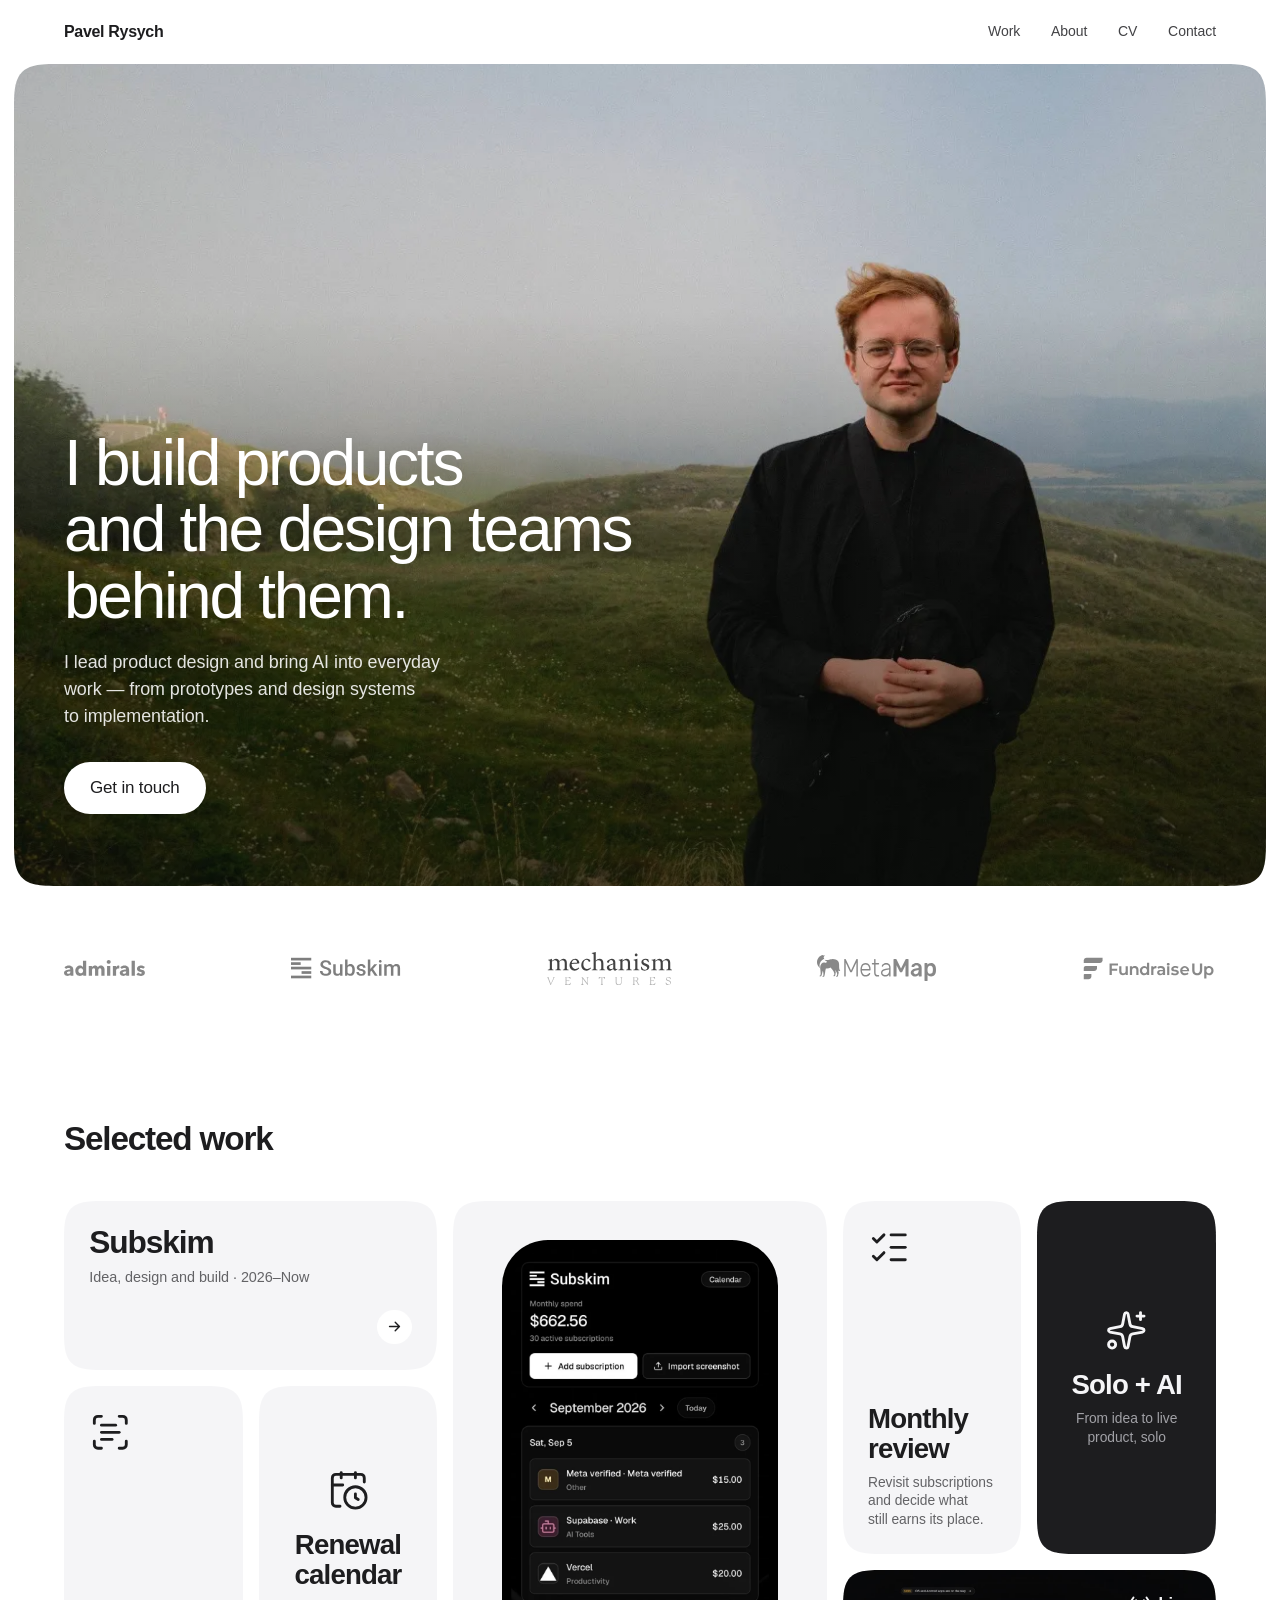
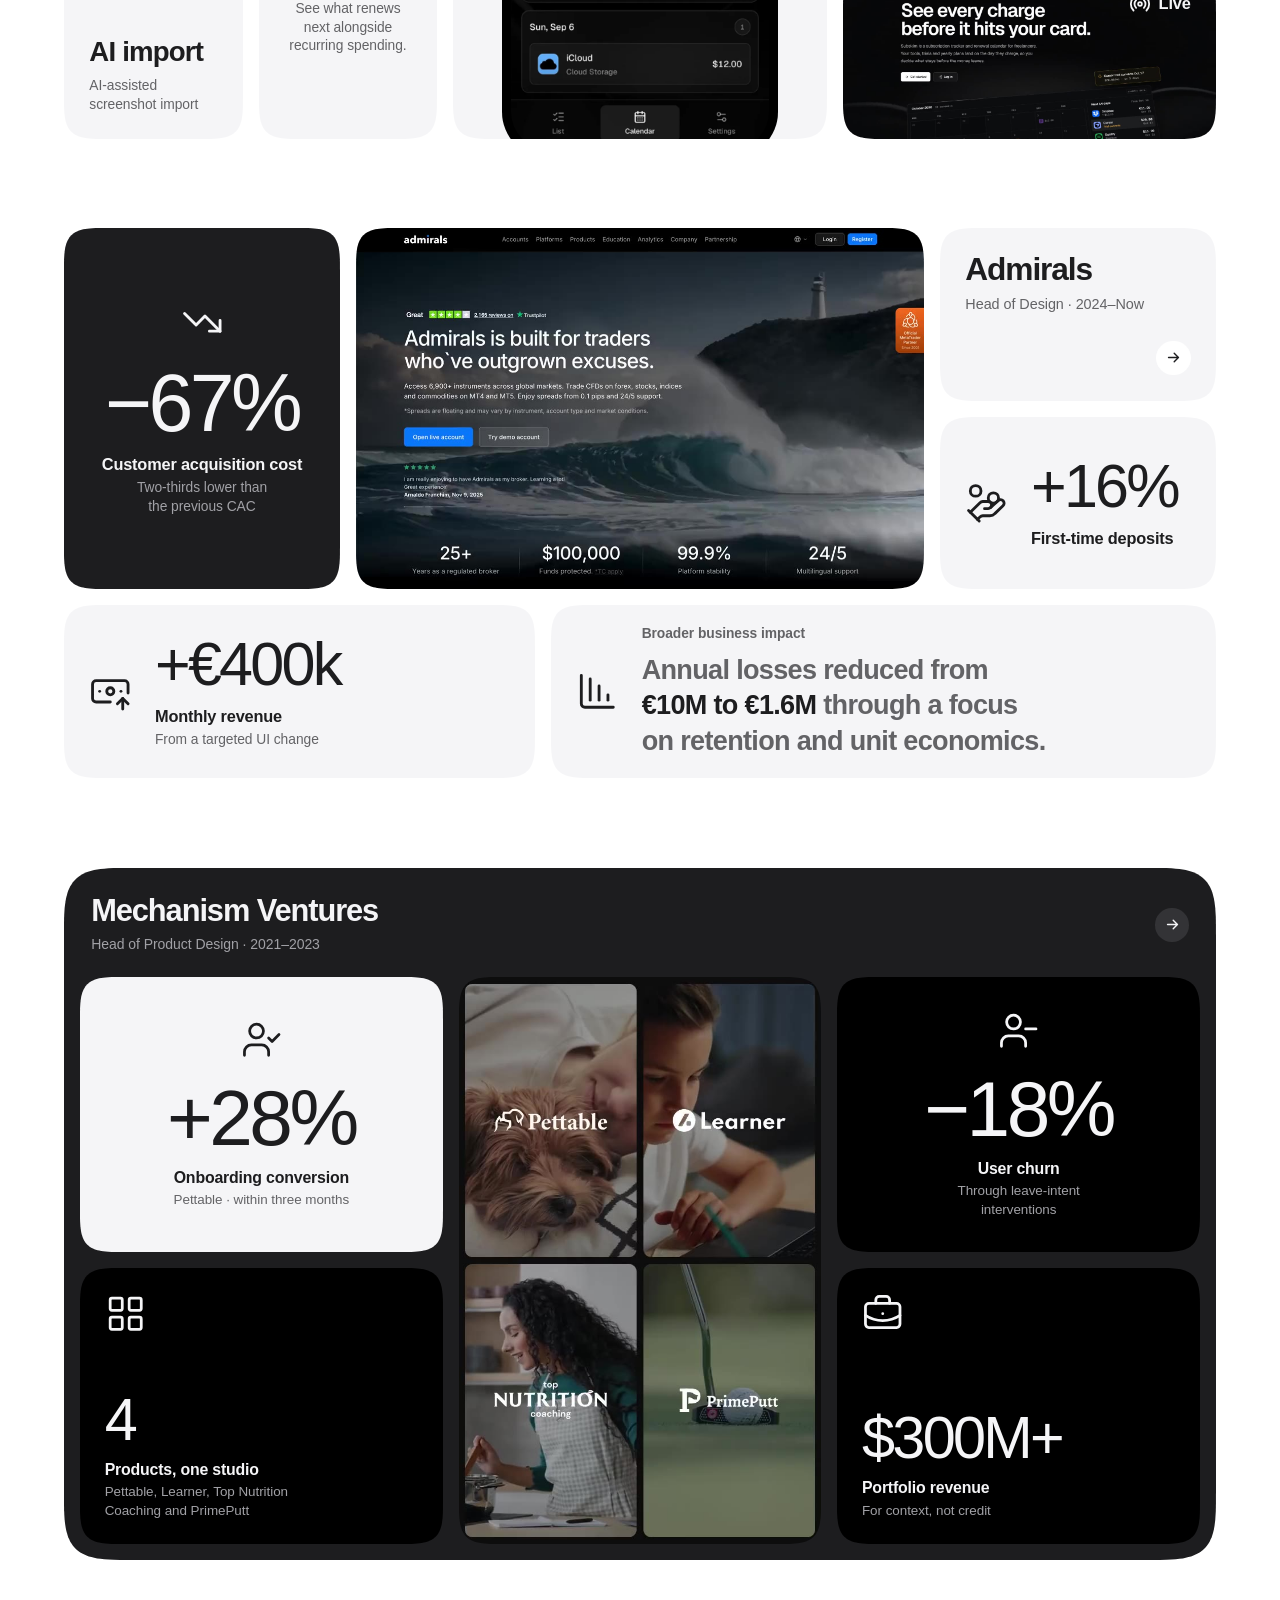
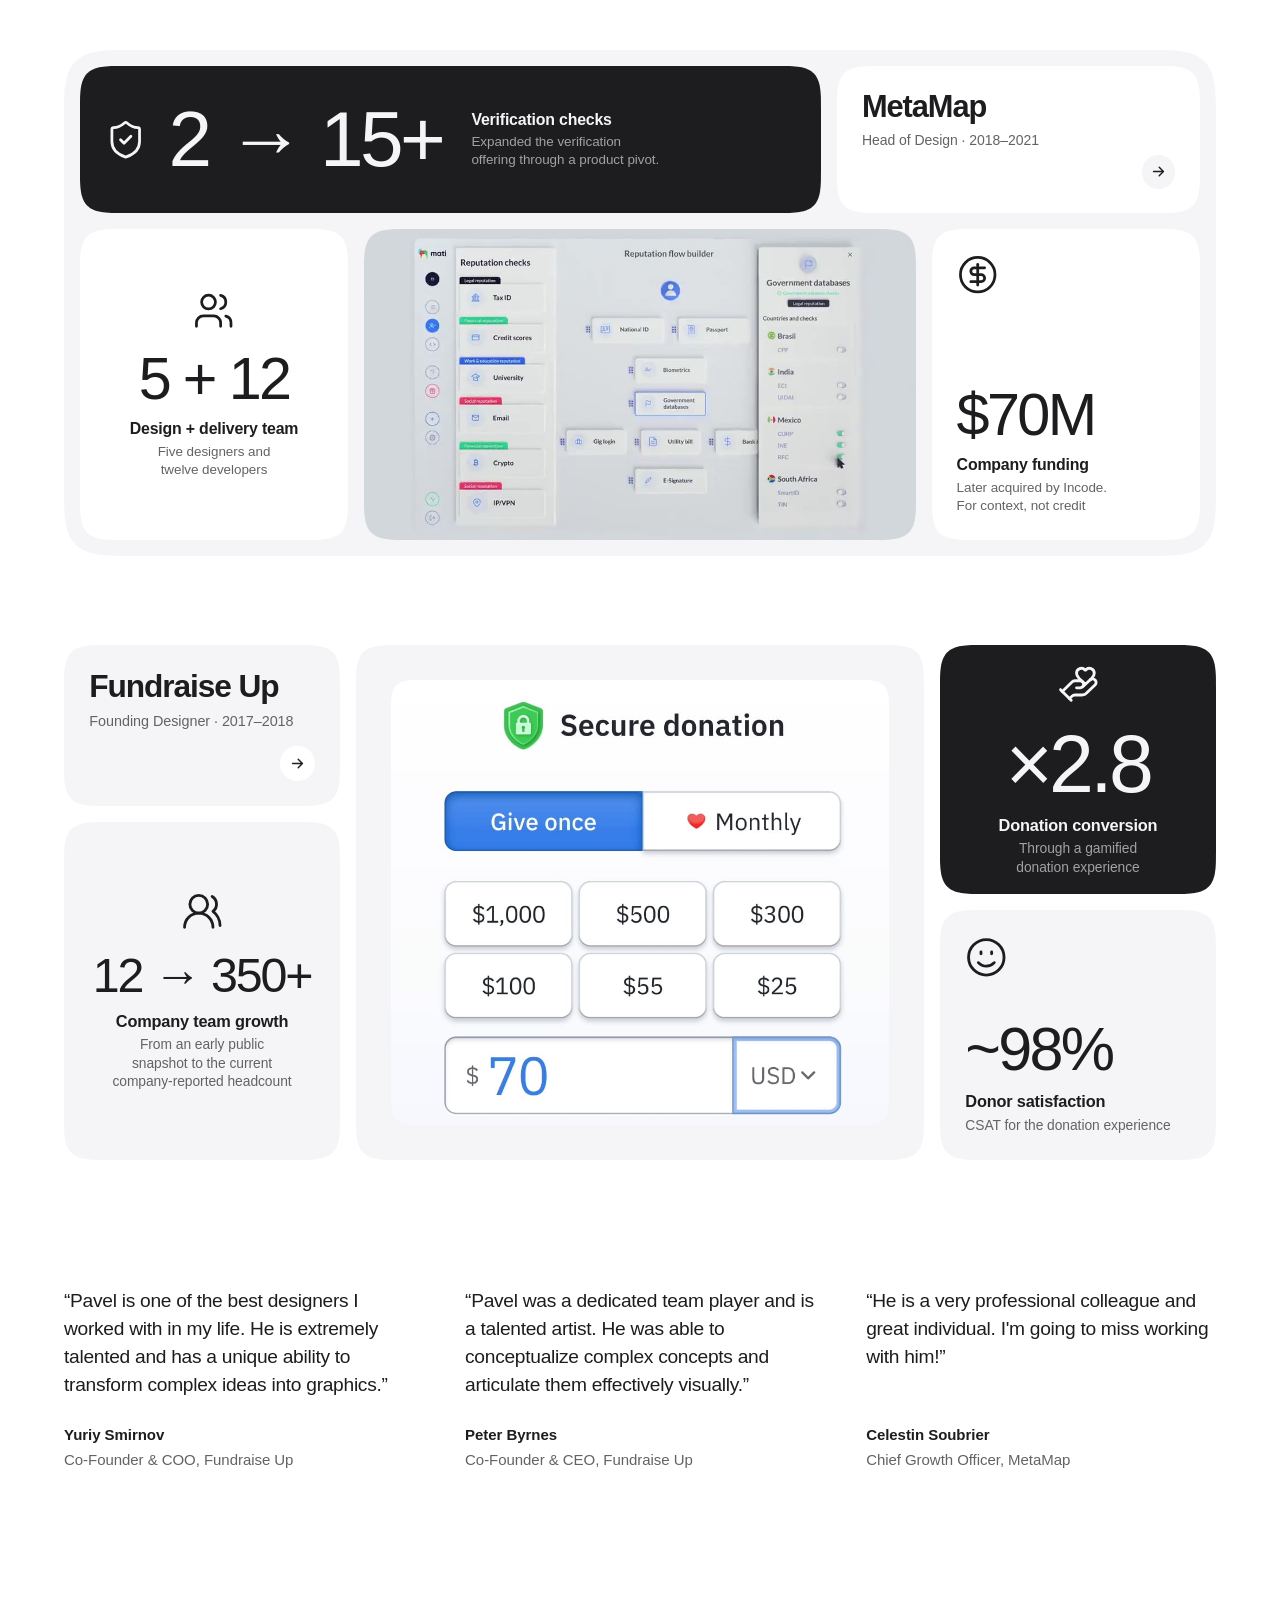
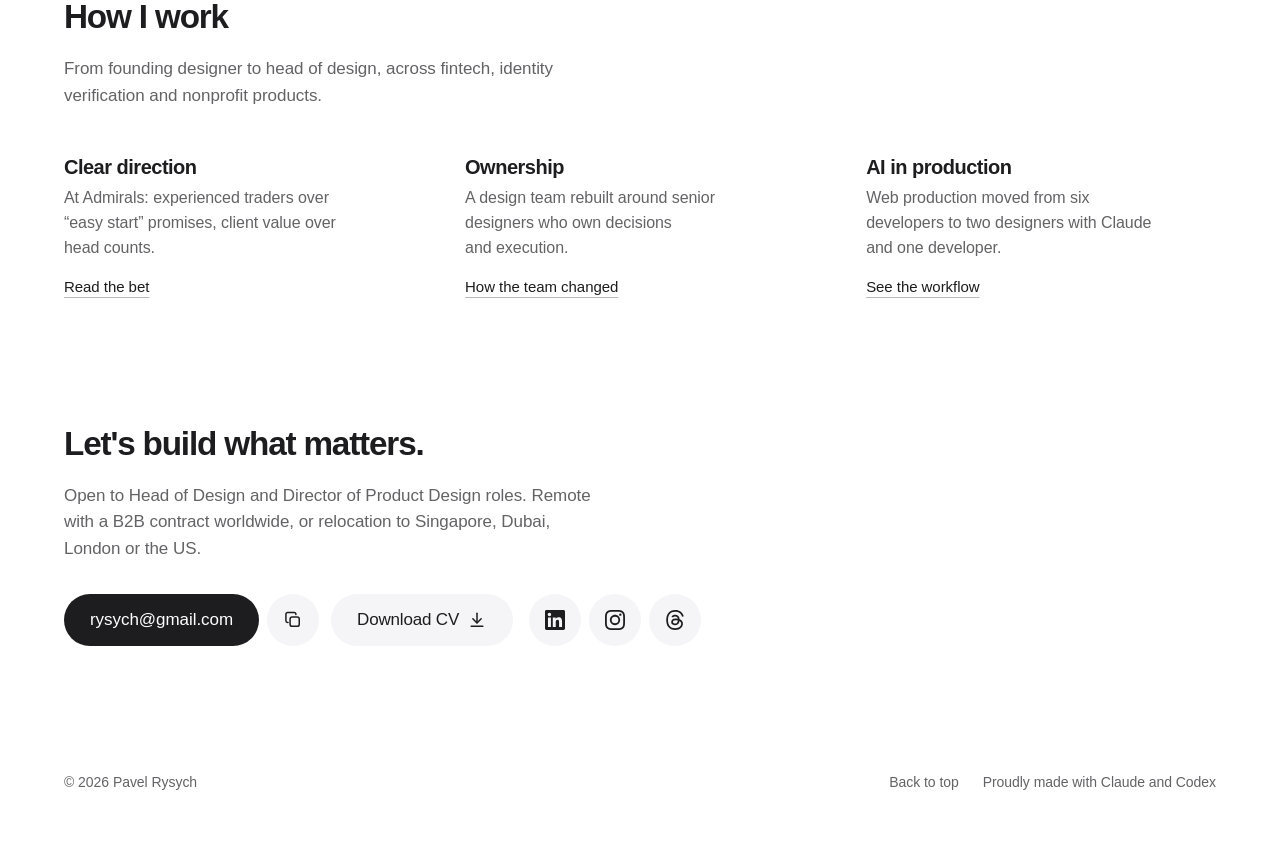
==== index.html @ 6e9d286a "Selected work becomes five Apple-style highlight slides Each project's visual sits in the centre at " ====
<!doctype html>
<html lang="en">
  <head>
    <meta charset="utf-8">
    <meta name="viewport" content="width=device-width, initial-scale=1">
    <meta name="theme-color" content="#ffffff">
    <meta name="author" content="Pavel Rysych">
    <meta name="description" content="Pavel Rysych, Product Design Leader and Head of Design, builds products and the design teams behind them. Admirals: −67% CAC. Fundraise Up: 2.8× conversion.">
    <meta name="robots" content="index, follow, max-image-preview:large">
    <title>Pavel Rysych — Product Design Leader &amp; Head of Design</title>
    <link rel="canonical" href="https://www.rysych.com/">
    <link rel="icon" type="image/png" sizes="32x32" href="/assets/favicon-32.png?v=2">
    <link rel="icon" type="image/png" sizes="192x192" href="/assets/favicon-192.png?v=2">
    <link rel="icon" type="image/svg+xml" sizes="any" href="/assets/favicon.svg?v=2">
    <link rel="apple-touch-icon" sizes="180x180" href="/assets/apple-touch-icon.png?v=2">
    <link rel="manifest" href="/site.webmanifest?v=2">
    <link rel="preload" href="/assets/fonts/geist-variable.woff2?v=1" as="font" type="font/woff2" crossorigin>
    <link rel="preload" as="image" type="image/webp" imagesrcset="/assets/hero-hills-800.webp 800w, /assets/hero-hills-1280.webp 1280w, /assets/hero-hills-2000.webp 2000w" imagesizes="100vw" fetchpriority="high">
    <link rel="stylesheet" href="/home.css?v=75">
    <script src="/site.js?v=19" defer></script>
    <script src="/home.js?v=20" defer></script>
    <meta property="og:type" content="website">
    <meta property="og:locale" content="en_US">
    <meta property="og:site_name" content="Pavel Rysych">
    <meta property="og:title" content="Pavel Rysych — Product Design Leader &amp; Head of Design">
    <meta property="og:description" content="Pavel Rysych, Product Design Leader and Head of Design, builds products and the design teams behind them. Admirals: −67% CAC. Fundraise Up: 2.8× conversion.">
    <meta property="og:url" content="https://www.rysych.com/">
    <meta property="og:image" content="https://www.rysych.com/assets/og/home.jpg?v=2">
    <meta property="og:image:secure_url" content="https://www.rysych.com/assets/og/home.jpg?v=2">
    <meta property="og:image:type" content="image/jpeg">
    <meta property="og:image:width" content="1200">
    <meta property="og:image:height" content="630">
    <meta property="og:image:alt" content="Pavel Rysych, Product Design Leader and Head of Design: I build products and the design teams behind them.">
    <meta name="twitter:card" content="summary_large_image">
    <meta name="twitter:title" content="Pavel Rysych — Product Design Leader &amp; Head of Design">
    <meta name="twitter:description" content="Pavel Rysych, Product Design Leader and Head of Design, builds products and the design teams behind them. Admirals: −67% CAC. Fundraise Up: 2.8× conversion.">
    <meta name="twitter:image" content="https://www.rysych.com/assets/og/home.jpg?v=2">
    <meta name="twitter:image:alt" content="Pavel Rysych, Product Design Leader and Head of Design: I build products and the design teams behind them.">
    <script type="application/ld+json">{"@context":"https://schema.org","@graph":[{"@type":"WebSite","@id":"https://www.rysych.com/#website","url":"https://www.rysych.com/","name":"Pavel Rysych","alternateName":["Rysych","rysych.com"],"description":"Portfolio of Pavel Rysych, Product Design Leader and Head of Design.","inLanguage":"en","publisher":{"@id":"https://www.rysych.com/#person"}},{"@type":"ProfilePage","@id":"https://www.rysych.com/","url":"https://www.rysych.com/","name":"Pavel Rysych — Product Design Leader & Head of Design","description":"Pavel Rysych, Product Design Leader and Head of Design, builds products and the design teams behind them. Admirals: −67% CAC. Fundraise Up: 2.8× conversion.","inLanguage":"en","isPartOf":{"@id":"https://www.rysych.com/#website"},"mainEntity":{"@id":"https://www.rysych.com/#person"},"primaryImageOfPage":{"@id":"https://www.rysych.com/#portrait"},"dateCreated":"2026-05-05T17:44:40+04:00","dateModified":"2026-10-04T23:30:00+04:00"},{"@type":"Person","@id":"https://www.rysych.com/#person","name":"Pavel Rysych","url":"https://www.rysych.com/","jobTitle":"Head of Design","sameAs":["https://www.linkedin.com/in/rysych/","https://www.instagram.com/pavel_rysych/","https://www.threads.com/@pavel_rysych"],"image":{"@id":"https://www.rysych.com/#portrait"},"worksFor":{"@id":"https://www.rysych.com/#org-admirals"},"description":"Product Design Leader and Head of Design. Leads product design, builds design teams and brings AI into everyday product work.","email":"mailto:rysych@gmail.com","knowsAbout":["Product design","Design leadership","Design systems","Prototyping","AI-assisted design and implementation","Product and growth","Customer journeys","Onboarding","Identity verification","Donation experience"]},{"@type":"ImageObject","@id":"https://www.rysych.com/#portrait","url":"https://www.rysych.com/assets/hero-hills-2000.jpg","contentUrl":"https://www.rysych.com/assets/hero-hills-2000.jpg","width":2000,"height":1333,"caption":"Pavel Rysych"},{"@type":"Organization","@id":"https://www.rysych.com/#org-admirals","name":"Admirals","url":"https://admiralmarkets.com/","logo":{"@type":"ImageObject","url":"https://www.rysych.com/assets/admirals-logo-dark.svg"}}]}</script>
  </head>
  <body class="home">
    <a class="skip-link" href="#main">Skip to content</a>

    <header class="site-header site-header--home">
      <a class="wordmark" href="#main" aria-label="Pavel Rysych, Product Design Leader, home">Pavel Rysych</a>
      <nav class="pill-nav" aria-label="Main navigation">
        <a href="#work">Work</a>
        <a href="#about">About</a>
        <a href="/Pavel_Rysych_CV.pdf" target="_blank" rel="noopener">CV</a>
        <a href="#contact">Contact</a>
      </nav>
      <details class="mobile-nav">
        <summary>Menu</summary>
        <nav aria-label="Mobile navigation">
          <a href="#work">Work</a>
          <a href="#about">About</a>
          <a href="/Pavel_Rysych_CV.pdf" target="_blank" rel="noopener">CV</a>
          <a href="#contact">Contact</a>
        </nav>
      </details>
    </header>

    <main id="main">
      <section class="hero" aria-labelledby="hero-title">
        <div class="hero__stage">
          <picture class="hero__media">
            <source type="image/webp" srcset="/assets/hero-hills-800.webp 800w, /assets/hero-hills-1280.webp 1280w, /assets/hero-hills-2000.webp 2000w" sizes="100vw">
            <img src="/assets/hero-hills-2000.jpg" width="2000" height="1333" alt="Pavel Rysych in a black jacket and round glasses, standing on a green hillside in mountain fog" fetchpriority="high" decoding="async">
          </picture>
          <div class="hero__copy">
            <h1 id="hero-title">I build products <span class="hero__line">and the design teams</span> behind them.</h1>
            <p class="hero__intro">I lead product design and bring AI into everyday work — from prototypes and design systems to implementation.</p>
            <div class="hero__actions">
              <a class="pill pill--glow pill--large" href="#contact">Get in touch</a>
            </div>
          </div>
        </div>

        <nav class="page-width companies" aria-label="Companies and products I have designed for">
          <div class="companies__track">
            <ul>
              <li><a href="/work/admirals/"><img src="/assets/admirals-logo-dark.svg" alt="Admirals" width="116" height="23" style="--s:.62"></a></li>
              <li><a href="/work/subskim/"><img src="/assets/subskim-logo-black.svg" alt="Subskim" width="126" height="28" style="--s:.95"></a></li>
              <li><a href="/work/mechanism/" style="--o:.8"><img src="/assets/mechanism-logo-dark.svg" alt="Mechanism Ventures" width="125" height="34" style="--s:1.3"></a></li>
              <li><a href="/work/metamap/"><img src="/assets/metamap-logo-dark.svg" alt="MetaMap" width="1352" height="295" style="--s:1"></a></li>
              <li><a href="/work/fundraise-up/"><img src="/assets/fundraise-up-logo-dark.svg" alt="Fundraise Up" width="152" height="28" style="--s:.95"></a></li>
            </ul>
            <ul class="companies__echo" aria-hidden="true">
              <li><a tabindex="-1" href="/work/admirals/"><img src="/assets/admirals-logo-dark.svg" alt="" width="116" height="23" style="--s:.62"></a></li>
              <li><a tabindex="-1" href="/work/subskim/"><img src="/assets/subskim-logo-black.svg" alt="" width="126" height="28" style="--s:.95"></a></li>
              <li><a tabindex="-1" href="/work/mechanism/" style="--o:.8"><img src="/assets/mechanism-logo-dark.svg" alt="" width="125" height="34" style="--s:1.3"></a></li>
              <li><a tabindex="-1" href="/work/metamap/"><img src="/assets/metamap-logo-dark.svg" alt="" width="1352" height="295" style="--s:1"></a></li>
              <li><a tabindex="-1" href="/work/fundraise-up/"><img src="/assets/fundraise-up-logo-dark.svg" alt="" width="152" height="28" style="--s:.95"></a></li>
            </ul>
          </div>
        </nav>
      </section>

      <section class="work" id="work" aria-labelledby="work-title">
        <div class="page-width">
          <h2 class="section-title" id="work-title">Selected work</h2>
          <div class="hl-projects">

            <!-- 1 · Subskim -->
            <article class="hl hl--subskim" aria-labelledby="hl-subskim">
              <div class="hl-grid">
                <a class="tile hl-tile hl-id hl-a-id" href="/work/subskim/">
                  <span><h3 class="hl-id__name" id="hl-subskim">Subskim</h3><span class="hl-id__role">Idea, design and build&nbsp;· <span class="nowrap">2026–Now</span></span></span>
                  <span class="hl-go" aria-hidden="true"><svg viewBox="0 0 24 24" fill="none" stroke="currentColor" stroke-width="2" stroke-linecap="round" stroke-linejoin="round" focusable="false"><path d="M5 12h14M13 6l6 6-6 6"/></svg></span>
                </a>
                <a class="tile hl-tile hl-hero hl-hero--phone hl-a-hero" href="/work/subskim/" tabindex="-1" aria-hidden="true">
                  <span class="hl-phone"><picture><source type="image/webp" srcset="/assets/subskim-mobile-720.webp"><img src="/assets/subskim-mobile.jpg" width="1033" height="2000" alt="" loading="lazy" decoding="async"></picture></span>
                </a>
                <a class="tile hl-tile hl-corner hl-a-imp" href="/work/subskim/#import">
                  <svg class="hl-ico" viewBox="0 0 24 24" fill="none" stroke="currentColor" stroke-width="1.75" stroke-linecap="round" stroke-linejoin="round" aria-hidden="true" focusable="false"><path d="M3 7V5a2 2 0 0 1 2-2h2"/><path d="M17 3h2a2 2 0 0 1 2 2v2"/><path d="M21 17v2a2 2 0 0 1-2 2h-2"/><path d="M7 21H5a2 2 0 0 1-2-2v-2"/><path d="M7 8h8"/><path d="M7 12h10"/><path d="M7 16h6"/></svg>
                  <span class="hl-txt"><span class="hl-word">AI import</span><span class="hl-note">AI-assisted screenshot import</span></span>
                  <span class="visually-hidden"> · Subskim</span>
                </a>
                <a class="tile hl-tile hl-stat hl-a-cal" href="/work/subskim/">
                  <svg class="hl-ico" viewBox="0 0 24 24" fill="none" stroke="currentColor" stroke-width="1.75" stroke-linecap="round" stroke-linejoin="round" aria-hidden="true" focusable="false"><path d="M16 14v2.2l1.6 1"/><path d="M16 2v3"/><path d="M21 7.338V5a2 2 0 00-2-2H5a2 2 0 00-2 2v14a2 2 0 002 2h2.338"/><path d="M3 9h5.859"/><path d="M8 2v3"/><circle cx="16" cy="16" r="6"/></svg>
                  <span class="hl-txt"><span class="hl-word">Renewal calendar</span><span class="hl-note">See what renews next alongside recurring spending.</span></span>
                  <span class="visually-hidden"> · Subskim</span>
                </a>
                <a class="tile hl-tile hl-corner hl-a-rvw" href="/work/subskim/">
                  <svg class="hl-ico" viewBox="0 0 24 24" fill="none" stroke="currentColor" stroke-width="1.75" stroke-linecap="round" stroke-linejoin="round" aria-hidden="true" focusable="false"><path d="M13 5h8"/><path d="M13 12h8"/><path d="M13 19h8"/><path d="m3 17 2 2 4-4"/><path d="m3 7 2 2 4-4"/></svg>
                  <span class="hl-txt"><span class="hl-word">Monthly review</span><span class="hl-note">Revisit subscriptions and decide what still earns its place.</span></span>
                  <span class="visually-hidden"> · Subskim</span>
                </a>
                <a class="tile hl-tile hl-stat hl-dark hl-a-solo" href="/work/subskim/">
                  <svg class="hl-ico" viewBox="0 0 24 24" fill="none" stroke="currentColor" stroke-width="1.75" stroke-linecap="round" stroke-linejoin="round" aria-hidden="true" focusable="false"><path d="M11.017 2.814a1 1 0 0 1 1.966 0l1.051 5.558a2 2 0 0 0 1.594 1.594l5.558 1.051a1 1 0 0 1 0 1.966l-5.558 1.051a2 2 0 0 0-1.594 1.594l-1.051 5.558a1 1 0 0 1-1.966 0l-1.051-5.558a2 2 0 0 0-1.594-1.594l-5.558-1.051a1 1 0 0 1 0-1.966l5.558-1.051a2 2 0 0 0 1.594-1.594z"/><path d="M20 2v4"/><path d="M22 4h-4"/><circle cx="4" cy="20" r="2"/></svg>
                  <span class="hl-txt"><span class="hl-word">Solo + AI</span><span class="hl-note">From idea to live product, solo</span></span>
                  <span class="visually-hidden"> · Subskim</span>
                </a>
                <a class="tile hl-tile hl-live hl-a-live" href="/work/subskim/">
                  <span class="hl-live__tag"><svg class="hl-ico" viewBox="0 0 24 24" fill="none" stroke="currentColor" stroke-width="1.75" stroke-linecap="round" stroke-linejoin="round" aria-hidden="true" focusable="false"><path d="M16.247 7.761a6 6 0 0 1 0 8.478"/><path d="M19.075 4.933a10 10 0 0 1 0 14.134"/><path d="M4.925 19.067a10 10 0 0 1 0-14.134"/><path d="M7.753 16.239a6 6 0 0 1 0-8.478"/><circle cx="12" cy="12" r="2"/></svg>Live</span>
                  <span class="hl-media"><video data-case-autoplay data-case-lazy data-quiet muted loop playsinline disablepictureinpicture disableremoteplayback preload="none" data-poster="/assets/card-subskim-poster.jpg" width="1280" height="640" style="--pos:50% 0" aria-hidden="true"><source data-src="/assets/card-subskim.mp4" type="video/mp4"></video></span>
                  <span class="visually-hidden">Subskim is live</span>
                </a>
              </div>
            </article>

            <!-- 2 · Admirals -->
            <article class="hl hl--admirals" aria-labelledby="hl-admirals">
              <div class="hl-grid">
                <a class="tile hl-tile hl-id hl-a-id" href="/work/admirals/">
                  <span><h3 class="hl-id__name" id="hl-admirals">Admirals</h3><span class="hl-id__role">Head of Design&nbsp;· <span class="nowrap">2024–Now</span></span></span>
                  <span class="hl-go" aria-hidden="true"><svg viewBox="0 0 24 24" fill="none" stroke="currentColor" stroke-width="2" stroke-linecap="round" stroke-linejoin="round" focusable="false"><path d="M5 12h14M13 6l6 6-6 6"/></svg></span>
                </a>
                <a class="tile hl-tile hl-hero hl-a-hero" href="/work/admirals/" tabindex="-1" aria-hidden="true">
                  <span class="hl-media"><video data-case-autoplay data-case-lazy data-quiet muted loop playsinline disablepictureinpicture disableremoteplayback preload="none" data-poster="/assets/card-admirals-poster.jpg" width="1120" height="712" style="--pos:0 30%" aria-hidden="true"><source data-src="/assets/card-admirals.mp4" type="video/mp4"></video></span>
                </a>
                <a class="tile hl-tile hl-stat hl-dark hl-a-cac" href="/work/admirals/">
                  <svg class="hl-ico" viewBox="0 0 24 24" fill="none" stroke="currentColor" stroke-width="1.75" stroke-linecap="round" stroke-linejoin="round" aria-hidden="true" focusable="false"><path d="M16 17h6v-6"/><path d="m22 17-8.5-8.5-5 5L2 7"/></svg>
                  <span class="hl-txt"><span class="hl-num hl-num--xl">−67%</span><span class="hl-lbl">Customer acquisition cost</span><span class="hl-note">Two-thirds lower than the previous CAC</span></span>
                  <span class="visually-hidden"> · Admirals</span>
                </a>
                <a class="tile hl-tile hl-row hl-a-rev" href="/work/admirals/">
                  <svg class="hl-ico" viewBox="0 0 24 24" fill="none" stroke="currentColor" stroke-width="1.75" stroke-linecap="round" stroke-linejoin="round" aria-hidden="true" focusable="false"><path d="M12 18H4a2 2 0 0 1-2-2V8a2 2 0 0 1 2-2h16a2 2 0 0 1 2 2v5"/><path d="M18 12h.01"/><path d="M19 22v-6"/><path d="m22 19-3-3-3 3"/><path d="M6 12h.01"/><circle cx="12" cy="12" r="2"/></svg>
                  <span class="hl-txt"><span class="hl-num">+€400k</span><span class="hl-lbl">Monthly revenue</span><span class="hl-note">From a targeted UI change</span></span>
                  <span class="visually-hidden"> · Admirals</span>
                </a>
                <a class="tile hl-tile hl-row hl-a-ftd" href="/work/admirals/">
                  <svg class="hl-ico" viewBox="0 0 24 24" fill="none" stroke="currentColor" stroke-width="1.75" stroke-linecap="round" stroke-linejoin="round" aria-hidden="true" focusable="false"><path d="M11 15h2a2 2 0 1 0 0-4h-3c-.6 0-1.1.2-1.4.6L3 17"/><path d="m7 21 1.6-1.4c.3-.4.8-.6 1.4-.6h4c1.1 0 2.1-.4 2.8-1.2l4.6-4.4a2 2 0 0 0-2.75-2.91l-4.2 3.9"/><path d="m2 16 6 6"/><circle cx="16" cy="9" r="2.9"/><circle cx="6" cy="5" r="3"/></svg>
                  <span class="hl-txt"><span class="hl-num">+16%</span><span class="hl-lbl">First-time deposits</span></span>
                  <span class="visually-hidden"> · Admirals</span>
                </a>
                <a class="tile hl-tile hl-row hl-wide-m hl-a-loss" href="/work/admirals/">
                  <svg class="hl-ico" viewBox="0 0 24 24" fill="none" stroke="currentColor" stroke-width="1.75" stroke-linecap="round" stroke-linejoin="round" aria-hidden="true" focusable="false"><path d="M13 17V9"/><path d="M18 17v-3"/><path d="M3 3v16a2 2 0 0 0 2 2h16"/><path d="M8 17V5"/></svg>
                  <span class="hl-txt"><span class="hl-eyebrow">Broader business impact</span><span class="hl-say">Annual losses reduced from <b>€10M to €1.6M</b> through a focus on retention and unit economics.</span></span>
                  <span class="visually-hidden"> · Admirals</span>
                </a>
              </div>
            </article>

            <!-- 3 · Mechanism Ventures -->
            <article class="hl hl--mechanism hl-panel hl-panel--dark" aria-labelledby="hl-mechanism">
              <a class="hl-head" href="/work/mechanism/">
                <span><h3 class="hl-id__name" id="hl-mechanism">Mechanism Ventures</h3><span class="hl-id__role">Head of Product Design&nbsp;· <span class="nowrap">2021–2023</span></span></span>
                <span class="hl-go" aria-hidden="true"><svg viewBox="0 0 24 24" fill="none" stroke="currentColor" stroke-width="2" stroke-linecap="round" stroke-linejoin="round" focusable="false"><path d="M5 12h14M13 6l6 6-6 6"/></svg></span>
              </a>
              <div class="hl-grid">
                <a class="tile hl-tile hl-hero hl-a-hero" href="/work/mechanism/" tabindex="-1" aria-hidden="true">
                  <span class="hl-media"><video data-case-autoplay data-case-lazy data-quiet muted loop playsinline disablepictureinpicture disableremoteplayback preload="none" data-poster="/assets/tile-mechanism-poster.jpg" width="640" height="1000" style="--pos:50% 50%" aria-hidden="true"><source data-src="/assets/tile-mechanism.mp4" type="video/mp4"></video></span>
                </a>
                <a class="tile hl-tile hl-stat hl-light hl-a-onb" href="/work/mechanism/">
                  <svg class="hl-ico" viewBox="0 0 24 24" fill="none" stroke="currentColor" stroke-width="1.75" stroke-linecap="round" stroke-linejoin="round" aria-hidden="true" focusable="false"><path d="m16 11 2 2 4-4"/><path d="M16 21v-2a4 4 0 0 0-4-4H6a4 4 0 0 0-4 4v2"/><circle cx="9" cy="7" r="4"/></svg>
                  <span class="hl-txt"><span class="hl-num hl-num--xl">+28%</span><span class="hl-lbl">Onboarding conversion</span><span class="hl-note">Pettable · within three months</span></span>
                  <span class="visually-hidden"> · Mechanism Ventures</span>
                </a>
                <a class="tile hl-tile hl-stat hl-a-churn" href="/work/mechanism/">
                  <svg class="hl-ico" viewBox="0 0 24 24" fill="none" stroke="currentColor" stroke-width="1.75" stroke-linecap="round" stroke-linejoin="round" aria-hidden="true" focusable="false"><path d="M16 21v-2a4 4 0 0 0-4-4H6a4 4 0 0 0-4 4v2"/><circle cx="9" cy="7" r="4"/><line x1="22" x2="16" y1="11" y2="11"/></svg>
                  <span class="hl-txt"><span class="hl-num hl-num--xl">−18%</span><span class="hl-lbl">User churn</span><span class="hl-note">Through <span class="nowrap">leave-intent</span> interventions</span></span>
                  <span class="visually-hidden"> · Mechanism Ventures</span>
                </a>
                <a class="tile hl-tile hl-corner hl-a-vent" href="/work/mechanism/">
                  <svg class="hl-ico" viewBox="0 0 24 24" fill="none" stroke="currentColor" stroke-width="1.75" stroke-linecap="round" stroke-linejoin="round" aria-hidden="true" focusable="false"><rect width="7" height="7" x="3" y="3" rx="1"/><rect width="7" height="7" x="14" y="3" rx="1"/><rect width="7" height="7" x="14" y="14" rx="1"/><rect width="7" height="7" x="3" y="14" rx="1"/></svg>
                  <span class="hl-txt"><span class="hl-num">4</span><span class="hl-lbl">Products, one studio</span><span class="hl-note">Pettable, Learner, Top Nutrition Coaching and PrimePutt</span></span>
                  <span class="visually-hidden"> · Mechanism Ventures</span>
                </a>
                <a class="tile hl-tile hl-corner hl-a-port" href="/work/mechanism/">
                  <svg class="hl-ico" viewBox="0 0 24 24" fill="none" stroke="currentColor" stroke-width="1.75" stroke-linecap="round" stroke-linejoin="round" aria-hidden="true" focusable="false"><path d="M12 12h.01"/><path d="M16 6V4a2 2 0 0 0-2-2h-4a2 2 0 0 0-2 2v2"/><path d="M22 13a18.15 18.15 0 0 1-20 0"/><rect width="20" height="14" x="2" y="6" rx="2"/></svg>
                  <span class="hl-txt"><span class="hl-num">$300M+</span><span class="hl-lbl">Portfolio revenue</span><span class="hl-note">For context, <span class="nowrap">not credit</span></span></span>
                  <span class="visually-hidden"> · Mechanism Ventures</span>
                </a>
              </div>
            </article>

            <!-- 4 · MetaMap -->
            <article class="hl hl--metamap hl-panel hl-panel--grey" aria-labelledby="hl-metamap">
              <div class="hl-grid">
                <a class="tile hl-tile hl-id hl-a-id" href="/work/metamap/">
                  <span><h3 class="hl-id__name" id="hl-metamap">MetaMap</h3><span class="hl-id__role">Head of Design&nbsp;· <span class="nowrap">2018–2021</span></span></span>
                  <span class="hl-go" aria-hidden="true"><svg viewBox="0 0 24 24" fill="none" stroke="currentColor" stroke-width="2" stroke-linecap="round" stroke-linejoin="round" focusable="false"><path d="M5 12h14M13 6l6 6-6 6"/></svg></span>
                </a>
                <a class="tile hl-tile hl-hero hl-a-hero" href="/work/metamap/" tabindex="-1" aria-hidden="true">
                  <span class="hl-media"><video data-case-autoplay data-case-lazy data-quiet muted loop playsinline disablepictureinpicture disableremoteplayback preload="none" data-poster="/assets/card-metamap-poster.jpg?v=2" width="960" height="540" style="--pos:50% 50%" aria-hidden="true"><source data-src="/assets/card-metamap.mp4?v=2" type="video/mp4"></video></span>
                </a>
                <a class="tile hl-tile hl-row hl-row--banner hl-dark hl-wide-m hl-a-chk" href="/work/metamap/">
                  <svg class="hl-ico" viewBox="0 0 24 24" fill="none" stroke="currentColor" stroke-width="1.75" stroke-linecap="round" stroke-linejoin="round" aria-hidden="true" focusable="false"><path d="M20 13c0 5-3.5 7.5-7.66 8.95a1 1 0 0 1-.67-.01C7.5 20.5 4 18 4 13V6a1 1 0 0 1 1-1c2 0 4.5-1.2 6.24-2.72a1.17 1.17 0 0 1 1.52 0C14.51 3.81 17 5 19 5a1 1 0 0 1 1 1z"/><path d="m9 12 2 2 4-4"/></svg>
                  <span class="hl-txt"><span class="hl-num hl-num--xl" role="img" aria-label="From 2 to 15 or more">2 → 15+</span><span class="hl-cap"><span class="hl-lbl">Verification checks</span><span class="hl-note">Expanded the verification offering through a product pivot.</span></span></span>
                  <span class="visually-hidden"> · MetaMap</span>
                </a>
                <a class="tile hl-tile hl-stat hl-a-team" href="/work/metamap/">
                  <svg class="hl-ico" viewBox="0 0 24 24" fill="none" stroke="currentColor" stroke-width="1.75" stroke-linecap="round" stroke-linejoin="round" aria-hidden="true" focusable="false"><path d="M16 21v-2a4 4 0 0 0-4-4H6a4 4 0 0 0-4 4v2"/><path d="M16 3.128a4 4 0 0 1 0 7.744"/><path d="M22 21v-2a4 4 0 0 0-3-3.87"/><circle cx="9" cy="7" r="4"/></svg>
                  <span class="hl-txt"><span class="hl-num">5 + 12</span><span class="hl-lbl">Design + delivery team</span><span class="hl-note">Five designers and twelve developers</span></span>
                  <span class="visually-hidden"> · MetaMap</span>
                </a>
                <a class="tile hl-tile hl-corner hl-a-fund" href="/work/metamap/">
                  <svg class="hl-ico" viewBox="0 0 24 24" fill="none" stroke="currentColor" stroke-width="1.75" stroke-linecap="round" stroke-linejoin="round" aria-hidden="true" focusable="false"><circle cx="12" cy="12" r="10"/><path d="M16 8h-6a2 2 0 1 0 0 4h4a2 2 0 1 1 0 4H8"/><path d="M12 18V6"/></svg>
                  <span class="hl-txt"><span class="hl-num">$70M</span><span class="hl-lbl">Company funding</span><span class="hl-note">Later acquired by Incode.<br>For context, <span class="nowrap">not credit</span></span></span>
                  <span class="visually-hidden"> · MetaMap</span>
                </a>
              </div>
            </article>

            <!-- 5 · Fundraise Up -->
            <article class="hl hl--fundraise-up" aria-labelledby="hl-fundraise-up">
              <div class="hl-grid">
                <a class="tile hl-tile hl-id hl-a-id" href="/work/fundraise-up/">
                  <span><h3 class="hl-id__name" id="hl-fundraise-up">Fundraise Up</h3><span class="hl-id__role">Founding Designer&nbsp;· <span class="nowrap">2017–2018</span></span></span>
                  <span class="hl-go" aria-hidden="true"><svg viewBox="0 0 24 24" fill="none" stroke="currentColor" stroke-width="2" stroke-linecap="round" stroke-linejoin="round" focusable="false"><path d="M5 12h14M13 6l6 6-6 6"/></svg></span>
                </a>
                <a class="tile hl-tile hl-hero hl-a-hero" href="/work/fundraise-up/" tabindex="-1" aria-hidden="true">
                  <span class="hl-inset"><video data-case-autoplay data-case-lazy data-quiet muted loop playsinline disablepictureinpicture disableremoteplayback preload="none" data-poster="/assets/fundraise-up-gamification-monthly-poster.jpg" width="930" height="830" aria-hidden="true"><source data-src="/assets/fundraise-up-gamification-monthly.mp4" type="video/mp4"></video></span>
                </a>
                <a class="tile hl-tile hl-stat hl-dark hl-a-conv" href="/work/fundraise-up/">
                  <svg class="hl-ico" viewBox="0 0 24 24" fill="none" stroke="currentColor" stroke-width="1.75" stroke-linecap="round" stroke-linejoin="round" aria-hidden="true" focusable="false"><path d="M11 14h2a2 2 0 0 0 0-4h-3c-.6 0-1.1.2-1.4.6L3 16"/><path d="m14.45 13.39 5.05-4.694C20.196 8 21 6.85 21 5.75a2.75 2.75 0 0 0-4.797-1.837.276.276 0 0 1-.406 0A2.75 2.75 0 0 0 11 5.75c0 1.2.802 2.248 1.5 2.946L16 11.95"/><path d="m2 15 6 6"/><path d="m7 20 1.6-1.4c.3-.4.8-.6 1.4-.6h4c1.1 0 2.1-.4 2.8-1.2l4.6-4.4a1 1 0 0 0-2.75-2.91"/></svg>
                  <span class="hl-txt"><span class="hl-num hl-num--xl">×2.8</span><span class="hl-lbl">Donation conversion</span><span class="hl-note">Through a gamified donation experience</span></span>
                  <span class="visually-hidden"> · Fundraise Up</span>
                </a>
                <a class="tile hl-tile hl-corner hl-a-csat" href="/work/fundraise-up/">
                  <svg class="hl-ico" viewBox="0 0 24 24" fill="none" stroke="currentColor" stroke-width="1.75" stroke-linecap="round" stroke-linejoin="round" aria-hidden="true" focusable="false"><path d="M15 10V9"/><path d="M16.472 15a6 6 0 01-8.943 0"/><path d="M9 10V9"/><circle cx="12" cy="12" r="10"/></svg>
                  <span class="hl-txt"><span class="hl-num" role="img" aria-label="Around 98%">~98%</span><span class="hl-lbl">Donor satisfaction</span><span class="hl-note">CSAT for the donation experience</span></span>
                  <span class="visually-hidden"> · Fundraise Up</span>
                </a>
                <a class="tile hl-tile hl-stat hl-a-grow" href="/work/fundraise-up/">
                  <svg class="hl-ico" viewBox="0 0 24 24" fill="none" stroke="currentColor" stroke-width="1.75" stroke-linecap="round" stroke-linejoin="round" aria-hidden="true" focusable="false"><path d="M18 21a8 8 0 0 0-16 0"/><circle cx="10" cy="8" r="5"/><path d="M22 20c0-3.37-2-6.5-4-8a5 5 0 0 0-.45-8.3"/></svg>
                  <span class="hl-txt"><span class="hl-num hl-num--long" role="img" aria-label="From 12 to 350 or more">12 → 350+</span><span class="hl-lbl">Company team growth</span><span class="hl-note">From an early public snapshot to the current <span class="nowrap">company-reported</span> headcount</span></span>
                  <span class="visually-hidden"> · Fundraise Up</span>
                </a>
              </div>
            </article>

          </div>
        </div>
      </section>

      <section class="quotes" id="recommendations" aria-labelledby="quotes-title">
        <div class="page-width">
          <h2 class="visually-hidden" id="quotes-title">What colleagues say</h2>
          <div class="quote-carousel" data-carousel aria-roledescription="carousel" aria-labelledby="quotes-title">
            <div class="quote-carousel__track" data-carousel-track aria-live="off">
              <figure class="quote" role="group" aria-roledescription="slide" aria-label="1 of 3">
                <blockquote><p>“Pavel is one of the best designers I worked with in my life. He is extremely talented and has a unique ability to transform complex ideas into graphics.”</p></blockquote>
                <figcaption>Yuriy Smirnov<span>Co-Founder &amp; COO, Fundraise Up</span></figcaption>
              </figure>
              <figure class="quote" role="group" aria-roledescription="slide" aria-label="2 of 3">
                <blockquote><p>“Pavel was a dedicated team player and is a talented artist. He was able to conceptualize complex concepts and articulate them effectively visually.”</p></blockquote>
                <figcaption>Peter Byrnes<span>Co-Founder &amp; CEO, Fundraise Up</span></figcaption>
              </figure>
              <figure class="quote" role="group" aria-roledescription="slide" aria-label="3 of 3">
                <blockquote><p>“He is a very professional colleague and great individual. I'm going to miss working with him!”</p></blockquote>
                <figcaption>Celestin Soubrier<span>Chief Growth Officer, MetaMap</span></figcaption>
              </figure>
            </div>
            <div class="quote-carousel__controls" hidden>
              <button type="button" class="quote-carousel__arrow" data-carousel-prev aria-label="Previous quote"><svg viewBox="0 0 24 24" width="20" height="20" fill="none" stroke="currentColor" stroke-width="1.8" stroke-linecap="round" stroke-linejoin="round" aria-hidden="true" focusable="false"><path d="M19 12H5M11 6l-6 6 6 6"/></svg></button>
              <div class="quote-carousel__dots" data-carousel-dots role="group" aria-label="Choose a quote"></div>
              <button type="button" class="quote-carousel__arrow" data-carousel-next aria-label="Next quote"><svg viewBox="0 0 24 24" width="20" height="20" fill="none" stroke="currentColor" stroke-width="1.8" stroke-linecap="round" stroke-linejoin="round" aria-hidden="true" focusable="false"><path d="M5 12h14M13 6l6 6-6 6"/></svg></button>
            </div>
          </div>
        </div>
      </section>

      <section class="how" id="about" aria-labelledby="about-title">
        <div class="page-width">
          <h2 class="section-title" id="about-title">How I work</h2>
          <p class="how__lede">From founding designer to head of design, across fintech, identity verification and nonprofit products.</p>
          <ul class="how__grid">
            <li>
              <h3>Clear direction</h3>
              <p>At Admirals: experienced traders over “easy start” promises, client value over head counts.</p>
              <a class="link-secondary" href="/work/admirals/#admirals-strategy">Read the bet</a>
            </li>
            <li>
              <h3>Ownership</h3>
              <p>A design team rebuilt around senior designers who own decisions and execution.</p>
              <a class="link-secondary" href="/work/admirals/#admirals-team">How the team changed</a>
            </li>
            <li>
              <h3>AI in production</h3>
              <p>Web production moved from six developers to two designers with Claude and one developer.</p>
              <a class="link-secondary" href="/work/admirals/#admirals-workflow">See the workflow</a>
            </li>
          </ul>
        </div>
      </section>

      <section class="contact" id="contact" aria-labelledby="contact-title">
        <div class="page-width">
          <h2 class="section-title" id="contact-title">Let's build what matters.</h2>
          <p class="contact__lede">Open to Head of Design and Director of Product Design roles. Remote with a B2B contract worldwide, or relocation to Singapore, Dubai, London or the US.</p>

          <div class="contact__actions">
            <div class="email-pill">
              <a class="email-pill__address" href="mailto:rysych@gmail.com">rysych@gmail.com</a>
              <button class="email-pill__copy" type="button" data-copy="rysych@gmail.com" aria-label="Copy email address" title="Copy email address" hidden>
                <svg class="icon-copy" viewBox="0 0 24 24" width="20" height="20" fill="none" stroke="currentColor" stroke-width="1.8" stroke-linecap="round" stroke-linejoin="round" aria-hidden="true" focusable="false"><rect x="8.5" y="8.5" width="11" height="11" rx="2.5"/><path d="M15.5 5.5v-.5a2 2 0 0 0-2-2h-8a2 2 0 0 0-2 2v8a2 2 0 0 0 2 2h.5"/></svg>
                <svg class="icon-check" viewBox="0 0 24 24" width="20" height="20" fill="none" stroke="currentColor" stroke-width="2" stroke-linecap="round" stroke-linejoin="round" aria-hidden="true" focusable="false"><path d="m5 12.5 4.5 4.5L19 7.5"/></svg>
              </button>
              <span class="visually-hidden" role="status" data-copy-status></span>
            </div>
            <a class="pill pill--glass pill--large contact__cv" href="/Pavel_Rysych_CV.pdf" download>Download CV<svg viewBox="0 0 24 24" width="20" height="20" fill="none" stroke="currentColor" stroke-width="1.8" stroke-linecap="round" stroke-linejoin="round" aria-hidden="true" focusable="false"><path d="M12 4v11"/><path d="m7 10.5 5 5 5-5"/><path d="M5 19.5h14"/></svg></a>
            <nav class="socials" aria-label="Social profiles">
              <a class="social" href="https://www.linkedin.com/in/rysych/" target="_blank" rel="noopener noreferrer" aria-label="LinkedIn" title="LinkedIn">
                <svg viewBox="0 0 24 24" width="20" height="20" fill="currentColor" aria-hidden="true" focusable="false"><path d="M20.447 20.452h-3.554v-5.569c0-1.328-.027-3.037-1.852-3.037-1.853 0-2.136 1.445-2.136 2.939v5.667H9.351V9h3.414v1.561h.046c.477-.9 1.637-1.85 3.37-1.85 3.601 0 4.267 2.37 4.267 5.455v6.286zM5.337 7.433c-1.144 0-2.063-.926-2.063-2.065 0-1.138.92-2.063 2.063-2.063 1.14 0 2.064.925 2.064 2.063 0 1.139-.925 2.065-2.064 2.065zm1.782 13.019H3.555V9h3.564v11.452zM22.225 0H1.771C.792 0 0 .774 0 1.729v20.542C0 23.227.792 24 1.771 24h20.451C23.2 24 24 23.227 24 22.271V1.729C24 .774 23.2 0 22.222 0h.003z"/></svg>
              </a>
              <a class="social" href="https://www.instagram.com/pavel_rysych/" target="_blank" rel="noopener noreferrer" aria-label="Instagram" title="Instagram">
                <svg viewBox="0 0 24 24" width="20" height="20" fill="currentColor" aria-hidden="true" focusable="false"><path d="M7.0301.084c-1.2768.0602-2.1487.264-2.911.5634-.7888.3075-1.4575.72-2.1228 1.3877-.6652.6677-1.075 1.3368-1.3802 2.127-.2954.7638-.4956 1.6365-.552 2.914-.0564 1.2775-.0689 1.6882-.0626 4.947.0062 3.2586.0206 3.6671.0825 4.9473.061 1.2765.264 2.1482.5635 2.9107.308.7889.72 1.4573 1.388 2.1228.6679.6655 1.3365 1.0743 2.1285 1.38.7632.295 1.6361.4961 2.9134.552 1.2773.056 1.6884.069 4.9462.0627 3.2578-.0062 3.668-.0207 4.9478-.0814 1.28-.0607 2.147-.2652 2.9098-.5633.7889-.3086 1.4578-.72 2.1228-1.3881.665-.6682 1.0745-1.3378 1.3795-2.1284.2957-.7632.4966-1.636.552-2.9124.056-1.2809.0692-1.6898.063-4.948-.0063-3.2583-.021-3.6668-.0817-4.9465-.0607-1.2797-.264-2.1487-.5633-2.9117-.3084-.7889-.72-1.4568-1.3876-2.1228C21.2982 1.33 20.628.9208 19.8378.6165 19.074.321 18.2017.1197 16.9244.0645 15.6471.0093 15.236-.005 11.977.0014 8.718.0076 8.31.0215 7.0301.0839m.1402 21.6932c-1.17-.0509-1.8053-.2453-2.2287-.408-.5606-.216-.96-.4771-1.3819-.895-.422-.4178-.6811-.8186-.9-1.378-.1644-.4234-.3624-1.058-.4171-2.228-.0595-1.2645-.072-1.6442-.079-4.848-.007-3.2037.0053-3.583.0607-4.848.05-1.169.2456-1.805.408-2.2282.216-.5613.4762-.96.895-1.3816.4188-.4217.8184-.6814 1.3783-.9003.423-.1651 1.0575-.3614 2.227-.4171 1.2655-.06 1.6447-.072 4.848-.079 3.2033-.007 3.5835.005 4.8495.0608 1.169.0508 1.8053.2445 2.228.408.5608.216.96.4754 1.3816.895.4217.4194.6816.8176.9005 1.3787.1653.4217.3617 1.056.4169 2.2263.0602 1.2655.0739 1.645.0796 4.848.0058 3.203-.0055 3.5834-.061 4.848-.051 1.17-.245 1.8055-.408 2.2294-.216.5604-.4763.96-.8954 1.3814-.419.4215-.8181.6811-1.3783.9-.4224.1649-1.0577.3617-2.2262.4174-1.2656.0595-1.6448.072-4.8493.079-3.2045.007-3.5825-.006-4.848-.0608M16.953 5.5864A1.44 1.44 0 1 0 18.39 4.144a1.44 1.44 0 0 0-1.437 1.4424M5.8385 12.012c.0067 3.4032 2.7706 6.1557 6.173 6.1493 3.4026-.0065 6.157-2.7701 6.1506-6.1733-.0065-3.4032-2.771-6.1565-6.174-6.1498-3.403.0067-6.156 2.771-6.1496 6.1738M8 12.0077a4 4 0 1 1 4.008 3.9921A3.9996 3.9996 0 0 1 8 12.0077"/></svg>
              </a>
              <a class="social" href="https://www.threads.com/@pavel_rysych" target="_blank" rel="noopener noreferrer" aria-label="Threads" title="Threads">
                <svg viewBox="0 0 24 24" width="20" height="20" fill="currentColor" aria-hidden="true" focusable="false"><path d="M12.186 24h-.007c-3.581-.024-6.334-1.205-8.184-3.509C2.35 18.44 1.5 15.586 1.472 12.01v-.017c.03-3.579.879-6.43 2.525-8.482C5.845 1.205 8.6.024 12.18 0h.014c2.746.02 5.043.725 6.826 2.098 1.677 1.29 2.858 3.13 3.509 5.467l-2.04.569c-1.104-3.96-3.898-5.984-8.304-6.015-2.91.022-5.11.936-6.54 2.717C4.307 6.504 3.616 8.914 3.589 12c.027 3.086.718 5.496 2.057 7.164 1.43 1.783 3.631 2.698 6.54 2.717 2.623-.02 4.358-.631 5.8-2.045 1.647-1.613 1.618-3.593 1.09-4.798-.31-.71-.873-1.3-1.634-1.75-.192 1.352-.622 2.446-1.284 3.272-.886 1.102-2.14 1.704-3.73 1.79-1.202.065-2.361-.218-3.259-.801-1.063-.689-1.685-1.74-1.752-2.964-.065-1.19.408-2.285 1.33-3.082.88-.76 2.119-1.207 3.583-1.291a13.853 13.853 0 0 1 3.02.142c-.126-.742-.375-1.332-.75-1.757-.513-.586-1.308-.883-2.359-.89h-.029c-.844 0-1.992.232-2.721 1.32L7.734 7.847c.98-1.454 2.568-2.256 4.478-2.256h.044c3.194.02 5.097 1.975 5.287 5.388.108.046.216.094.321.142 1.49.7 2.58 1.761 3.154 3.07.797 1.82.871 4.79-1.548 7.158-1.85 1.81-4.094 2.628-7.277 2.65Zm1.003-11.69c-.242 0-.487.007-.739.021-1.836.103-2.98.946-2.916 2.143.067 1.256 1.452 1.839 2.784 1.767 1.224-.065 2.818-.543 3.086-3.71a10.5 10.5 0 0 0-2.215-.221z"/></svg>
              </a>
            </nav>
          </div>

          <footer class="site-footer"><span>© 2026 Pavel Rysych</span><span class="site-footer__end"><a href="#main">Back to top</a><span class="site-footer__credit">Proudly made with Claude and Codex</span></span></footer>
        </div>
      </section>
    </main>
  </body>
</html>
---- home.css ----
/* rysych.com — quiet white, Californian product-page minimalism.
   One ink, one grey, one light-grey tile colour, no accent hue, no lines, no glass. */

@font-face {
  font-family: "Geist";
  src: url("/assets/fonts/geist-variable.woff2?v=1") format("woff2");
  font-weight: 100 900;
  font-style: normal;
  font-display: swap;
}

:root {
  --bg: #ffffff;
  --tile: #f5f5f7;
  --tile-2: #ebebef;
  --ink: #1d1d1f;
  --ink-2: #424245;
  --muted: #636366;
  --dot: #d2d2d7;

  --font: "Geist", -apple-system, BlinkMacSystemFont, "Segoe UI", Roboto, "Helvetica Neue", Arial, sans-serif;
  --max: 1200px;
  --gutter: clamp(20px, 5vw, 64px);
  --section: clamp(88px, 10vw, 144px);
  --ease: cubic-bezier(0.22, 1, 0.36, 1);
  --radius: 24px;
  --radius-media: 20px;
  --header-h: 64px;

  color-scheme: light;
}

*,
*::before,
*::after { box-sizing: border-box; }

html {
  scroll-behavior: smooth;
  scroll-padding-top: calc(var(--header-h) + 16px);
  -webkit-text-size-adjust: 100%;
  text-size-adjust: 100%;
  scrollbar-color: var(--dot) transparent;
}

body {
  margin: 0;
  background: var(--bg);
  color: var(--ink);
  font-family: var(--font);
  font-size: 17px;
  line-height: 1.55;
  letter-spacing: -0.003em;
  font-variant-numeric: tabular-nums;
  -webkit-font-smoothing: antialiased;
  -moz-osx-font-smoothing: grayscale;
  text-rendering: optimizeLegibility;
}

img, video, svg, picture { display: block; max-width: 100%; }
img, video { height: auto; }
h1, h2, h3, h4, p, figure, blockquote, dl, dd, ol, ul { margin: 0; }
ol, ul { padding: 0; list-style: none; }
a { color: inherit; text-decoration-thickness: 1px; text-underline-offset: 4px; }
button { font: inherit; color: inherit; }
strong, b { font-weight: 600; }

h1, h2, h3 {
  font-weight: 600;
  letter-spacing: -0.03em;
  line-height: 1.08;
  text-wrap: balance;
}
p { text-wrap: pretty; }

::selection { background: var(--ink); color: #fff; }

:focus-visible {
  outline: 2px solid var(--ink);
  outline-offset: 3px;
  border-radius: 6px;
}

::-webkit-scrollbar { width: 12px; height: 12px; }
::-webkit-scrollbar-thumb { background: var(--dot); border: 3px solid var(--bg); border-radius: 999px; }
::-webkit-scrollbar-track { background: transparent; }

.visually-hidden {
  position: absolute !important;
  width: 1px;
  height: 1px;
  margin: -1px;
  padding: 0;
  overflow: hidden;
  clip: rect(0 0 0 0);
  white-space: nowrap;
  border: 0;
}
.nowrap { white-space: nowrap; }

.page-width {
  width: 100%;
  max-width: calc(var(--max) + 2 * var(--gutter));
  margin-inline: auto;
  padding-inline: var(--gutter);
}

.skip-link {
  position: fixed;
  top: 12px;
  left: 12px;
  z-index: 100;
  padding: 10px 16px;
  border-radius: 999px;
  background: var(--ink);
  color: #fff;
  font-size: 15px;
  font-weight: 500;
  text-decoration: none;
  transform: translateY(-160%);
}
.skip-link:focus-visible { transform: none; }
@media (pointer: coarse) { .skip-link { display: none; } }

/* ---------- Buttons and links ---------- */

.pill {
  display: inline-flex;
  align-items: center;
  justify-content: center;
  gap: 8px;
  min-height: 48px;
  padding: 0 22px;
  border: 0;
  border-radius: 999px;
  font-size: 16px;
  font-weight: 500;
  letter-spacing: -0.01em;
  text-decoration: none;
  white-space: nowrap;
  cursor: pointer;
  transition: background-color 200ms var(--ease), color 200ms var(--ease), transform 200ms var(--ease);
}
.pill:active { transform: scale(0.98); }
/* primary: the one black pill per view */
.pill--glow { background: var(--ink); color: #fff; }
@media (hover: hover) { .pill--glow:hover { background: #3a3a3c; } }
/* secondary: a light grey pill */
.pill--glass { background: var(--tile); color: var(--ink); }
@media (hover: hover) { .pill--glass:hover { background: var(--tile-2); } }
.pill--compact { min-height: 36px; padding: 0 16px; font-size: 14px; }
.pill--large { min-height: 52px; padding: 0 26px; font-size: 17px; }
.pill svg { flex: none; }

.link-secondary,
.text-link {
  display: inline-flex;
  align-items: center;
  gap: 6px;
  color: var(--ink);
  font-weight: 500;
  text-decoration: underline;
  text-decoration-thickness: 1px;
  text-underline-offset: 5px;
  text-decoration-color: rgba(29, 29, 31, 0.3);
  transition: text-decoration-color 200ms var(--ease);
}
@media (hover: hover) {
  .link-secondary:hover,
  .text-link:hover { text-decoration-color: var(--ink); }
}
.icon-external,
.icon-arrow { flex: none; width: 16px; height: 16px; transition: transform 200ms var(--ease); }
@media (hover: hover) {
  .link-secondary:hover .icon-external { transform: translate(2px, -2px); }
  .text-link:hover .icon-arrow { transform: translateX(2px); }
}

/* ---------- Header ---------- */

.site-header {
  position: sticky;
  top: 0;
  z-index: 50;
  display: grid;
  grid-template-columns: auto 1fr auto auto;
  align-items: center;
  gap: 16px;
  height: var(--header-h);
  padding-inline: max(var(--gutter), (100% - var(--max)) / 2);
  background: rgba(255, 255, 255, 0.8);
  -webkit-backdrop-filter: saturate(180%) blur(20px);
  backdrop-filter: saturate(180%) blur(20px);
  transition: box-shadow 250ms var(--ease);
}
.site-header.is-scrolled { box-shadow: 0 8px 24px -20px rgba(0, 0, 0, 0.35); }

.wordmark {
  display: inline-flex;
  align-items: baseline;
  gap: 10px;
  font-size: 16px;
  font-weight: 600;
  letter-spacing: -0.02em;
  text-decoration: none;
  white-space: nowrap;
}

.pill-nav { grid-column: 3 / -1; justify-self: end; display: flex; gap: clamp(20px, 2.4vw, 32px); }
.pill-nav a {
  padding: 8px 0;
  color: var(--ink-2);
  font-size: 14px;
  font-weight: 500;
  text-decoration: none;
  transition: color 200ms var(--ease);
}
@media (hover: hover) { .pill-nav a:hover { color: var(--ink); } }

.mobile-nav { display: none; position: relative; }
.mobile-nav summary {
  display: inline-flex;
  align-items: center;
  min-height: 40px;
  padding: 0 18px;
  border-radius: 999px;
  background: var(--tile);
  font-size: 15px;
  font-weight: 500;
  list-style: none;
  cursor: pointer;
  -webkit-user-select: none;
  user-select: none;
}
.mobile-nav summary::-webkit-details-marker { display: none; }
.mobile-nav[open] summary { background: var(--ink); color: #fff; }
.mobile-nav nav {
  position: absolute;
  top: calc(100% + 10px);
  right: 0;
  display: grid;
  min-width: 220px;
  padding: 8px;
  border-radius: 20px;
  background: #fff;
  box-shadow: 0 24px 48px -16px rgba(0, 0, 0, 0.25), 0 2px 8px rgba(0, 0, 0, 0.06);
  animation: menu-in 220ms var(--ease);
}
.mobile-nav nav a {
  padding: 12px 14px;
  border-radius: 12px;
  font-size: 17px;
  font-weight: 500;
  text-decoration: none;
}
.mobile-nav nav a:active { background: var(--tile); }
@keyframes menu-in { from { opacity: 0; transform: translateY(-6px) scale(0.98); } }

/* ---------- Sections ---------- */

section { position: relative; }
.section-title {
  margin-bottom: clamp(28px, 3.5vw, 44px);
  font-size: clamp(1.75rem, 2.6vw, 2.25rem);
  letter-spacing: -0.035em;
}

/* ---------- Hero ---------- */

/* the photograph is a card: inset from the window edges, soft corners, the promise on the hills */
.hero { --inset: clamp(8px, 1.1vw, 16px); }
.hero__stage {
  position: relative;
  isolation: isolate;
  display: flex;
  align-items: flex-end;
  min-height: max(520px, min(calc(100svh - var(--header-h) - var(--inset)), 1000px));
  margin: 0 var(--inset);
  padding-top: 48px;
  padding-bottom: clamp(44px, 8vh, 96px);
  border-radius: clamp(20px, 2.2vw, 32px);
  color: #fff;
  overflow: hidden;
}
.hero__media {
  position: absolute;
  inset: 0;
  z-index: -1;
  /* while the photo loads: its own sky-to-hills tones, dark where the type sits */
  background-color: #4b5246;
  background-image: linear-gradient(180deg, #a3a9ae 0%, #8b9286 42%, #4b5246 72%, #3b4237 100%);
}
.hero__media img {
  width: 100%;
  height: 100%;
  object-fit: cover;
  object-position: 60% 38%;
}
/* a low scrim keeps the white type steady over bright patches of grass and flowers */
.hero__media::after {
  content: "";
  position: absolute;
  inset: 0;
  background: linear-gradient(0deg, rgba(10, 14, 10, 0.55) 0%, rgba(10, 14, 10, 0.32) 36%, rgba(10, 14, 10, 0.1) 58%, rgba(10, 14, 10, 0) 70%);
}
.hero__copy {
  display: grid;
  gap: 20px;
  justify-items: start;
  width: 100%;
  max-width: calc(var(--max) + 2 * var(--gutter) - 2 * var(--inset));
  margin-inline: auto;
  padding-inline: calc(var(--gutter) - var(--inset));
}
.hero h1 {
  max-width: 11em;
  font-size: clamp(2.75rem, 5vw, 4.5rem);
  font-weight: 400;
  line-height: 1.04;
  letter-spacing: -0.035em;
  text-shadow: 0 1px 24px rgba(0, 0, 0, 0.18);
}
/* "and the design teams" holds one line, so the promise always sets in three */
.hero h1 .hero__line { white-space: nowrap; }
.hero__intro {
  max-width: 44ch;
  font-size: clamp(1.0625rem, 1.4vw, 1.25rem);
  line-height: 1.5;
  color: rgba(255, 255, 255, 0.88);
}
.hero__actions { display: flex; flex-wrap: wrap; align-items: center; gap: 12px 24px; margin-top: 12px; }
.hero .pill--glow { background: #fff; color: var(--ink); }
@media (hover: hover) { .hero .pill--glow:hover { background: #e8e8ed; } }
.hero .link-secondary { color: #fff; text-decoration-color: rgba(255, 255, 255, 0.5); }
@media (hover: hover) { .hero .link-secondary:hover { text-decoration-color: #fff; } }
.hero :focus-visible { outline-color: #fff; }

/* the companies behind the work, in grey, each a way into its case */
.companies { margin-top: clamp(36px, 4.5vw, 64px); }
.companies ul {
  display: flex;
  flex-wrap: wrap;
  justify-content: space-between;
  align-items: center;
  gap: 24px clamp(28px, 4vw, 56px);
}
.companies a {
  display: block;
  padding: 8px 0;
  opacity: var(--o, 0.5);
  filter: grayscale(1);
  transition: opacity 200ms var(--ease);
}
@media (hover: hover) { .companies a:hover { opacity: 1; } }
.companies img { height: calc(26px * var(--s, 1)); width: auto; }
.companies .companies__echo { display: none; }

/* phones: the logos run as a slow marquee instead of wrapping into an uneven second row */
@media (max-width: 760px) and (prefers-reduced-motion: no-preference) {
  .companies {
    padding-inline: 0;
    overflow: hidden;
    -webkit-mask-image: linear-gradient(90deg, transparent, #000 12%, #000 88%, transparent);
    mask-image: linear-gradient(90deg, transparent, #000 12%, #000 88%, transparent);
  }
  .companies__track { display: flex; width: max-content; animation: companies-marquee 26s linear infinite; }
  .companies .companies__track ul,
  .companies .companies__track ul.companies__echo { display: flex; flex-wrap: nowrap; justify-content: flex-start; gap: 44px; padding-right: 44px; }
  .companies .companies__track img { height: calc(22px * var(--s, 1)); }
}
@keyframes companies-marquee { to { transform: translateX(-50%); } }

/* one quiet entrance for the first viewport */
@media (prefers-reduced-motion: no-preference) {
  .hero__copy > * { animation: rise 900ms var(--ease) backwards; }
  .hero__media img { animation: settle 1600ms var(--ease) backwards; }
  .hero__copy > :nth-child(1) { animation-delay: 120ms; }
  .hero__copy > :nth-child(2) { animation-delay: 190ms; }
  .hero__copy > :nth-child(3) { animation-delay: 260ms; }
}
@keyframes rise { from { opacity: 0; transform: translateY(14px); } }
@keyframes settle { from { opacity: 0; transform: scale(1.04); } }

/* ---------- Quotes ---------- */

.quotes { padding-top: var(--section); }
.quote-carousel__track { display: grid; grid-template-columns: repeat(3, minmax(0, 1fr)); gap: clamp(32px, 4vw, 56px); }
.quote { display: flex; flex-direction: column; justify-content: space-between; gap: 24px; }
.quote blockquote p { font-size: clamp(1.125rem, 1.5vw, 1.3125rem); line-height: 1.45; font-weight: 500; letter-spacing: -0.015em; }
.quote figcaption { display: grid; gap: 2px; font-size: 15px; font-weight: 600; }
.quote figcaption span { font-weight: 400; color: var(--muted); }

.quote-carousel__controls { display: flex; align-items: center; gap: 12px; margin-top: 32px; }
.quote-carousel__controls[hidden] { display: none; }
.quote-carousel__arrow {
  display: grid;
  place-items: center;
  width: 44px;
  height: 44px;
  border: 0;
  border-radius: 50%;
  background: var(--tile);
  cursor: pointer;
}
.quote-carousel__dots { display: flex; gap: 2px; }
.quote-carousel__dot {
  display: grid;
  place-items: center;
  width: 24px;
  height: 44px;
  padding: 0;
  border: 0;
  background: none;
  cursor: pointer;
}
.quote-carousel__dot::before {
  content: "";
  width: 7px;
  height: 7px;
  border-radius: 50%;
  background: var(--dot);
  transition: background-color 200ms var(--ease), transform 200ms var(--ease);
}
.quote-carousel__dot[aria-current="true"]::before { background: var(--ink); transform: scale(1.15); }

/* ---------- Selected work ---------- */

.work { padding-top: var(--section); }

.tile {
  position: relative;
  display: flex;
  flex-direction: column;
  min-width: 0;
  min-height: 0;
  margin: 0;
  border-radius: var(--radius);
  background: var(--tile);
  color: inherit;
  text-decoration: none;
  overflow: hidden;
  transition: background-color 250ms var(--ease);
}
a.tile:focus-visible { outline-offset: 4px; }

/* ---------- Selected work: Apple-style highlights, one keynote slide per project ----------
   Visual in the centre, its numbers around it, one icon per number.
   The five blocks share one family (12 columns, 16px gap, 24px squircle tiles, ink icons)
   but change hero shape, surround, loud tile and tone, so the scroll reads like a keynote sequence. */

.hl-projects { display: grid; gap: clamp(56px, 7vw, 104px); }

.hl {
  container-type: inline-size;
  --g: 16px;
  --pad: clamp(16px, 2.2cqi, 28px);
  --ico: clamp(28px, 3.7cqi, 46px);
  --num: clamp(34px, 5.3cqi, 64px);
  --num-xl: clamp(40px, 7cqi, 88px);
  --num-long: clamp(30px, 4.2cqi, 50px);
  --lbl: clamp(14px, 1.42cqi, 17px);
  --note: clamp(13px, 1.2cqi, 15px);
  --word: clamp(20px, 2.4cqi, 30px);
  --say: clamp(19px, 2.35cqi, 30px);
  --say-s: clamp(17px, 1.9cqi, 23px);
  --name: clamp(24px, 2.75cqi, 34px);
  --role: clamp(13px, 1.25cqi, 15px);
  --dark: #1d1d1f;
  --dark-muted: #a1a1a6;
}

.hl-grid {
  display: grid;
  grid-template-columns: repeat(12, minmax(0, 1fr));
  grid-template-rows: repeat(6, minmax(0, 1fr));
  gap: var(--g);
  aspect-ratio: var(--ar);
}

/* areas */
.hl-a-id { grid-area: id; } .hl-a-hero { grid-area: hero; }
.hl-a-imp { grid-area: imp; } .hl-a-cal { grid-area: cal; } .hl-a-rvw { grid-area: rvw; } .hl-a-solo { grid-area: solo; } .hl-a-live { grid-area: live; }
.hl-a-cac { grid-area: cac; } .hl-a-rev { grid-area: rev; } .hl-a-ftd { grid-area: ftd; } .hl-a-loss { grid-area: loss; }
.hl-a-onb { grid-area: onb; } .hl-a-churn { grid-area: churn; } .hl-a-vent { grid-area: vent; } .hl-a-port { grid-area: port; }
.hl-a-chk { grid-area: chk; } .hl-a-team { grid-area: team; } .hl-a-fund { grid-area: fund; }
.hl-a-conv { grid-area: conv; } .hl-a-csat { grid-area: csat; } .hl-a-grow { grid-area: grow; }

/* 1 · Subskim — portrait object in the middle, a pinwheel of features around it */
.hl--subskim .hl-grid {
  --ar: 1200 / 560;
  grid-template-areas:
    "id id id id hero hero hero hero rvw rvw solo solo"
    "id id id id hero hero hero hero rvw rvw solo solo"
    "imp imp cal cal hero hero hero hero rvw rvw solo solo"
    "imp imp cal cal hero hero hero hero rvw rvw solo solo"
    "imp imp cal cal hero hero hero hero live live live live"
    "imp imp cal cal hero hero hero hero live live live live";
}
/* 2 · Admirals — wide film up top, the loud number down the left, a ledger underneath */
.hl--admirals .hl-grid {
  --ar: 1200 / 572.6;
  grid-template-areas:
    "cac cac cac hero hero hero hero hero hero id id id"
    "cac cac cac hero hero hero hero hero hero id id id"
    "cac cac cac hero hero hero hero hero hero ftd ftd ftd"
    "cac cac cac hero hero hero hero hero hero ftd ftd ftd"
    "rev rev rev rev rev loss loss loss loss loss loss loss"
    "rev rev rev rev rev loss loss loss loss loss loss loss";
}
/* 3 · Mechanism — the dark slide: tall film, mirrored pairs, one light tile */
.hl--mechanism .hl-grid {
  --ar: 1168 / 592;
  grid-template-areas:
    "onb onb onb onb hero hero hero hero churn churn churn churn"
    "onb onb onb onb hero hero hero hero churn churn churn churn"
    "onb onb onb onb hero hero hero hero churn churn churn churn"
    "vent vent vent vent hero hero hero hero port port port port"
    "vent vent vent vent hero hero hero hero port port port port"
    "vent vent vent vent hero hero hero hero port port port port";
}
/* 4 · MetaMap — white tiles on a grey panel, a dark banner over the wide film */
.hl--metamap .hl-grid {
  --ar: 1168 / 494;
  grid-template-areas:
    "chk chk chk chk chk chk chk chk id id id id"
    "chk chk chk chk chk chk chk chk id id id id"
    "team team team hero hero hero hero hero hero fund fund fund"
    "team team team hero hero hero hero hero hero fund fund fund"
    "team team team hero hero hero hero hero hero fund fund fund"
    "team team team hero hero hero hero hero hero fund fund fund";
}
/* 5 · Fundraise Up — the widget as the object, numbers stacked on each side */
.hl--fundraise-up .hl-grid {
  --ar: 1200 / 536;
  grid-template-areas:
    "id id id hero hero hero hero hero hero conv conv conv"
    "id id id hero hero hero hero hero hero conv conv conv"
    "grow grow grow hero hero hero hero hero hero conv conv conv"
    "grow grow grow hero hero hero hero hero hero csat csat csat"
    "grow grow grow hero hero hero hero hero hero csat csat csat"
    "grow grow grow hero hero hero hero hero hero csat csat csat";
}

/* ---------- tiles ---------- */
.hl .hl-tile { padding: var(--pad); }
.hl-ico { flex: none; width: var(--ico); height: var(--ico); stroke-width: 1.6; }
.hl-txt { display: flex; flex-direction: column; min-width: 0; }
.hl-num {
  font-size: var(--num);
  font-weight: 400;
  letter-spacing: -0.045em;
  line-height: 1;
  white-space: nowrap;
  font-variant-numeric: proportional-nums;
}
.hl-num--xl { font-size: var(--num-xl); }
.hl-num--long { font-size: var(--num-long); }
.hl-lbl { margin-top: clamp(8px, 0.95cqi, 12px); font-size: var(--lbl); font-weight: 600; letter-spacing: -0.012em; line-height: 1.3; }
.hl-note { margin-top: 3px; font-size: var(--note); line-height: 1.35; color: var(--muted); text-wrap: balance; }
.hl-lbl, .hl-word, .hl-say, .hl-id__role { text-wrap: balance; }
.hl-eyebrow { display: block; margin-bottom: clamp(6px, 0.8cqi, 10px); font-size: var(--note); font-weight: 600; letter-spacing: -0.005em; line-height: 1.3; color: var(--muted); }
.hl-word { font-size: var(--word); font-weight: 600; letter-spacing: -0.03em; line-height: 1.08; }
.hl-word + .hl-note { margin-top: clamp(6px, 0.8cqi, 10px); }
.hl-say { font-size: var(--say); font-weight: 600; letter-spacing: -0.025em; line-height: 1.3; color: var(--muted); }
.hl-say--s { font-size: var(--say-s); }
.hl-say b { color: var(--ink); font-weight: 600; white-space: nowrap; }

/* centred stat: icon, number, label, note */
.hl-stat { align-items: center; justify-content: center; text-align: center; }
.hl-stat .hl-ico { margin-bottom: clamp(12px, 1.6cqi, 22px); }
.hl-stat .hl-txt { align-items: center; }
.hl-stat .hl-note { max-width: 24ch; }
.hl--fundraise-up .hl-a-grow .hl-note { max-width: 26ch; }
/* corner: icon top-left, words pinned to the bottom */
.hl-corner { justify-content: space-between; }
/* row: icon left, text right */
.hl-row { flex-direction: row; align-items: center; gap: clamp(14px, 2cqi, 26px); }
.hl-row--banner .hl-txt { flex-direction: row; align-items: center; gap: clamp(16px, 2.6cqi, 36px); }
.hl-row--banner .hl-lbl { margin-top: 0; }
.hl-row--banner .hl-cap { display: flex; flex-direction: column; max-width: 30ch; }

/* identity: name, role · years, a round arrow */
.hl-id { justify-content: space-between; }
.hl-id__name { margin: 0; font-size: var(--name); font-weight: 600; letter-spacing: -0.035em; line-height: 1.05; }
.hl-id__role { display: block; margin-top: clamp(4px, 0.7cqi, 8px); font-size: var(--role); line-height: 1.35; color: var(--muted); }
.hl-go {
  flex: none;
  display: grid;
  place-items: center;
  align-self: flex-end;
  width: clamp(32px, 3cqi, 38px);
  height: clamp(32px, 3cqi, 38px);
  border-radius: 50%;
  background: #fff;
  color: var(--ink);
  transition: background-color 250ms var(--ease), color 250ms var(--ease), transform 250ms var(--ease);
}
.hl-go svg { width: 17px; height: 17px; }

/* the one loud tile per block */
.hl .hl-dark { background: var(--dark); color: #f5f5f7; }
.hl .hl-dark .hl-note { color: var(--dark-muted); }

/* hero */
.hl .hl-hero { padding: 0; }
.hl-media { position: absolute; inset: 0; overflow: hidden; }
.hl-media video,
.hl-media img {
  position: absolute;
  inset: 0;
  width: 100%;
  height: 100%;
  object-fit: cover;
  object-position: var(--pos, 50% 50%);
  transition: transform 900ms var(--ease);
}
/* Subskim: the real phone screen, running off the bottom edge */
.hl-hero--phone { align-items: center; }
.hl-phone { flex: none; width: min(74%, 300px); margin-top: clamp(26px, 3.4cqi, 42px); padding: 9px; border-radius: 46px; background: #000; transition: transform 900ms var(--ease); transform-origin: 50% 0; }
.hl-phone img { width: 100%; height: auto; border-radius: 37px; }
/* Fundraise Up: the widget film as an object on the tile */
.hl-inset { position: absolute; inset: var(--inset, 3cqi); overflow: hidden; border-radius: 20px; background: #fff; }
/* 1% wider than its frame: the film's last pixel column is a grey card edge */
.hl-inset video { position: absolute; top: 0; left: 0; width: 101.2%; max-width: none; height: 100%; object-fit: cover; object-position: 0 50%; transition: transform 900ms var(--ease); }
/* Subskim: the live site as a satellite film */
.hl .hl-live { padding: 0; background: #000; color: #f5f5f7; }
.hl-live__tag { position: absolute; z-index: 1; top: calc(var(--pad) - 4px); right: var(--pad); display: inline-flex; align-items: center; gap: 8px; font-size: var(--lbl); font-weight: 600; letter-spacing: -0.01em; }
.hl-live__tag .hl-ico { width: 22px; height: 22px; stroke-width: 2; }

/* panels: one dark slide, one grey slide with white tiles */
.hl-panel { padding: var(--g); border-radius: calc(var(--radius) + var(--g)); }
.hl-panel--dark { background: var(--dark); color: #f5f5f7; }
.hl-panel--dark .hl-tile { background: #000; color: #f5f5f7; }
.hl-panel--dark .hl-hero { background: #0d0d0d; }
.hl-panel--dark .hl-note { color: var(--dark-muted); }
.hl-panel--dark .hl-light { background: #f5f5f7; color: var(--ink); }
.hl-panel--dark .hl-light .hl-note { color: var(--muted); }
.hl-panel--grey { background: var(--tile); }
.hl-panel--grey .hl-tile { background: #fff; }
.hl-panel--grey .hl-hero { background: #d1d6db; }
.hl-panel--grey .hl-dark { background: var(--dark); }
.hl-panel--grey .hl-go { background: var(--tile); }

/* Mechanism: the name sits on the slide itself, above the grid */
.hl-head {
  display: flex;
  align-items: center;
  justify-content: space-between;
  gap: 16px;
  padding: clamp(6px, 1cqi, 12px) clamp(8px, 1cqi, 12px) clamp(16px, 2cqi, 24px);
  color: inherit;
  text-decoration: none;
  border-radius: var(--radius);
}
.hl-head .hl-id__role { color: var(--dark-muted); }
.hl-head .hl-go { align-self: center; background: #333336; color: #f5f5f7; }
.hl-head:focus-visible { outline-offset: 2px; }

@media (hover: hover) {
  .hl a.hl-tile:not(.hl-hero):not(.hl-live):hover { background: var(--tile-2); }
  .hl a.hl-dark:hover { background: #2c2c2e; }
  .hl-panel--dark a.hl-tile:not(.hl-hero):not(.hl-light):hover { background: #161618; }
  .hl-panel--dark a.hl-light:hover { background: #e8e8ed; }
  .hl-panel--grey a.hl-tile:not(.hl-hero):not(.hl-dark):hover { background: #fafafc; }
  .hl a.hl-hero:hover video,
  .hl a.hl-live:hover video { transform: scale(1.03); }
  .hl a.hl-hero:hover .hl-phone { transform: scale(1.02); }
  .hl a:hover .hl-go { background: var(--ink); color: #fff; transform: translateX(2px); }
  .hl-head:hover .hl-go { background: #f5f5f7; color: var(--ink); }
}

@supports (-webkit-mask-box-image: none) {
  html .hl-panel { border-radius: 0; -webkit-mask-box-image: var(--squircle) 80 / 72px stretch; }
  html .hl-inset { border-radius: 0; -webkit-mask-box-image: var(--squircle) 80 / 34px stretch; }
}

@media (min-width: 901px) and (max-width: 1180px) {
  .hl--subskim .hl-a-imp .hl-note,
  .hl--subskim .hl-a-cal .hl-note,
  .hl--subskim .hl-a-rvw .hl-note { display: none; }
}
/* the narrowest desktop mosaic: the whole tile is the link, so the arrow and the context note step aside */
@media (min-width: 901px) and (max-width: 1060px) {
  .hl .hl-id .hl-go,
  .hl--fundraise-up .hl-a-conv .hl-note { display: none; }
}

/* ---------- tablets: hero first or beside its numbers, 6 columns ---------- */
@media (max-width: 900px) {
  .hl { --g: 12px; }
  .hl-grid {
    grid-template-columns: repeat(6, minmax(0, 1fr));
    grid-template-rows: none;
    grid-auto-rows: minmax(0, auto);
    aspect-ratio: auto;
  }
  .hl .hl-tile:not(.hl-hero):not(.hl-id):not(.hl-live) { min-height: 150px; }
  .hl .hl-id { min-height: 0; gap: 18px; flex-direction: row; align-items: flex-end; }
  .hl .hl-hero { align-self: stretch; }

  .hl--subskim .hl-grid {
    grid-template-areas:
      "id id id id id id"
      "hero hero hero imp imp imp"
      "hero hero hero cal cal cal"
      "hero hero hero rvw rvw rvw"
      "solo solo solo live live live";
  }
  .hl--subskim .hl-a-cal { align-items: flex-start; text-align: left; justify-content: space-between; }
  .hl--subskim .hl-a-cal .hl-txt { align-items: flex-start; }
  .hl--subskim .hl-a-cal .hl-ico { margin-bottom: 0; }
  .hl--subskim .hl-live { min-height: 170px; }

  .hl--admirals .hl-grid {
    grid-template-areas:
      "id id id id id id"
      "hero hero hero hero hero hero"
      "cac cac cac rev rev rev"
      "cac cac cac ftd ftd ftd"
      "loss loss loss loss loss loss";
  }
  .hl--admirals .hl-hero { aspect-ratio: 1120 / 712; }
  .hl .hl-a-loss { min-height: 0; padding-block: 30px; }

  .hl--mechanism .hl-grid {
    grid-template-areas:
      "onb onb hero hero churn churn"
      "vent vent hero hero port port";
  }
  .hl--mechanism .hl-hero { aspect-ratio: 640 / 1000; }
  .hl--mechanism .hl-a-vent,
  .hl--mechanism .hl-a-port { justify-content: flex-end; gap: 14px; }

  .hl--metamap .hl-grid {
    grid-template-areas:
      "id id id id id id"
      "hero hero hero hero hero hero"
      "chk chk chk chk chk chk"
      "team team team fund fund fund";
  }
  .hl--metamap .hl-hero { aspect-ratio: 16 / 9; }
  /* side by side with the centred team tile, funding centres too */
  .hl--metamap .hl-a-fund { align-items: center; justify-content: center; text-align: center; }
  .hl--metamap .hl-a-fund .hl-ico { margin-bottom: clamp(12px, 1.6cqi, 22px); }
  .hl--metamap .hl-a-fund .hl-txt { align-items: center; }

  .hl--fundraise-up .hl-grid {
    grid-template-areas:
      "id id id id id id"
      "hero hero hero hero conv conv"
      "hero hero hero hero csat csat"
      "grow grow grow grow grow grow";
  }
  .hl--fundraise-up .hl-hero { aspect-ratio: 1; --inset: 22px; }
  .hl--fundraise-up .hl-a-grow { flex-direction: row; align-items: center; justify-content: flex-start; text-align: left; gap: 20px; min-height: 0; }
  .hl--fundraise-up .hl-a-grow .hl-ico { margin-bottom: 0; }
  .hl--fundraise-up .hl-a-grow .hl-txt { align-items: flex-start; }
  .hl--fundraise-up .hl-a-grow .hl-note { max-width: 46ch; }
}

/* ---------- phones: name, hero, then the numbers in pairs ---------- */
@media (max-width: 560px) {
  .hl { --g: 10px; --pad: 18px; --ico: 28px; }
  .hl-grid { grid-template-columns: repeat(2, minmax(0, 1fr)); }
  .hl .hl-tile:not(.hl-hero):not(.hl-id):not(.hl-live) { min-height: 0; }
  .hl-ico { stroke-width: 1.75; }
  .hl-stat .hl-ico { margin-bottom: 14px; }
  .hl-panel { padding: 10px; border-radius: calc(var(--radius) + 10px); }
  .hl-head { padding: 8px 8px 16px; }

  /* a row tile in a half-width cell stands up */
  .hl-row:not(.hl-wide-m) { flex-direction: column; align-items: flex-start; justify-content: flex-start; gap: 16px; }
  .hl-row--banner .hl-txt { flex-direction: column; align-items: flex-start; gap: 0; }
  .hl-row--banner .hl-lbl { margin-top: 10px; }
  .hl-stat .hl-note { max-width: none; }

  .hl--subskim .hl-grid { grid-template-areas: "id id" "hero hero" "imp cal" "rvw solo" "live live"; }
  .hl--subskim .hl-hero { aspect-ratio: 5 / 6; }
  .hl--subskim .hl-corner,
  .hl--subskim .hl-a-cal,
  .hl--subskim .hl-a-solo { min-height: 200px; }
  .hl--subskim .hl-a-solo { align-items: flex-start; text-align: left; justify-content: space-between; }
  .hl--subskim .hl-a-solo .hl-txt { align-items: flex-start; }
  .hl--subskim .hl-a-solo .hl-ico { margin-bottom: 0; }
  .hl--subskim .hl-live { min-height: 0; aspect-ratio: 2 / 1; }

  .hl--admirals .hl-grid { grid-template-areas: "id id" "hero hero" "cac cac" "rev ftd" "loss loss"; }
  .hl--admirals .hl-a-cac { padding-block: 28px; }

  .hl--mechanism .hl-grid { grid-template-areas: "hero hero" "onb churn" "vent port"; }
  .hl--mechanism .hl-hero { aspect-ratio: 4 / 5; }
  .hl--mechanism .hl-stat { min-height: 190px; }

  .hl--metamap .hl-grid { grid-template-areas: "id id" "hero hero" "chk chk" "team fund"; }

  .hl--fundraise-up .hl-grid { grid-template-areas: "id id" "hero hero" "conv csat" "grow grow"; }
  .hl--fundraise-up .hl-hero { aspect-ratio: 1120 / 1000; --inset: 18px; }
  .hl--fundraise-up .hl-stat { min-height: 180px; }
  /* paired with the dark ×2.8, satisfaction centres too */
  .hl--fundraise-up .hl-a-csat { align-items: center; justify-content: center; text-align: center; }
  .hl--fundraise-up .hl-a-csat .hl-ico { margin-bottom: 14px; }
  .hl--fundraise-up .hl-a-csat .hl-txt { align-items: center; }
}

/* ---------- How I work ---------- */

.how { padding-top: var(--section); }
.how__lede { max-width: 52ch; margin: calc(-1 * clamp(12px, 1.8vw, 24px)) 0 clamp(32px, 4vw, 48px); font-size: clamp(1.0625rem, 1.3vw, 1.1875rem); color: var(--muted); }
.how__grid { display: grid; grid-template-columns: repeat(3, minmax(0, 1fr)); gap: clamp(28px, 4vw, 56px); }
.how__grid h3 { margin-bottom: 8px; font-size: 20px; letter-spacing: -0.025em; }
.how__grid p { color: var(--muted); font-size: 16px; max-width: 34ch; }
.how__grid .link-secondary { display: flex; width: fit-content; margin-top: 14px; font-size: 15px; }

/* ---------- Contact ---------- */

.contact { padding-block: var(--section) 40px; }
.contact__lede { margin-top: calc(-1 * clamp(12px, 1.8vw, 24px)); font-size: clamp(1.0625rem, 1.3vw, 1.1875rem); color: var(--muted); max-width: 56ch; }
.contact__actions { display: flex; flex-wrap: wrap; align-items: center; gap: 12px; margin-top: 32px; }
.email-pill { display: inline-flex; align-items: center; gap: 8px; }
.email-pill__address {
  display: inline-flex;
  align-items: center;
  min-height: 52px;
  padding: 0 26px;
  border-radius: 999px;
  background: var(--ink);
  color: #fff;
  font-size: 17px;
  font-weight: 500;
  text-decoration: none;
  transition: background-color 200ms var(--ease);
}
@media (hover: hover) { .email-pill__address:hover { background: #3a3a3c; } }
.email-pill__copy,
.social {
  display: grid;
  place-items: center;
  width: 52px;
  height: 52px;
  border: 0;
  border-radius: 50%;
  background: var(--tile);
  color: var(--ink);
  cursor: pointer;
  transition: background-color 200ms var(--ease), color 200ms var(--ease);
}
@media (hover: hover) { .email-pill__copy:hover, .social:hover { background: var(--ink); color: #fff; } }
.email-pill__copy[hidden] { display: none; }
.email-pill__copy svg { grid-area: 1 / 1; transition: opacity 200ms var(--ease), transform 200ms var(--ease); }
.email-pill__copy .icon-check { opacity: 0; transform: scale(0.6); }
.email-pill__copy.is-copied .icon-copy { opacity: 0; transform: scale(0.6); }
.email-pill__copy.is-copied .icon-check { opacity: 1; transform: none; }
.socials { display: flex; gap: 8px; margin-left: 4px; }

/* ---------- Footer ---------- */

.site-footer {
  display: flex;
  flex-wrap: wrap;
  justify-content: space-between;
  align-items: center;
  gap: 8px 24px;
  margin-top: clamp(80px, 9vw, 128px);
  font-size: 14px;
  color: var(--muted);
}
.site-footer__end { display: flex; flex-wrap: wrap; align-items: center; gap: 0 24px; }
.site-footer > span:first-child,
.site-footer__credit { display: inline-flex; align-items: center; min-height: 44px; }
.site-footer a { display: inline-flex; align-items: center; min-height: 44px; text-decoration: none; }
@media (hover: hover) { .site-footer a:hover { color: var(--ink); } }

/* ---------- 404 ---------- */

.not-found {
  display: flex;
  flex-direction: column;
  min-height: calc(100svh - var(--header-h));
  padding: clamp(40px, 8vw, 112px) 0 40px;
}
.not-found__inner { flex: 1; align-content: center; }
.not-found__inner { display: grid; grid-template-columns: minmax(0, 1.3fr) minmax(0, 0.7fr); gap: 48px; align-items: end; }
.not-found__copy { display: grid; gap: 16px; justify-items: start; }
.not-found h1 { font-size: clamp(2.25rem, 4.6vw, 3.75rem); letter-spacing: -0.04em; }
.not-found__note { color: var(--muted); font-size: 19px; }
.not-found__actions { margin-top: 16px; }
.not-found__label { font-size: 14px; color: var(--muted); margin-bottom: 12px; }
.not-found__work ul { display: grid; gap: 6px; }
.not-found__work .link-secondary { font-size: 19px; }
.not-found .case-footer { width: 100%; max-width: calc(var(--max) + 2 * var(--gutter)); margin: clamp(56px, 7vw, 96px) auto 0; padding-inline: var(--gutter); }
.not-found .site-footer { margin-top: 0; }

/* ---------- Responsive ---------- */

@media (max-width: 1080px) {
  .how__grid { grid-template-columns: minmax(0, 1fr); max-width: 560px; gap: 32px; }
}

@media (max-width: 900px) {
  :root { --header-h: 60px; }
  .pill-nav { display: none; }
  .mobile-nav { display: block; }
  .site-header { grid-template-columns: 1fr auto; }

  .hero__stage { min-height: max(520px, calc(100svh - var(--header-h) - var(--inset))); }
  .hero__media img { object-position: 74% 30%; }
  .hero h1 { font-size: min(calc((100vw - 2 * var(--gutter) - 8px) / 9.6), 4.25rem); }

  .not-found__inner { grid-template-columns: minmax(0, 1fr); align-items: start; }
}

@media (max-width: 760px) {
  .quote-carousel.is-live .quote-carousel__track { display: grid; grid-template-columns: minmax(0, 1fr); }
  .quote-carousel.is-live .quote {
    grid-area: 1 / 1;
    opacity: 0;
    visibility: hidden;
    transition: opacity 400ms var(--ease), visibility 0s linear 400ms;
  }
  .quote-carousel.is-live .quote.is-active { opacity: 1; visibility: visible; transition: opacity 400ms var(--ease); }
  .quote blockquote p { font-size: 21px; }
}

@media (max-width: 560px) {
  body { font-size: 16px; }
  .hero__actions .pill { flex: 1 1 auto; }
  .companies ul { justify-content: center; gap: 18px 28px; }
  .companies img { height: calc(22px * var(--s, 1)); }
  .contact__actions { gap: 10px; }
  .email-pill { width: 100%; }
  .email-pill__address { flex: 1; justify-content: center; }
  .contact__cv { flex: 1 1 100%; }
  .socials { margin-left: 0; }
  .site-footer { flex-direction: column; align-items: flex-start; }
}

/* ---------- Continuous corners ---------- */
/* Apple-style squircle corners from a 9-slice mask (Safari, Chrome, Edge); everything else keeps its plain radius.
   The mask width is about 1.8x the radius it replaces, so the corner reads at the same size but eases into the edges. */
@supports (-webkit-mask-box-image: none) {
  :root { --squircle: url("data:image/svg+xml,%3Csvg xmlns='http://www.w3.org/2000/svg' width='200' height='200' viewBox='0 0 200 200'%3E%3Cpath d='M120.0,0.0L137.7,0.0L145.0,0.1L150.6,0.4L155.3,0.7L159.4,1.2L163.1,1.7L166.4,2.3L169.4,3.1L172.3,3.9L174.9,4.8L177.3,5.9L179.6,7.0L181.7,8.3L183.7,9.6L185.5,11.1L187.2,12.7L188.8,14.4L190.3,16.2L191.7,18.2L192.9,20.3L194.0,22.6L195.1,25.0L196.0,27.6L196.8,30.5L197.6,33.5L198.2,36.9L198.7,40.5L199.2,44.6L199.5,49.3L199.8,54.9L199.9,62.2L200.0,80.0L200.0,120.0L199.9,137.7L199.8,145.0L199.5,150.6L199.2,155.3L198.7,159.4L198.2,163.1L197.6,166.4L196.8,169.4L196.0,172.3L195.1,174.9L194.0,177.3L192.9,179.6L191.7,181.7L190.3,183.7L188.8,185.5L187.2,187.2L185.5,188.8L183.7,190.3L181.7,191.7L179.6,192.9L177.3,194.0L174.9,195.1L172.3,196.0L169.4,196.8L166.4,197.6L163.1,198.2L159.4,198.7L155.3,199.2L150.6,199.5L145.0,199.8L137.7,199.9L120.0,200.0L80.0,200.0L62.2,199.9L54.9,199.8L49.3,199.5L44.6,199.2L40.5,198.7L36.9,198.2L33.5,197.6L30.5,196.8L27.6,196.0L25.0,195.1L22.6,194.0L20.3,192.9L18.2,191.7L16.2,190.3L14.4,188.8L12.7,187.2L11.1,185.5L9.6,183.7L8.3,181.7L7.0,179.6L5.9,177.3L4.8,174.9L3.9,172.3L3.1,169.4L2.3,166.4L1.7,163.1L1.2,159.4L0.7,155.3L0.4,150.6L0.1,145.0L0.0,137.7L0.0,120.0L0.0,80.0L0.0,62.2L0.1,54.9L0.4,49.3L0.7,44.6L1.2,40.5L1.7,36.9L2.3,33.5L3.1,30.5L3.9,27.6L4.8,25.0L5.9,22.6L7.0,20.3L8.3,18.2L9.6,16.2L11.1,14.4L12.7,12.7L14.4,11.1L16.2,9.6L18.2,8.3L20.3,7.0L22.6,5.9L25.0,4.8L27.6,3.9L30.5,3.1L33.5,2.3L36.9,1.7L40.5,1.2L44.6,0.7L49.3,0.4L54.9,0.1L62.2,0.0L80.0,0.0Z' fill='%23000'/%3E%3C/svg%3E"); }
  html .hero__stage,
  html .tile,
  html .mobile-nav nav,
  html .case-impact,
  html .case-product-stage,
  html .case-film-stage,
  html .case-art,
  html .case-figure,
  html .case-social-comparison,
  html .fundraise-motion-card,
  html .fundraise-form-comparison,
  html .case-table-wrap,
  html .case-next__inner,
  html .venture-card,
  html .case-audience-table tbody tr {
    border-radius: 0;
    -webkit-mask-box-image: var(--squircle) 80 / var(--sq, 46px) stretch;
  }
  /* the mask would clip the focus ring: a focused tile falls back to its plain radius */
  html a.tile:focus-visible { -webkit-mask-box-image: none; border-radius: var(--radius); }
  html .hero__stage { --sq: clamp(38px, 4vw, 58px); }
  html .mobile-nav nav { --sq: 38px; }
  /* screens inside tiles */
  html .case-hero__image,
  html .case-film,
  html .case-art > img,
  html .case-figure > img,
  html .case-figure--video .case-film__video,
  html .fundraise-motion-card img,
  html .fundraise-motion-card video,
  html .case-social-comparison__item img,
  html .fundraise-longform {
    border-radius: 0;
    -webkit-mask-box-image: var(--squircle) 80 / 30px stretch;
  }
  @media (max-width: 560px) {
    /* phones: case media run edge to edge, square */
    html .case-product-stage,
    html .case-film-stage,
    html .case-figure,
    html .case-social-comparison,
    html .fundraise-motion-card,
    html .fundraise-form-comparison,
    html .case-hero__image,
    html .case-film,
    html .case-figure > img,
    html .case-figure--video .case-film__video,
    html .fundraise-motion-card img,
    html .fundraise-motion-card video,
    html .case-social-comparison__item img { -webkit-mask-box-image: none; }
    html .hero__stage { --sq: 36px; }
  }
}

@media (prefers-reduced-motion: reduce) {
  html { scroll-behavior: auto; }
  *, *::before, *::after { animation: none !important; transition-duration: 0.01ms !important; }
}
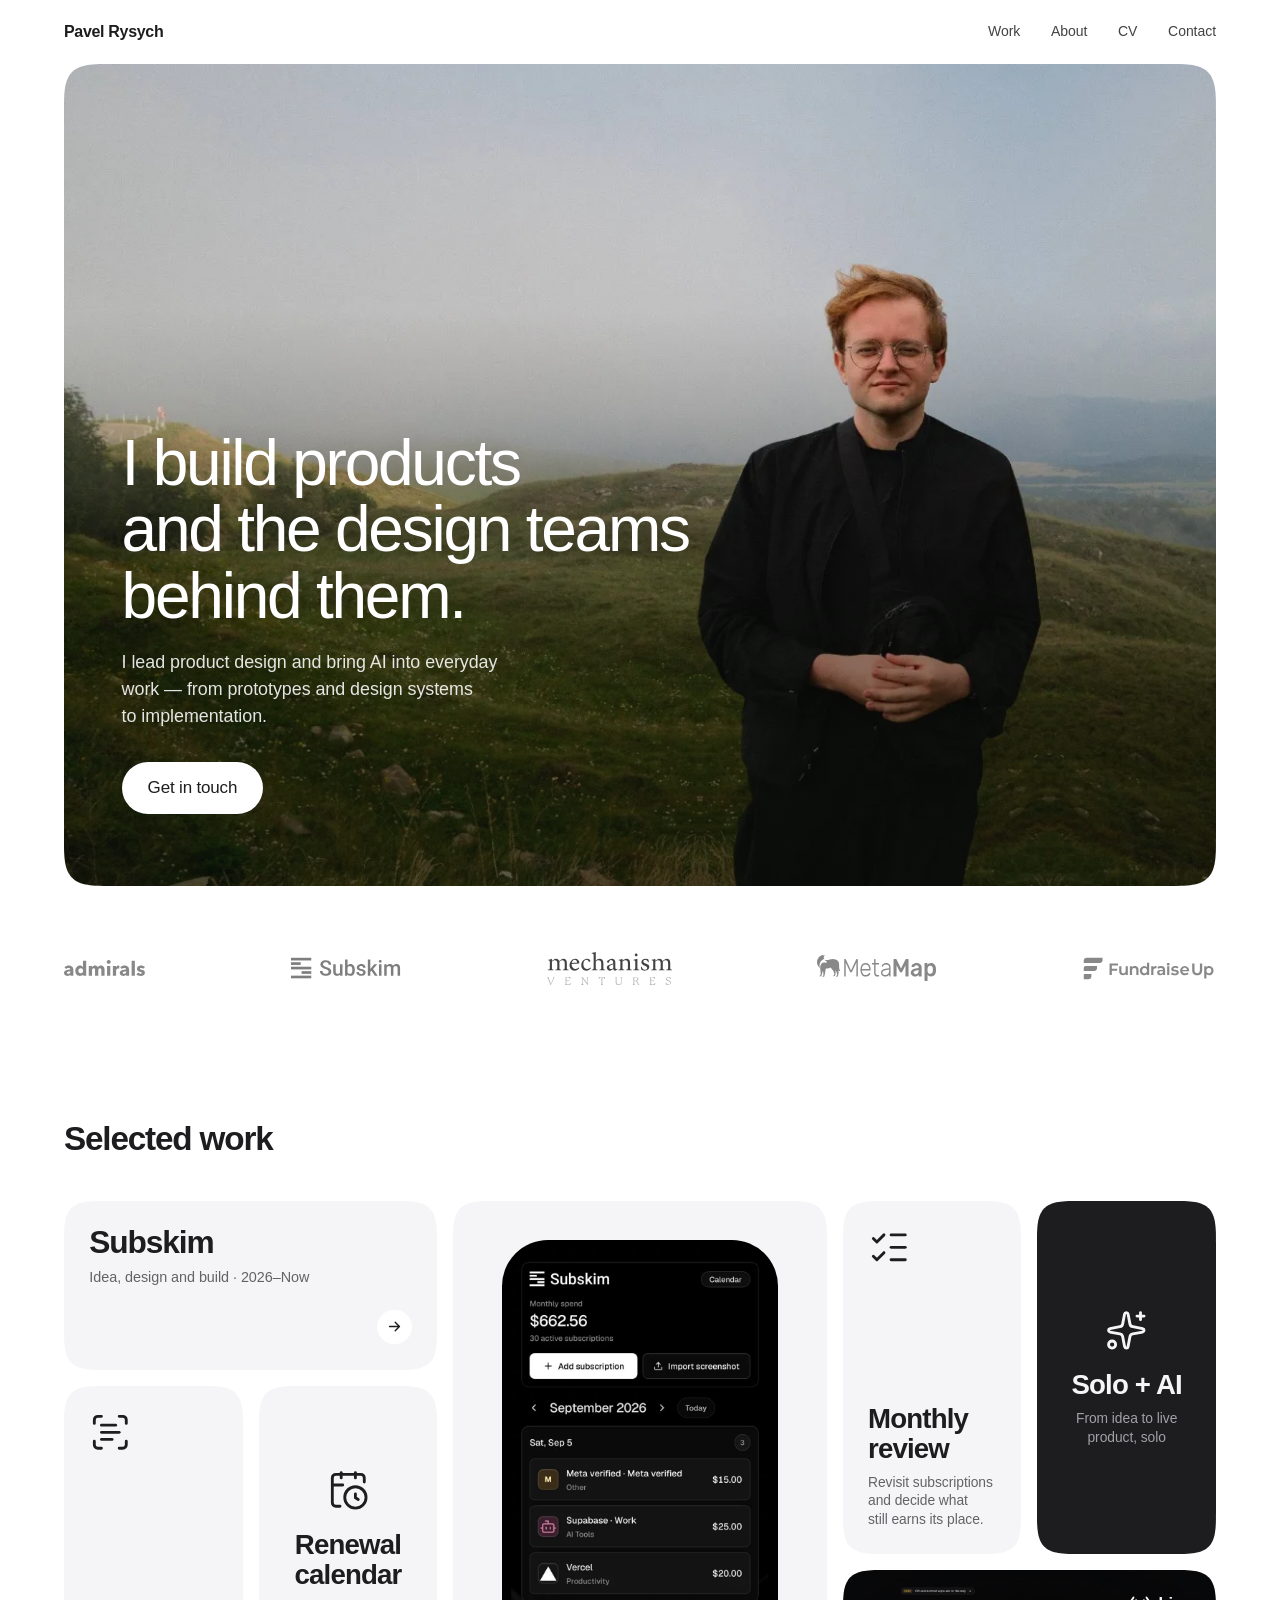
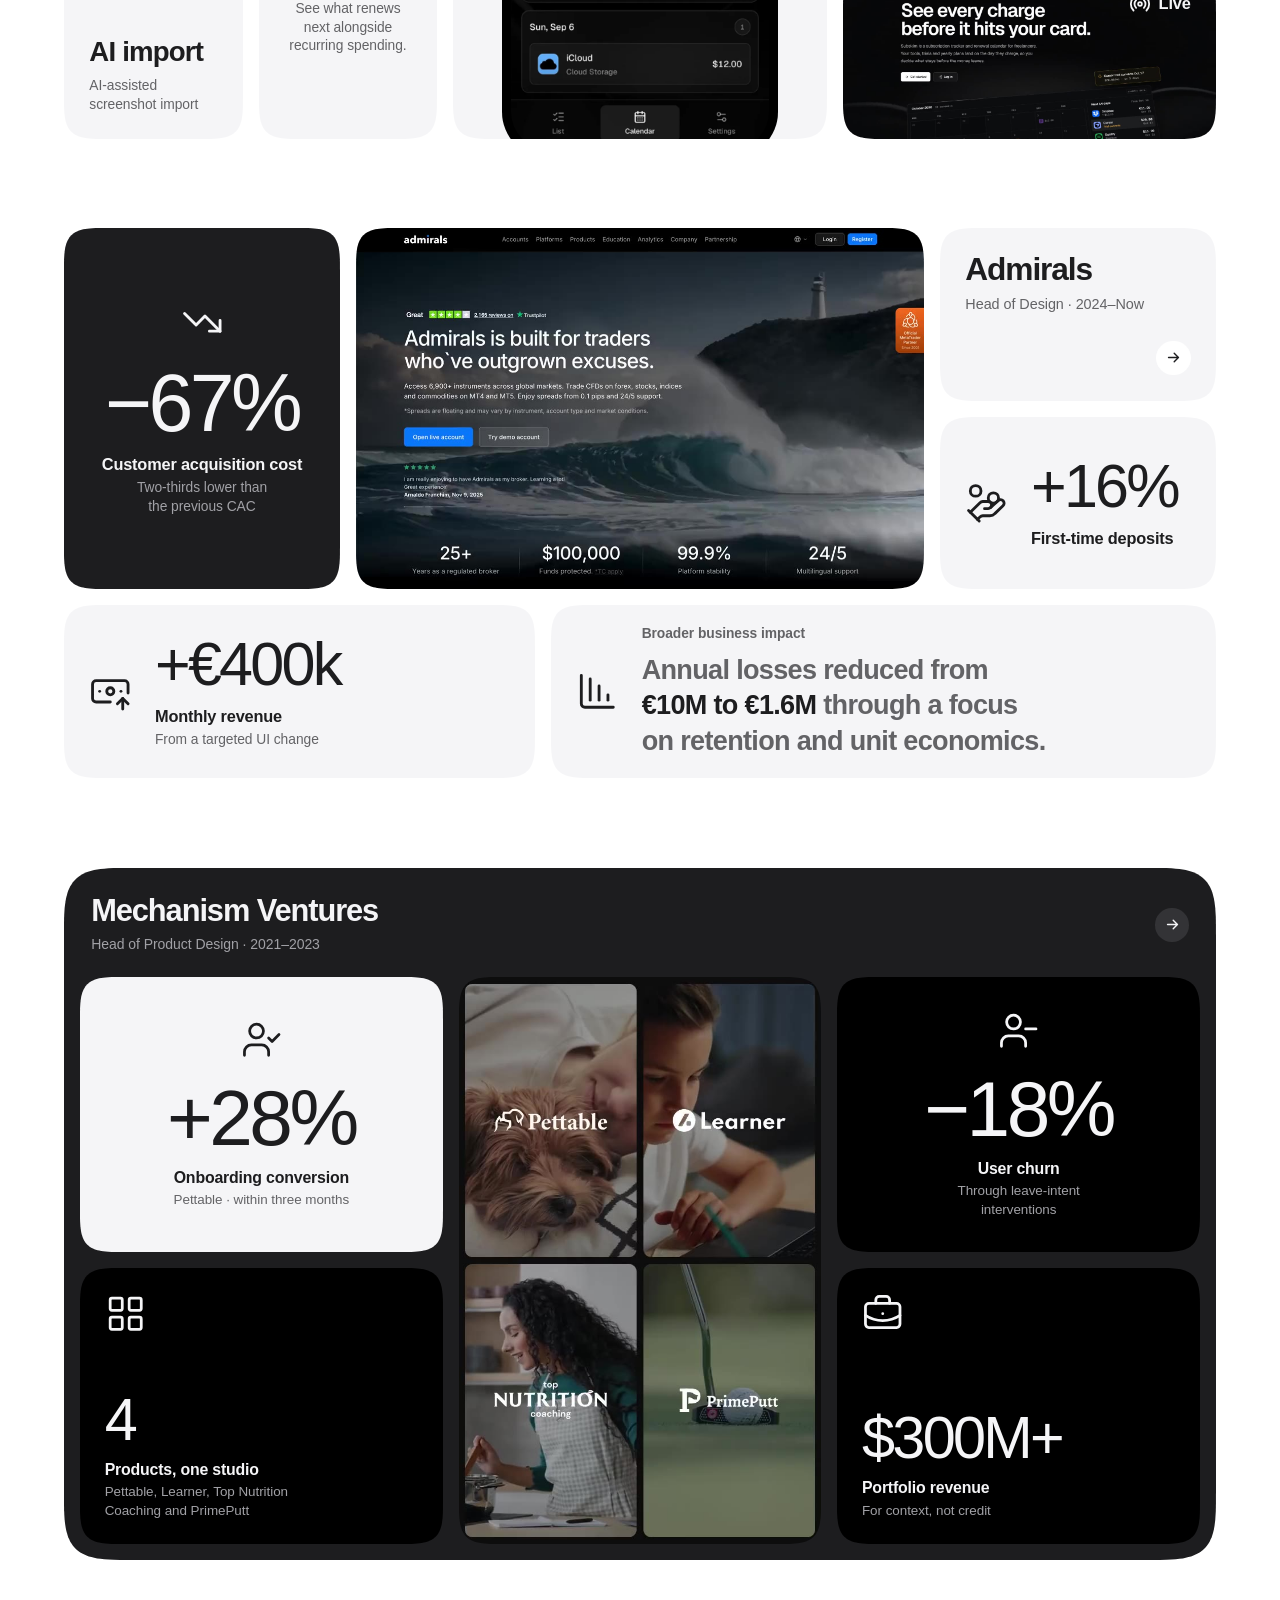
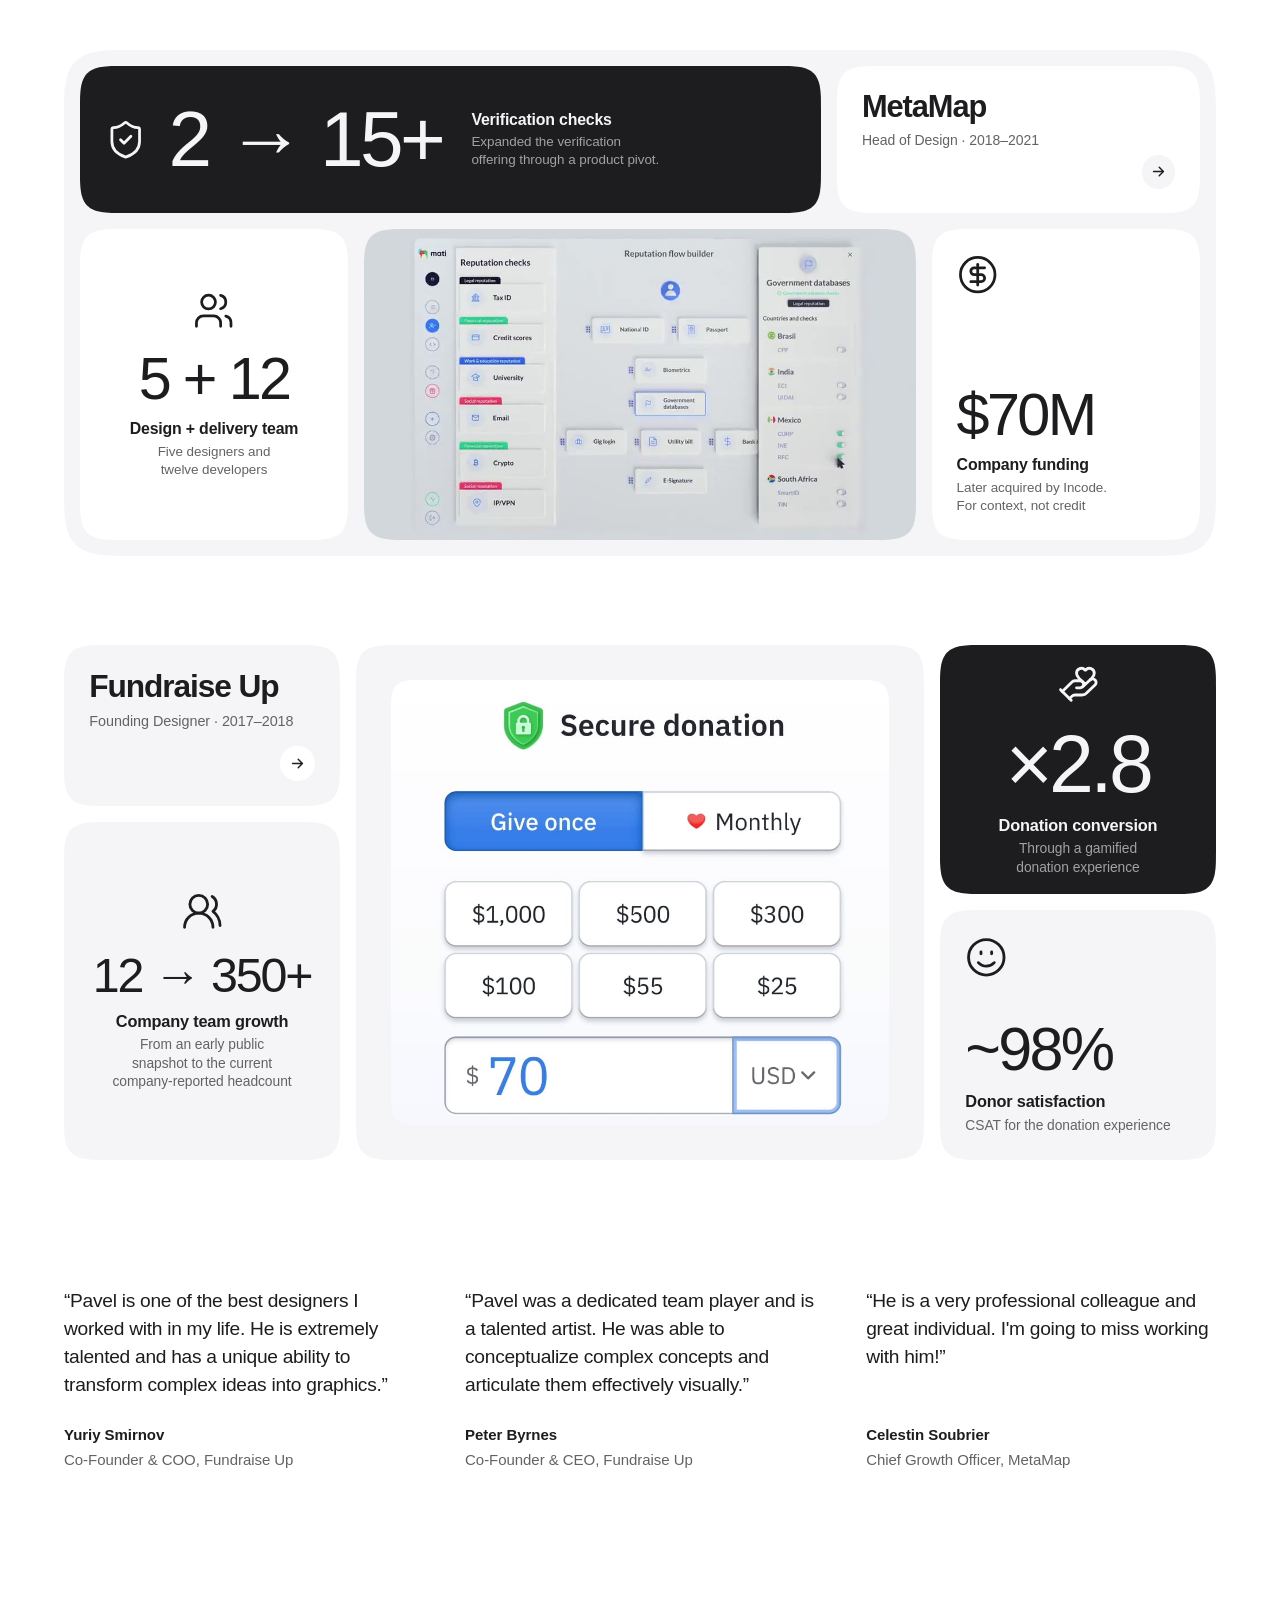
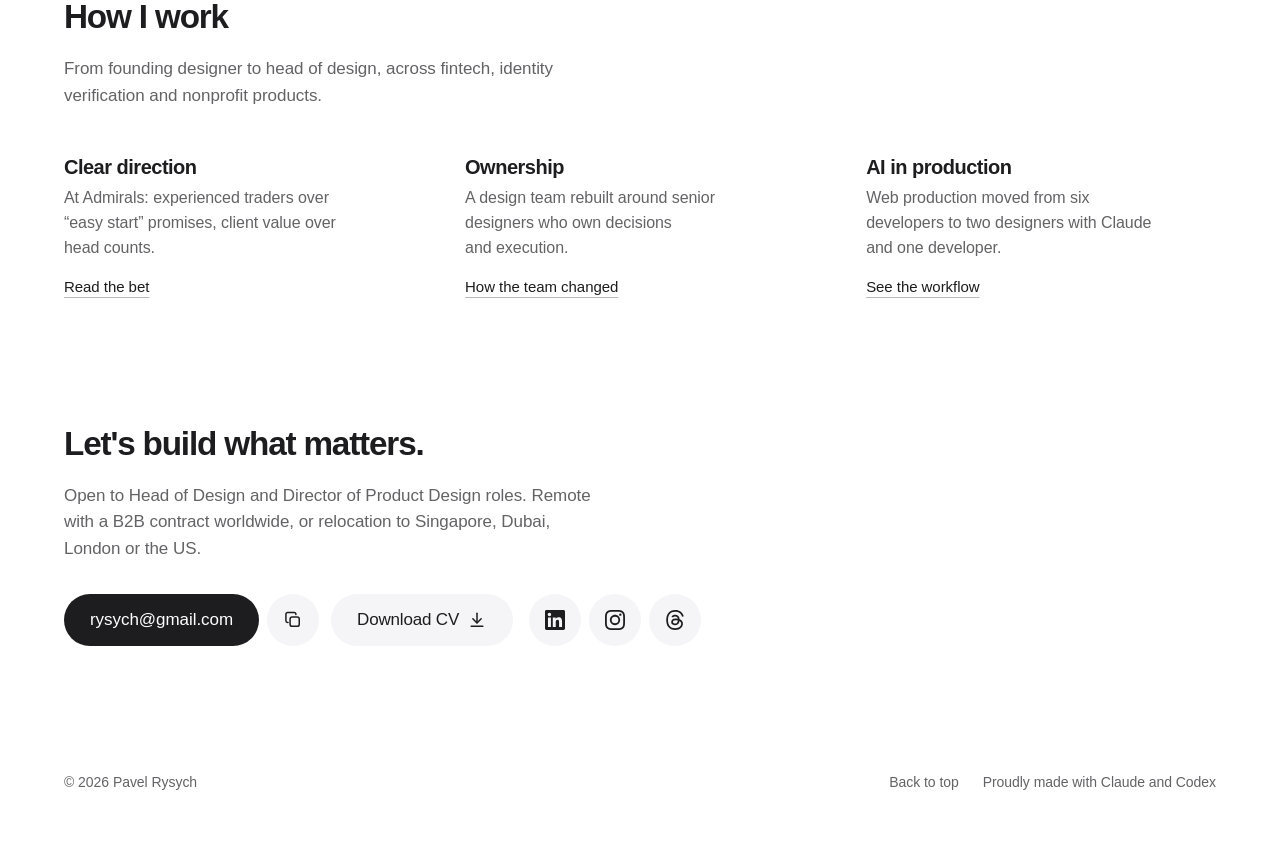
==== commit d5219c84: "Hero card sits on the page measure The photograph card now has the same 1200px measure and gutters a" ====
--- a/index.html
+++ b/index.html
@@ -15,8 +15,8 @@
     <link rel="apple-touch-icon" sizes="180x180" href="/assets/apple-touch-icon.png?v=2">
     <link rel="manifest" href="/site.webmanifest?v=2">
     <link rel="preload" href="/assets/fonts/geist-variable.woff2?v=1" as="font" type="font/woff2" crossorigin>
-    <link rel="preload" as="image" type="image/webp" imagesrcset="/assets/hero-hills-800.webp 800w, /assets/hero-hills-1280.webp 1280w, /assets/hero-hills-2000.webp 2000w" imagesizes="100vw" fetchpriority="high">
-    <link rel="stylesheet" href="/home.css?v=75">
+    <link rel="preload" as="image" type="image/webp" imagesrcset="/assets/hero-hills-800.webp 800w, /assets/hero-hills-1280.webp 1280w, /assets/hero-hills-2000.webp 2000w" imagesizes="(min-width: 1328px) 1200px, 92vw" fetchpriority="high">
+    <link rel="stylesheet" href="/home.css?v=77">
     <script src="/site.js?v=19" defer></script>
     <script src="/home.js?v=20" defer></script>
     <meta property="og:type" content="website">
@@ -64,7 +64,7 @@
       <section class="hero" aria-labelledby="hero-title">
         <div class="hero__stage">
           <picture class="hero__media">
-            <source type="image/webp" srcset="/assets/hero-hills-800.webp 800w, /assets/hero-hills-1280.webp 1280w, /assets/hero-hills-2000.webp 2000w" sizes="100vw">
+            <source type="image/webp" srcset="/assets/hero-hills-800.webp 800w, /assets/hero-hills-1280.webp 1280w, /assets/hero-hills-2000.webp 2000w" sizes="(min-width: 1328px) 1200px, 92vw">
             <img src="/assets/hero-hills-2000.jpg" width="2000" height="1333" alt="Pavel Rysych in a black jacket and round glasses, standing on a green hillside in mountain fog" fetchpriority="high" decoding="async">
           </picture>
           <div class="hero__copy">
--- a/home.css
+++ b/home.css
@@ -266,15 +266,16 @@
 
 /* ---------- Hero ---------- */
 
-/* the photograph is a card: inset from the window edges, soft corners, the promise on the hills */
-.hero { --inset: clamp(8px, 1.1vw, 16px); }
+/* the photograph is a card on the page measure, like every block below it: soft corners, the promise on the hills */
+.hero { --inset: clamp(8px, 1.1vw, 16px); --hero-pad: clamp(20px, 4.5vw, 64px); }
 .hero__stage {
   position: relative;
   isolation: isolate;
   display: flex;
   align-items: flex-end;
-  min-height: max(520px, min(calc(100svh - var(--header-h) - var(--inset)), 1000px));
-  margin: 0 var(--inset);
+  width: min(var(--max), 100% - 2 * var(--gutter));
+  min-height: max(520px, min(calc(100svh - var(--header-h) - var(--inset)), 860px));
+  margin: 0 auto;
   padding-top: 48px;
   padding-bottom: clamp(44px, 8vh, 96px);
   border-radius: clamp(20px, 2.2vw, 32px);
@@ -307,9 +308,7 @@
   gap: 20px;
   justify-items: start;
   width: 100%;
-  max-width: calc(var(--max) + 2 * var(--gutter) - 2 * var(--inset));
-  margin-inline: auto;
-  padding-inline: calc(var(--gutter) - var(--inset));
+  padding-inline: var(--hero-pad);
 }
 .hero h1 {
   max-width: 11em;
@@ -654,9 +653,10 @@
 .hl-head .hl-id__role { color: var(--dark-muted); }
 .hl-head .hl-go { align-self: center; background: #333336; color: #f5f5f7; }
 .hl-head:focus-visible { outline-offset: 2px; }
+.hl-panel--dark :focus-visible { outline-color: #f5f5f7; }
 
 @media (hover: hover) {
-  .hl a.hl-tile:not(.hl-hero):not(.hl-live):hover { background: var(--tile-2); }
+  .hl a.hl-tile:not(.hl-hero, .hl-live, .hl-dark, .hl-light):hover { background: var(--tile-2); }
   .hl a.hl-dark:hover { background: #2c2c2e; }
   .hl-panel--dark a.hl-tile:not(.hl-hero):not(.hl-light):hover { background: #161618; }
   .hl-panel--dark a.hl-light:hover { background: #e8e8ed; }
@@ -693,9 +693,9 @@
     grid-auto-rows: minmax(0, auto);
     aspect-ratio: auto;
   }
-  .hl .hl-tile:not(.hl-hero):not(.hl-id):not(.hl-live) { min-height: 150px; }
+  .hl .hl-tile:where(:not(.hl-hero, .hl-id, .hl-live)) { min-height: 150px; }
   .hl .hl-id { min-height: 0; gap: 18px; flex-direction: row; align-items: flex-end; }
-  .hl .hl-hero { align-self: stretch; }
+  .hl .hl-hero { align-self: stretch; justify-self: stretch; width: 100%; }
 
   .hl--subskim .hl-grid {
     grid-template-areas:
@@ -709,6 +709,8 @@
   .hl--subskim .hl-a-cal .hl-txt { align-items: flex-start; }
   .hl--subskim .hl-a-cal .hl-ico { margin-bottom: 0; }
   .hl--subskim .hl-live { min-height: 170px; }
+  /* the phone always runs off the bottom edge */
+  .hl--subskim .hl-phone { margin-bottom: -48px; }
 
   .hl--admirals .hl-grid {
     grid-template-areas:
@@ -757,11 +759,35 @@
   .hl--fundraise-up .hl-a-grow .hl-note { max-width: 46ch; }
 }
 
+@media (min-width: 561px) and (max-width: 760px) {
+  .hl--mechanism .hl-grid {
+    grid-template-areas:
+      "hero hero hero onb onb onb"
+      "hero hero hero churn churn churn"
+      "vent vent vent port port port";
+  }
+  .hl--subskim .hl-grid {
+    grid-template-areas:
+      "id id id id id id"
+      "hero hero hero hero hero hero"
+      "imp imp imp cal cal cal"
+      "rvw rvw rvw solo solo solo"
+      "live live live live live live";
+  }
+}
+@media (min-width: 561px) and (max-width: 620px) {
+  .hl--fundraise-up .hl-a-conv .hl-note { display: none; }
+}
+@media (max-width: 760px) {
+  .hl--subskim .hl-hero { width: 100%; aspect-ratio: 5 / 6; max-height: 540px; }
+  .hl--subskim .hl-phone { margin-bottom: 0; }
+}
+
 /* ---------- phones: name, hero, then the numbers in pairs ---------- */
 @media (max-width: 560px) {
-  .hl { --g: 10px; --pad: 18px; --ico: 28px; }
+  .hl { --g: 10px; --pad: 18px; --ico: 28px; --num: clamp(26px, 10cqi, 34px); --num-xl: min(40px, 14cqi); }
   .hl-grid { grid-template-columns: repeat(2, minmax(0, 1fr)); }
-  .hl .hl-tile:not(.hl-hero):not(.hl-id):not(.hl-live) { min-height: 0; }
+  .hl .hl-tile:where(:not(.hl-hero, .hl-id, .hl-live)) { min-height: 0; }
   .hl-ico { stroke-width: 1.75; }
   .hl-stat .hl-ico { margin-bottom: 14px; }
   .hl-panel { padding: 10px; border-radius: calc(var(--radius) + 10px); }
@@ -774,7 +800,7 @@
   .hl-stat .hl-note { max-width: none; }
 
   .hl--subskim .hl-grid { grid-template-areas: "id id" "hero hero" "imp cal" "rvw solo" "live live"; }
-  .hl--subskim .hl-hero { aspect-ratio: 5 / 6; }
+  .hl--subskim .hl-hero { aspect-ratio: 5 / 6; max-height: 540px; }
   .hl--subskim .hl-corner,
   .hl--subskim .hl-a-cal,
   .hl--subskim .hl-a-solo { min-height: 200px; }
@@ -794,7 +820,7 @@
 
   .hl--fundraise-up .hl-grid { grid-template-areas: "id id" "hero hero" "conv csat" "grow grow"; }
   .hl--fundraise-up .hl-hero { aspect-ratio: 1120 / 1000; --inset: 18px; }
-  .hl--fundraise-up .hl-stat { min-height: 180px; }
+  .hl--fundraise-up .hl-a-conv { min-height: 180px; }
   /* paired with the dark ×2.8, satisfaction centres too */
   .hl--fundraise-up .hl-a-csat { align-items: center; justify-content: center; text-align: center; }
   .hl--fundraise-up .hl-a-csat .hl-ico { margin-bottom: 14px; }
@@ -903,7 +929,7 @@
 
   .hero__stage { min-height: max(520px, calc(100svh - var(--header-h) - var(--inset))); }
   .hero__media img { object-position: 74% 30%; }
-  .hero h1 { font-size: min(calc((100vw - 2 * var(--gutter) - 8px) / 9.6), 4.25rem); }
+  .hero h1 { font-size: min(calc((100vw - 2 * var(--gutter) - 2 * var(--hero-pad) - 8px) / 9.6), 4.25rem); }
 
   .not-found__inner { grid-template-columns: minmax(0, 1fr); align-items: start; }
 }
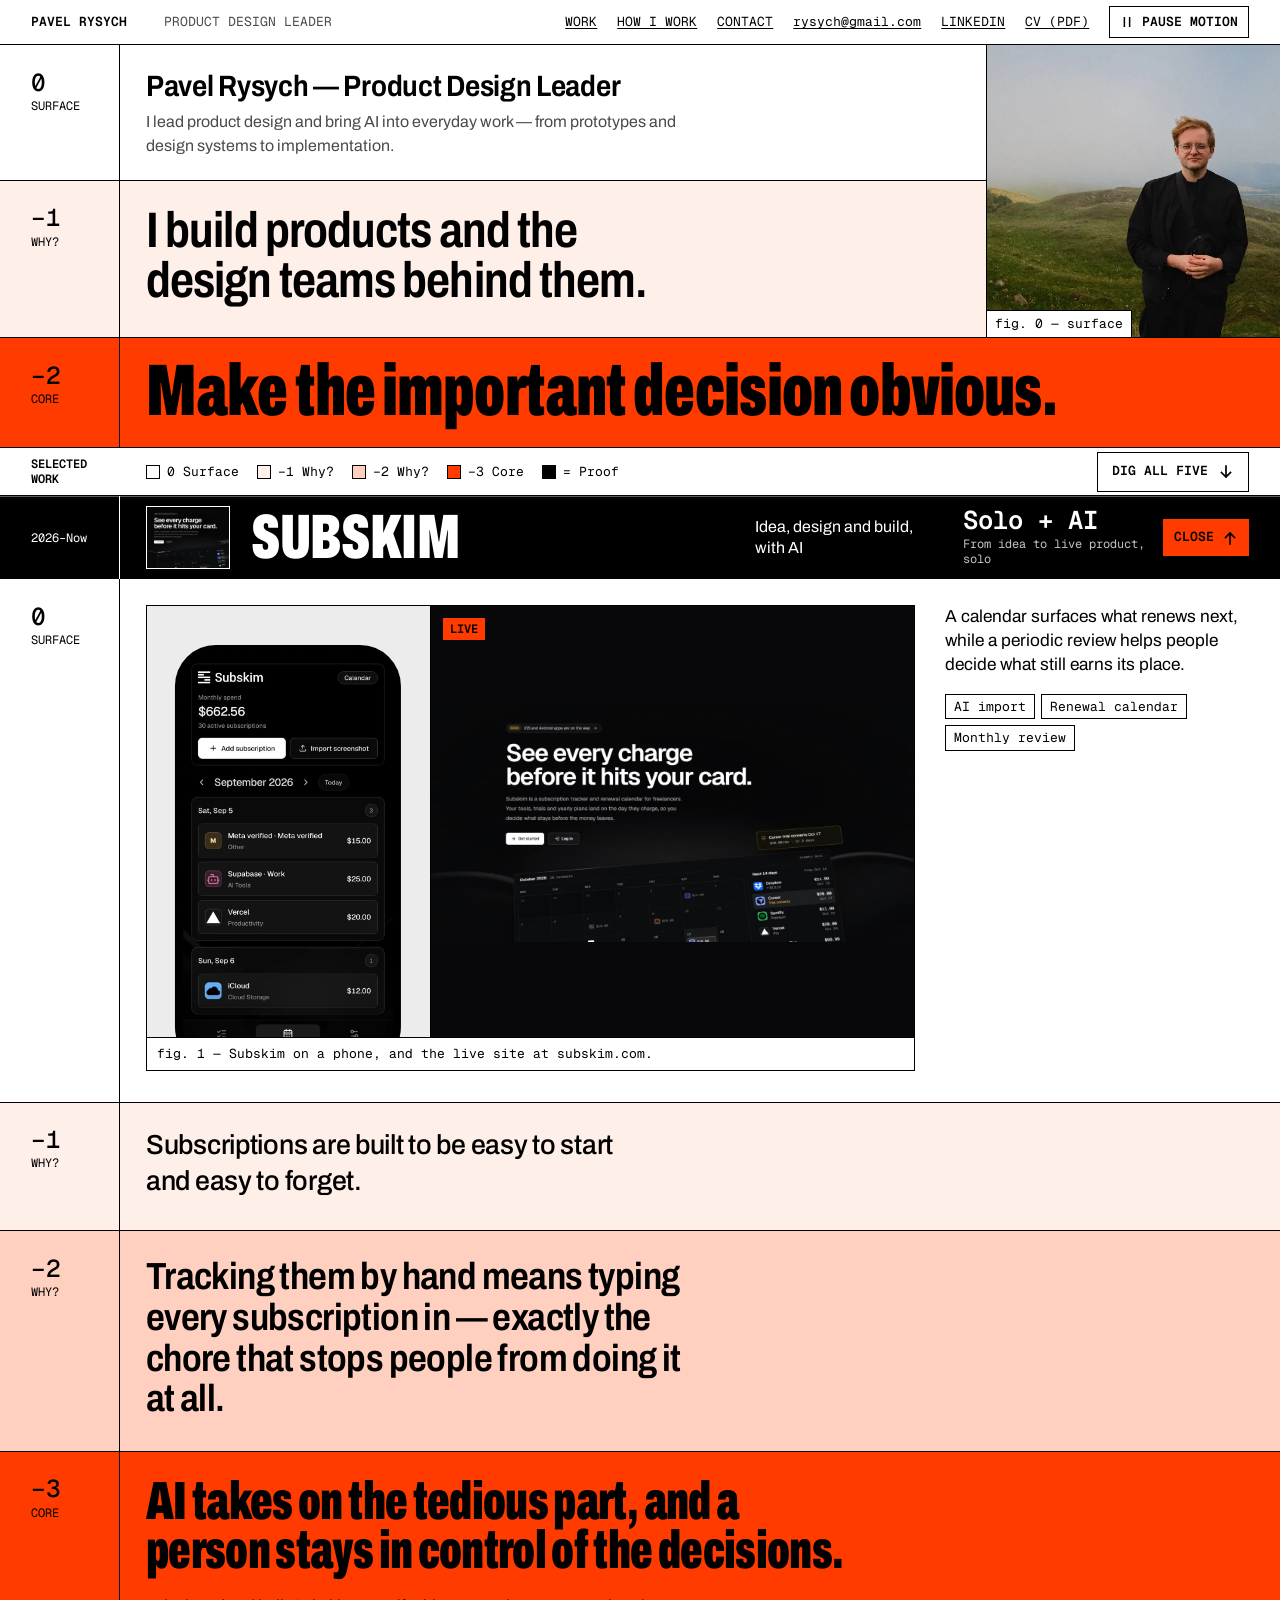
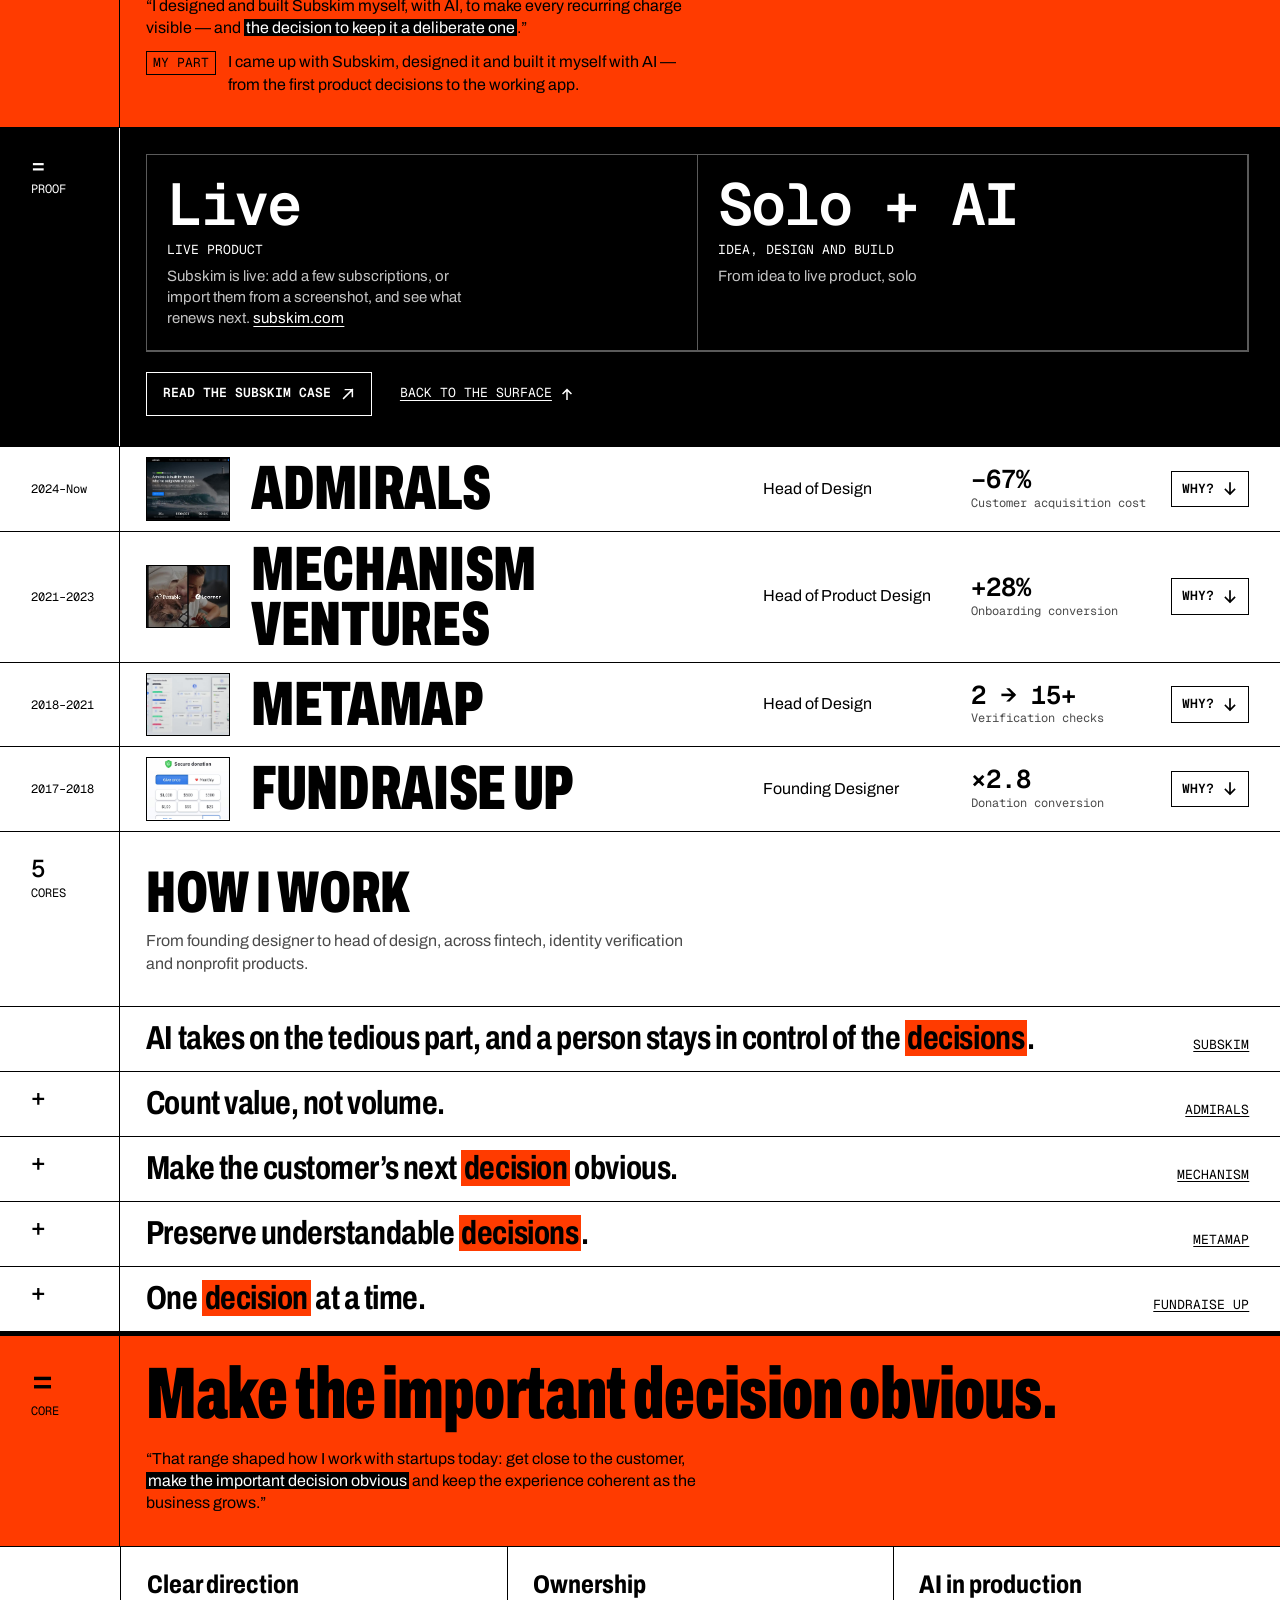
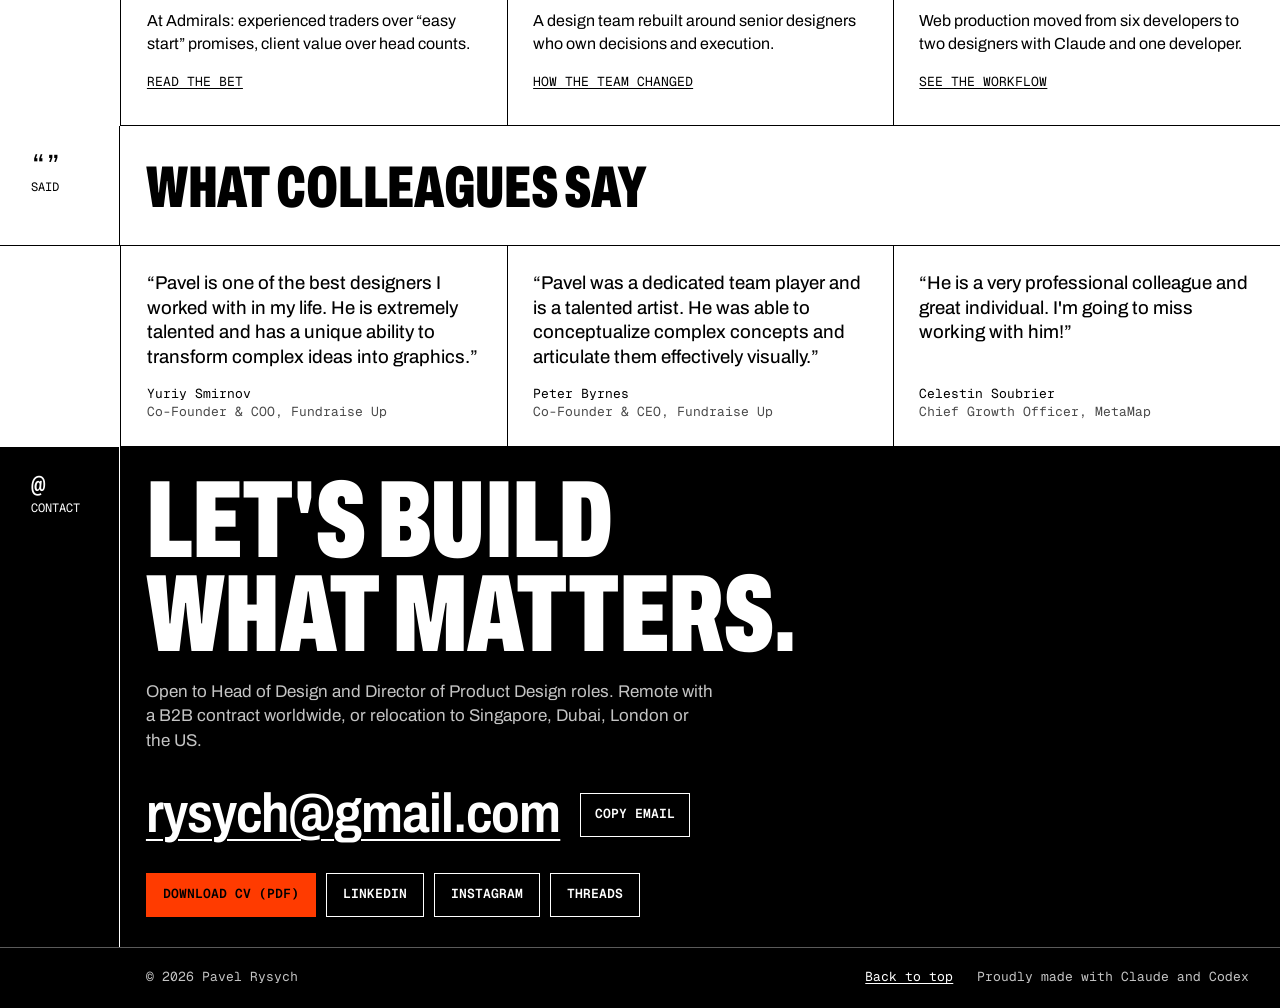
==== commit a55d5edb: "The site digs from surface to core A brutalist rebuild around one idea: every project is a borehole." ====
--- a/index.html
+++ b/index.html
@@ -14,338 +14,470 @@
     <link rel="icon" type="image/svg+xml" sizes="any" href="/assets/favicon.svg?v=2">
     <link rel="apple-touch-icon" sizes="180x180" href="/assets/apple-touch-icon.png?v=2">
     <link rel="manifest" href="/site.webmanifest?v=2">
-    <link rel="preload" href="/assets/fonts/geist-variable.woff2?v=1" as="font" type="font/woff2" crossorigin>
-    <link rel="preload" as="image" type="image/webp" imagesrcset="/assets/hero-hills-800.webp 800w, /assets/hero-hills-1280.webp 1280w, /assets/hero-hills-2000.webp 2000w" imagesizes="(min-width: 1328px) 1200px, 92vw" fetchpriority="high">
-    <link rel="stylesheet" href="/home.css?v=77">
-    <script src="/site.js?v=19" defer></script>
-    <script src="/home.js?v=20" defer></script>
+    <link rel="preload" href="/assets/fonts/archivo-var-latin.woff2?v=1" as="font" type="font/woff2" crossorigin>
+    <link rel="preload" href="/assets/fonts/geist-mono-var.woff2?v=1" as="font" type="font/woff2" crossorigin>
+    <link rel="preload" as="image" type="image/webp" imagesrcset="/assets/hero-hills-800.webp 800w, /assets/hero-hills-1280.webp 1280w, /assets/hero-hills-2000.webp 2000w" imagesizes="(max-width: 640px) 300px, 540px" fetchpriority="high">
+    <script>document.documentElement.classList.add('js')</script>
+    <link rel="stylesheet" href="/home.css?v=79">
+    <script src="/site.js?v=20" defer></script>
+    <script src="/home.js?v=21" defer></script>
     <meta property="og:type" content="website">
     <meta property="og:locale" content="en_US">
     <meta property="og:site_name" content="Pavel Rysych">
     <meta property="og:title" content="Pavel Rysych — Product Design Leader &amp; Head of Design">
     <meta property="og:description" content="Pavel Rysych, Product Design Leader and Head of Design, builds products and the design teams behind them. Admirals: −67% CAC. Fundraise Up: 2.8× conversion.">
     <meta property="og:url" content="https://www.rysych.com/">
-    <meta property="og:image" content="https://www.rysych.com/assets/og/home.jpg?v=2">
-    <meta property="og:image:secure_url" content="https://www.rysych.com/assets/og/home.jpg?v=2">
+    <meta property="og:image" content="https://www.rysych.com/assets/og/home.jpg?v=3">
+    <meta property="og:image:secure_url" content="https://www.rysych.com/assets/og/home.jpg?v=3">
     <meta property="og:image:type" content="image/jpeg">
     <meta property="og:image:width" content="1200">
     <meta property="og:image:height" content="630">
-    <meta property="og:image:alt" content="Pavel Rysych, Product Design Leader and Head of Design: I build products and the design teams behind them.">
+    <meta property="og:image:alt" content="Pavel Rysych, Product Design Leader: I build products and the design teams behind them. Make the important decision obvious.">
     <meta name="twitter:card" content="summary_large_image">
     <meta name="twitter:title" content="Pavel Rysych — Product Design Leader &amp; Head of Design">
     <meta name="twitter:description" content="Pavel Rysych, Product Design Leader and Head of Design, builds products and the design teams behind them. Admirals: −67% CAC. Fundraise Up: 2.8× conversion.">
-    <meta name="twitter:image" content="https://www.rysych.com/assets/og/home.jpg?v=2">
-    <meta name="twitter:image:alt" content="Pavel Rysych, Product Design Leader and Head of Design: I build products and the design teams behind them.">
-    <script type="application/ld+json">{"@context":"https://schema.org","@graph":[{"@type":"WebSite","@id":"https://www.rysych.com/#website","url":"https://www.rysych.com/","name":"Pavel Rysych","alternateName":["Rysych","rysych.com"],"description":"Portfolio of Pavel Rysych, Product Design Leader and Head of Design.","inLanguage":"en","publisher":{"@id":"https://www.rysych.com/#person"}},{"@type":"ProfilePage","@id":"https://www.rysych.com/","url":"https://www.rysych.com/","name":"Pavel Rysych — Product Design Leader & Head of Design","description":"Pavel Rysych, Product Design Leader and Head of Design, builds products and the design teams behind them. Admirals: −67% CAC. Fundraise Up: 2.8× conversion.","inLanguage":"en","isPartOf":{"@id":"https://www.rysych.com/#website"},"mainEntity":{"@id":"https://www.rysych.com/#person"},"primaryImageOfPage":{"@id":"https://www.rysych.com/#portrait"},"dateCreated":"2026-05-05T17:44:40+04:00","dateModified":"2026-10-04T23:30:00+04:00"},{"@type":"Person","@id":"https://www.rysych.com/#person","name":"Pavel Rysych","url":"https://www.rysych.com/","jobTitle":"Head of Design","sameAs":["https://www.linkedin.com/in/rysych/","https://www.instagram.com/pavel_rysych/","https://www.threads.com/@pavel_rysych"],"image":{"@id":"https://www.rysych.com/#portrait"},"worksFor":{"@id":"https://www.rysych.com/#org-admirals"},"description":"Product Design Leader and Head of Design. Leads product design, builds design teams and brings AI into everyday product work.","email":"mailto:rysych@gmail.com","knowsAbout":["Product design","Design leadership","Design systems","Prototyping","AI-assisted design and implementation","Product and growth","Customer journeys","Onboarding","Identity verification","Donation experience"]},{"@type":"ImageObject","@id":"https://www.rysych.com/#portrait","url":"https://www.rysych.com/assets/hero-hills-2000.jpg","contentUrl":"https://www.rysych.com/assets/hero-hills-2000.jpg","width":2000,"height":1333,"caption":"Pavel Rysych"},{"@type":"Organization","@id":"https://www.rysych.com/#org-admirals","name":"Admirals","url":"https://admiralmarkets.com/","logo":{"@type":"ImageObject","url":"https://www.rysych.com/assets/admirals-logo-dark.svg"}}]}</script>
+    <meta name="twitter:image" content="https://www.rysych.com/assets/og/home.jpg?v=3">
+    <meta name="twitter:image:alt" content="Pavel Rysych, Product Design Leader: I build products and the design teams behind them. Make the important decision obvious.">
+    <script type="application/ld+json">{"@context":"https://schema.org","@graph":[{"@type":"WebSite","@id":"https://www.rysych.com/#website","url":"https://www.rysych.com/","name":"Pavel Rysych","alternateName":["Rysych","rysych.com"],"description":"Portfolio of Pavel Rysych, Product Design Leader and Head of Design.","inLanguage":"en","publisher":{"@id":"https://www.rysych.com/#person"}},{"@type":"ProfilePage","@id":"https://www.rysych.com/","url":"https://www.rysych.com/","name":"Pavel Rysych — Product Design Leader & Head of Design","description":"Pavel Rysych, Product Design Leader and Head of Design, builds products and the design teams behind them. Admirals: −67% CAC. Fundraise Up: 2.8× conversion.","inLanguage":"en","isPartOf":{"@id":"https://www.rysych.com/#website"},"mainEntity":{"@id":"https://www.rysych.com/#person"},"primaryImageOfPage":{"@id":"https://www.rysych.com/#portrait"},"dateCreated":"2026-05-05T17:44:40+04:00","dateModified":"2026-10-08T20:00:00+04:00"},{"@type":"Person","@id":"https://www.rysych.com/#person","name":"Pavel Rysych","url":"https://www.rysych.com/","jobTitle":"Head of Design","sameAs":["https://www.linkedin.com/in/rysych/","https://www.instagram.com/pavel_rysych/","https://www.threads.com/@pavel_rysych"],"image":{"@id":"https://www.rysych.com/#portrait"},"worksFor":{"@id":"https://www.rysych.com/#org-admirals"},"description":"Product Design Leader and Head of Design. Leads product design, builds design teams and brings AI into everyday product work.","email":"mailto:rysych@gmail.com","knowsAbout":["Product design","Design leadership","Design systems","Prototyping","AI-assisted design and implementation","Product and growth","Customer journeys","Onboarding","Identity verification","Donation experience"]},{"@type":"ImageObject","@id":"https://www.rysych.com/#portrait","url":"https://www.rysych.com/assets/hero-hills-2000.jpg","contentUrl":"https://www.rysych.com/assets/hero-hills-2000.jpg","width":2000,"height":1333,"caption":"Pavel Rysych"},{"@type":"Organization","@id":"https://www.rysych.com/#org-admirals","name":"Admirals","url":"https://admiralmarkets.com/","logo":{"@type":"ImageObject","url":"https://www.rysych.com/assets/admirals-logo-dark.svg"}}]}</script>
   </head>
   <body class="home">
     <a class="skip-link" href="#main">Skip to content</a>
 
-    <header class="site-header site-header--home">
+    <header class="site-header">
       <a class="wordmark" href="#main" aria-label="Pavel Rysych, Product Design Leader, home">Pavel Rysych</a>
-      <nav class="pill-nav" aria-label="Main navigation">
-        <a href="#work">Work</a>
-        <a href="#about">About</a>
-        <a href="/Pavel_Rysych_CV.pdf" target="_blank" rel="noopener">CV</a>
-        <a href="#contact">Contact</a>
+      <span class="site-header__title">Product Design Leader</span>
+      <nav class="site-nav" aria-label="Main navigation">
+        <ul>
+          <li><a href="#work">Work</a></li>
+          <li><a href="#about">How I work</a></li>
+          <li><a href="#contact">Contact</a></li>
+          <li><a class="site-nav__email" href="mailto:rysych@gmail.com">rysych@gmail.com</a></li>
+          <li><a href="https://www.linkedin.com/in/rysych/" target="_blank" rel="noopener noreferrer">LinkedIn</a></li>
+          <li><a href="/Pavel_Rysych_CV.pdf" target="_blank" rel="noopener">CV (PDF)</a></li>
+        </ul>
       </nav>
       <details class="mobile-nav">
         <summary>Menu</summary>
         <nav aria-label="Mobile navigation">
           <a href="#work">Work</a>
-          <a href="#about">About</a>
-          <a href="/Pavel_Rysych_CV.pdf" target="_blank" rel="noopener">CV</a>
+          <a href="#about">How I work</a>
           <a href="#contact">Contact</a>
+          <a class="site-nav__email" href="mailto:rysych@gmail.com">rysych@gmail.com</a>
+          <a href="https://www.linkedin.com/in/rysych/" target="_blank" rel="noopener noreferrer">LinkedIn</a>
+          <a href="/Pavel_Rysych_CV.pdf" target="_blank" rel="noopener">CV (PDF)</a>
         </nav>
       </details>
     </header>
 
     <main id="main">
       <section class="hero" aria-labelledby="hero-title">
-        <div class="hero__stage">
-          <picture class="hero__media">
-            <source type="image/webp" srcset="/assets/hero-hills-800.webp 800w, /assets/hero-hills-1280.webp 1280w, /assets/hero-hills-2000.webp 2000w" sizes="(min-width: 1328px) 1200px, 92vw">
+        <div class="stratum t-0 hero__s0">
+          <p class="depth" aria-hidden="true"><b>0</b><span>Surface</span></p>
+          <div class="body">
+            <h1 id="hero-title">Pavel Rysych — Product Design Leader</h1>
+            <p class="hero__intro">I lead product design and bring AI into everyday work — from prototypes and design systems to implementation.</p>
+          </div>
+        </div>
+        <div class="stratum t-1 hero__s1">
+          <p class="depth" aria-hidden="true"><b>−1</b><span>Why?</span></p>
+          <div class="body"><p class="promise">I build products and the design teams behind them.</p></div>
+        </div>
+        <figure class="hero__pic">
+          <picture>
+            <source type="image/webp" srcset="/assets/hero-hills-800.webp 800w, /assets/hero-hills-1280.webp 1280w, /assets/hero-hills-2000.webp 2000w" sizes="(max-width: 640px) 300px, 540px">
             <img src="/assets/hero-hills-2000.jpg" width="2000" height="1333" alt="Pavel Rysych in a black jacket and round glasses, standing on a green hillside in mountain fog" fetchpriority="high" decoding="async">
           </picture>
-          <div class="hero__copy">
-            <h1 id="hero-title">I build products <span class="hero__line">and the design teams</span> behind them.</h1>
-            <p class="hero__intro">I lead product design and bring AI into everyday work — from prototypes and design systems to implementation.</p>
-            <div class="hero__actions">
-              <a class="pill pill--glow pill--large" href="#contact">Get in touch</a>
-            </div>
+          <figcaption class="mono">fig. 0 — surface</figcaption>
+        </figure>
+        <div class="stratum t-core hero__core">
+          <p class="depth" aria-hidden="true"><b>−2</b><span>Core</span></p>
+          <div class="body">
+            <p class="core-line">Make the important decision obvious.</p>
           </div>
         </div>
-
-        <nav class="page-width companies" aria-label="Companies and products I have designed for">
-          <div class="companies__track">
-            <ul>
-              <li><a href="/work/admirals/"><img src="/assets/admirals-logo-dark.svg" alt="Admirals" width="116" height="23" style="--s:.62"></a></li>
-              <li><a href="/work/subskim/"><img src="/assets/subskim-logo-black.svg" alt="Subskim" width="126" height="28" style="--s:.95"></a></li>
-              <li><a href="/work/mechanism/" style="--o:.8"><img src="/assets/mechanism-logo-dark.svg" alt="Mechanism Ventures" width="125" height="34" style="--s:1.3"></a></li>
-              <li><a href="/work/metamap/"><img src="/assets/metamap-logo-dark.svg" alt="MetaMap" width="1352" height="295" style="--s:1"></a></li>
-              <li><a href="/work/fundraise-up/"><img src="/assets/fundraise-up-logo-dark.svg" alt="Fundraise Up" width="152" height="28" style="--s:.95"></a></li>
-            </ul>
-            <ul class="companies__echo" aria-hidden="true">
-              <li><a tabindex="-1" href="/work/admirals/"><img src="/assets/admirals-logo-dark.svg" alt="" width="116" height="23" style="--s:.62"></a></li>
-              <li><a tabindex="-1" href="/work/subskim/"><img src="/assets/subskim-logo-black.svg" alt="" width="126" height="28" style="--s:.95"></a></li>
-              <li><a tabindex="-1" href="/work/mechanism/" style="--o:.8"><img src="/assets/mechanism-logo-dark.svg" alt="" width="125" height="34" style="--s:1.3"></a></li>
-              <li><a tabindex="-1" href="/work/metamap/"><img src="/assets/metamap-logo-dark.svg" alt="" width="1352" height="295" style="--s:1"></a></li>
-              <li><a tabindex="-1" href="/work/fundraise-up/"><img src="/assets/fundraise-up-logo-dark.svg" alt="" width="152" height="28" style="--s:.95"></a></li>
+      </section>
+
+      <section class="work" id="work" aria-labelledby="work-title">
+        <div class="legend">
+          <h2 id="work-title">Selected work</h2>
+          <ul class="key mono" aria-label="Depth key">
+            <li><i aria-hidden="true"></i>0 Surface</li>
+            <li><i class="k1" aria-hidden="true"></i>−1 Why?</li>
+            <li><i class="k2" aria-hidden="true"></i>−2 Why?</li>
+            <li><i class="k3" aria-hidden="true"></i>−3 Core</li>
+            <li><i class="k4" aria-hidden="true"></i>= Proof</li>
+          </ul>
+          <button class="digall" type="button" data-digall hidden><span class="digall__label">Dig all five</span><svg width="16" height="16" viewBox="0 0 16 16" aria-hidden="true" focusable="false"><path d="M8 2v11M3.5 8.5 8 13l4.5-4.5" fill="none" stroke="currentColor" stroke-width="1.7" stroke-linecap="square"/></svg></button>
+        </div>
+
+        <ol class="index" data-borehole>
+
+          <!-- 1 · Subskim -->
+          <li class="p is-open" id="subskim">
+            <h3><button class="p__btn" type="button" id="btn-subskim" aria-expanded="true" aria-controls="dig-subskim">
+              <span class="p__yrs mono">2026–Now</span>
+              <span class="p__thumb" aria-hidden="true"><video data-case-autoplay data-case-lazy data-quiet muted loop playsinline disablepictureinpicture disableremoteplayback preload="none" data-poster="/assets/card-subskim-poster.jpg" width="1280" height="640" style="--pos:30% 40%" aria-hidden="true"><source data-src="/assets/card-subskim.mp4" type="video/mp4"></video></span>
+              <span class="p__name" id="name-subskim">Subskim</span>
+              <span class="p__role">Idea, design and build, with&nbsp;AI</span>
+              <span class="p__fig"><b>Solo + AI</b><small>From idea to live product, solo</small></span>
+              <span class="p__why"><span class="p__open">Why?</span><span class="p__shut">Close</span><svg width="16" height="16" viewBox="0 0 16 16" aria-hidden="true" focusable="false"><path d="M8 2v11M3.5 8.5 8 13l4.5-4.5" fill="none" stroke="currentColor" stroke-width="1.7" stroke-linecap="square"/></svg></span>
+            </button></h3>
+            <div class="dig" id="dig-subskim" role="region" aria-labelledby="name-subskim">
+              <div class="stratum t-0">
+                <p class="depth"><b>0</b><span>Surface</span></p>
+                <div class="body surface">
+                  <figure class="shot">
+                    <div class="shot__stage duo">
+                      <div class="duo__phone">
+                        <span class="phone"><picture><source type="image/webp" srcset="/assets/subskim-mobile-720.webp"><img src="/assets/subskim-mobile.jpg" width="1033" height="2000" alt="Subskim on a phone: monthly spend, active subscriptions and the charges due on each day" loading="lazy" decoding="async"></picture></span>
+                      </div>
+                      <div class="duo__live">
+                        <span class="live-tag mono">Live</span>
+                        <video data-case-autoplay data-case-lazy data-quiet muted loop playsinline disablepictureinpicture disableremoteplayback preload="none" data-poster="/assets/card-subskim-poster.jpg" width="1280" height="640" aria-hidden="true"><source data-src="/assets/card-subskim.mp4" type="video/mp4"></video>
+                      </div>
+                    </div>
+                    <figcaption class="mono">fig. 1 — Subskim on a phone, and the live site at subskim.com.</figcaption>
+                  </figure>
+                  <div class="surface__copy">
+                    <p class="surface-text">A calendar surfaces what renews next, while a periodic review helps people decide what still earns its place.</p>
+                    <ul class="tags mono"><li>AI import</li><li>Renewal calendar</li><li>Monthly review</li></ul>
+                  </div>
+                </div>
+              </div>
+              <div class="stratum t-1">
+                <p class="depth"><b>−1</b><span>Why?</span></p>
+                <div class="body"><p class="why-1">Subscriptions are built to be easy to start and easy to forget.</p></div>
+              </div>
+              <div class="stratum t-2">
+                <p class="depth"><b>−2</b><span>Why?</span></p>
+                <div class="body"><p class="why-2">Tracking them by hand means typing every subscription in — exactly the chore that stops people from doing it at all.</p></div>
+              </div>
+              <div class="stratum t-core">
+                <p class="depth"><b>−3</b><span>Core</span></p>
+                <div class="body">
+                  <p class="core-line is-long">AI takes on the tedious part, and a person stays in control of the decisions.</p>
+                  <p class="src">“I designed and built Subskim myself, with AI, to make every recurring charge visible — and <mark>the decision to keep it a deliberate one</mark>.”</p>
+                  <p class="mine"><span class="mono">My part</span><span>I came up with Subskim, designed it and built it myself with AI — from the first product decisions to the working app.</span></p>
+                </div>
+              </div>
+              <div class="stratum t-proof">
+                <p class="depth"><b>=</b><span>Proof</span></p>
+                <div class="body">
+                  <dl class="figs">
+                    <div><dt>Live product</dt><dd class="n">Live</dd><dd class="d">Subskim is live: add a few subscriptions, or import them from a screenshot, and see what renews next. <a href="https://subskim.com" target="_blank" rel="noopener noreferrer">subskim.com</a></dd></div>
+                    <div><dt>Idea, design and build</dt><dd class="n">Solo + AI</dd><dd class="d">From idea to live product, solo</dd></div>
+                  </dl>
+                  <p class="out"><a class="btn-case" href="/work/subskim/">Read the Subskim case<svg width="14" height="14" viewBox="0 0 16 16" aria-hidden="true" focusable="false"><path d="M3 13 13 3M5 3h8v8" fill="none" stroke="currentColor" stroke-width="1.7" stroke-linecap="square"/></svg></a><button class="up-btn" type="button" data-up hidden>Back to the surface<svg width="14" height="14" viewBox="0 0 16 16" aria-hidden="true" focusable="false"><path d="M8 14V3M3.5 7.5 8 3l4.5 4.5" fill="none" stroke="currentColor" stroke-width="1.7" stroke-linecap="square"/></svg></button></p>
+                </div>
+              </div>
+            </div>
+          </li>
+
+          <!-- 2 · Admirals -->
+          <li class="p" id="admirals">
+            <h3><button class="p__btn" type="button" id="btn-admirals" aria-expanded="true" aria-controls="dig-admirals">
+              <span class="p__yrs mono">2024–Now</span>
+              <span class="p__thumb" aria-hidden="true"><video data-case-autoplay data-case-lazy data-quiet muted loop playsinline disablepictureinpicture disableremoteplayback preload="none" data-poster="/assets/card-admirals-poster.jpg" width="1120" height="712" style="--pos:20% 45%" aria-hidden="true"><source data-src="/assets/card-admirals.mp4" type="video/mp4"></video></span>
+              <span class="p__name" id="name-admirals">Admirals</span>
+              <span class="p__role">Head of Design</span>
+              <span class="p__fig"><b>−67%</b><small>Customer acquisition cost</small></span>
+              <span class="p__why"><span class="p__open">Why?</span><span class="p__shut">Close</span><svg width="16" height="16" viewBox="0 0 16 16" aria-hidden="true" focusable="false"><path d="M8 2v11M3.5 8.5 8 13l4.5-4.5" fill="none" stroke="currentColor" stroke-width="1.7" stroke-linecap="square"/></svg></span>
+            </button></h3>
+            <div class="dig" id="dig-admirals" role="region" aria-labelledby="name-admirals">
+              <div class="stratum t-0">
+                <p class="depth"><b>0</b><span>Surface</span></p>
+                <div class="body surface">
+                  <figure class="shot">
+                    <div class="shot__stage" style="--ar:1120 / 712; --stage-bg:#000">
+                      <video data-case-autoplay data-case-lazy data-quiet muted loop playsinline disablepictureinpicture disableremoteplayback preload="none" data-poster="/assets/card-admirals-poster.jpg" width="1120" height="712" aria-hidden="true"><source data-src="/assets/card-admirals.mp4" type="video/mp4"></video>
+                    </div>
+                    <figcaption class="mono">fig. 2 — Admirals website, from the website recording.</figcaption>
+                  </figure>
+                  <div class="surface__copy">
+                    <p class="surface-text">The bet is visible on the live site: trust signals, trading conditions and platforms up front, written for traders who already know what they need.</p>
+                  </div>
+                </div>
+              </div>
+              <div class="stratum t-1">
+                <p class="depth"><b>−1</b><span>Why?</span></p>
+                <div class="body"><p class="why-1">The traders worth winning — the ones who already know what they need — are the least moved by an easy-start pitch.</p></div>
+              </div>
+              <div class="stratum t-2">
+                <p class="depth"><b>−2</b><span>Why?</span></p>
+                <div class="body"><p class="why-2">A count of new clients says nothing about whether they stay or fit the business.</p></div>
+              </div>
+              <div class="stratum t-core">
+                <p class="depth"><b>−3</b><span>Core</span></p>
+                <div class="body">
+                  <p class="core-line">Count value, not volume.</p>
+                  <p class="src">“We shifted the focus from the number of clients acquired to <mark>the quality and business value of those relationships</mark>.”</p>
+                  <p class="mine"><span class="mono">My part</span><span>My role was to translate that direction into the website’s proposition, content hierarchy and customer journeys. I reshaped the design team around senior designers with more responsibility for decisions and execution.</span></p>
+                </div>
+              </div>
+              <div class="stratum t-proof">
+                <p class="depth"><b>=</b><span>Proof</span></p>
+                <div class="body">
+                  <dl class="figs">
+                    <div><dt>Customer acquisition cost</dt><dd class="n">−67%</dd><dd class="d">Two-thirds lower than the previous CAC, with customer journey improvements contributing to the reduction.</dd></div>
+                    <div><dt>Monthly revenue</dt><dd class="n">+€400k</dd><dd class="d">Additional monthly revenue from a targeted UI change.</dd></div>
+                    <div><dt>First-time deposits</dt><dd class="n">+16%</dd><dd class="d">Increase in first-time deposits.</dd></div>
+                  </dl>
+                  <p class="ctx"><b>Broader business impact</b>Annual losses reduced from €10M to €1.6M through a focus on retention and unit economics.</p>
+                  <p class="out"><a class="btn-case" href="/work/admirals/">Read the Admirals case<svg width="14" height="14" viewBox="0 0 16 16" aria-hidden="true" focusable="false"><path d="M3 13 13 3M5 3h8v8" fill="none" stroke="currentColor" stroke-width="1.7" stroke-linecap="square"/></svg></a><button class="up-btn" type="button" data-up hidden>Back to the surface<svg width="14" height="14" viewBox="0 0 16 16" aria-hidden="true" focusable="false"><path d="M8 14V3M3.5 7.5 8 3l4.5 4.5" fill="none" stroke="currentColor" stroke-width="1.7" stroke-linecap="square"/></svg></button></p>
+                </div>
+              </div>
+            </div>
+          </li>
+
+          <!-- 3 · Mechanism Ventures -->
+          <li class="p" id="mechanism">
+            <h3><button class="p__btn" type="button" id="btn-mechanism" aria-expanded="true" aria-controls="dig-mechanism">
+              <span class="p__yrs mono">2021–2023</span>
+              <span class="p__thumb" aria-hidden="true" style="--thumb-bg:#0d0d0d"><video data-case-autoplay data-case-lazy data-quiet muted loop playsinline disablepictureinpicture disableremoteplayback preload="none" data-poster="/assets/tile-mechanism-poster.jpg" width="640" height="1000" style="--pos:50% 3%" aria-hidden="true"><source data-src="/assets/tile-mechanism.mp4" type="video/mp4"></video></span>
+              <span class="p__name" id="name-mechanism">Mechanism Ventures</span>
+              <span class="p__role">Head of Product Design</span>
+              <span class="p__fig"><b>+28%</b><small>Onboarding conversion</small></span>
+              <span class="p__why"><span class="p__open">Why?</span><span class="p__shut">Close</span><svg width="16" height="16" viewBox="0 0 16 16" aria-hidden="true" focusable="false"><path d="M8 2v11M3.5 8.5 8 13l4.5-4.5" fill="none" stroke="currentColor" stroke-width="1.7" stroke-linecap="square"/></svg></span>
+            </button></h3>
+            <div class="dig" id="dig-mechanism" role="region" aria-labelledby="name-mechanism">
+              <div class="stratum t-0">
+                <p class="depth"><b>0</b><span>Surface</span></p>
+                <div class="body surface surface--tall">
+                  <figure class="shot">
+                    <div class="shot__stage" style="--ar:640 / 1000; --stage-bg:#0d0d0d">
+                      <video data-case-autoplay data-case-lazy data-quiet muted loop playsinline disablepictureinpicture disableremoteplayback preload="none" data-poster="/assets/tile-mechanism-poster.jpg" width="640" height="1000" aria-hidden="true"><source data-src="/assets/tile-mechanism.mp4" type="video/mp4"></video>
+                    </div>
+                    <figcaption class="mono">fig. 3 — Four products, one studio: Pettable, Learner, Top Nutrition Coaching and PrimePutt.</figcaption>
+                  </figure>
+                  <div class="surface__copy">
+                    <p class="surface-text">As Head of Product Design there, I worked on the launch and ongoing development of Pettable, Learner, Top Nutrition Coaching and PrimePutt.</p>
+                  </div>
+                </div>
+              </div>
+              <div class="stratum t-1">
+                <p class="depth"><b>−1</b><span>Why?</span></p>
+                <div class="body"><p class="why-1">A venture studio runs several businesses at once, each at its own stage.</p></div>
+              </div>
+              <div class="stratum t-2">
+                <p class="depth"><b>−2</b><span>Why?</span></p>
+                <div class="body"><p class="why-2">A pattern that worked for one could be wrong for the next.</p></div>
+              </div>
+              <div class="stratum t-core">
+                <p class="depth"><b>−3</b><span>Core</span></p>
+                <div class="body">
+                  <p class="core-line">Make the customer’s next decision obvious.</p>
+                  <p class="src">“Four ventures at different stages, one job: <mark>make the customer’s next decision obvious</mark>.”</p>
+                  <p class="mine"><span class="mono">My part</span><span>Moving between businesses, I started each time from the product’s stage and the one decision its customer needed to make next — then designed the shortest clear path to it.</span></p>
+                </div>
+              </div>
+              <div class="stratum t-proof">
+                <p class="depth"><b>=</b><span>Proof</span></p>
+                <div class="body">
+                  <dl class="figs">
+                    <div><dt>Onboarding conversion</dt><dd class="n">+28%</dd><dd class="d">Pettable · within three months</dd></div>
+                    <div><dt>User churn</dt><dd class="n">−18%</dd><dd class="d">Through leave-intent interventions</dd></div>
+                  </dl>
+                  <p class="ctx"><b>For context, not credit</b>The Mechanism Ventures portfolio drives more than $300M in revenue.</p>
+                  <p class="out"><a class="btn-case" href="/work/mechanism/">Read the Mechanism case<svg width="14" height="14" viewBox="0 0 16 16" aria-hidden="true" focusable="false"><path d="M3 13 13 3M5 3h8v8" fill="none" stroke="currentColor" stroke-width="1.7" stroke-linecap="square"/></svg></a><button class="up-btn" type="button" data-up hidden>Back to the surface<svg width="14" height="14" viewBox="0 0 16 16" aria-hidden="true" focusable="false"><path d="M8 14V3M3.5 7.5 8 3l4.5 4.5" fill="none" stroke="currentColor" stroke-width="1.7" stroke-linecap="square"/></svg></button></p>
+                </div>
+              </div>
+            </div>
+          </li>
+
+          <!-- 4 · MetaMap -->
+          <li class="p" id="metamap">
+            <h3><button class="p__btn" type="button" id="btn-metamap" aria-expanded="true" aria-controls="dig-metamap">
+              <span class="p__yrs mono">2018–2021</span>
+              <span class="p__thumb" aria-hidden="true" style="--thumb-bg:#d2d7db"><video data-case-autoplay data-case-lazy data-quiet muted loop playsinline disablepictureinpicture disableremoteplayback preload="none" data-poster="/assets/card-metamap-poster.jpg?v=2" width="960" height="540" style="--pos:50% 50%" aria-hidden="true"><source data-src="/assets/card-metamap.mp4?v=2" type="video/mp4"></video></span>
+              <span class="p__name" id="name-metamap">MetaMap</span>
+              <span class="p__role">Head of Design</span>
+              <span class="p__fig"><b role="img" aria-label="From 2 to 15 or more">2 → 15+</b><small>Verification checks</small></span>
+              <span class="p__why"><span class="p__open">Why?</span><span class="p__shut">Close</span><svg width="16" height="16" viewBox="0 0 16 16" aria-hidden="true" focusable="false"><path d="M8 2v11M3.5 8.5 8 13l4.5-4.5" fill="none" stroke="currentColor" stroke-width="1.7" stroke-linecap="square"/></svg></span>
+            </button></h3>
+            <div class="dig" id="dig-metamap" role="region" aria-labelledby="name-metamap">
+              <div class="stratum t-0">
+                <p class="depth"><b>0</b><span>Surface</span></p>
+                <div class="body surface">
+                  <figure class="shot">
+                    <div class="shot__stage" style="--ar:960 / 540; --stage-bg:#d2d7db">
+                      <video data-case-autoplay data-case-lazy data-quiet muted loop playsinline disablepictureinpicture disableremoteplayback preload="none" data-poster="/assets/card-metamap-poster.jpg?v=2" width="960" height="540" aria-hidden="true"><source data-src="/assets/card-metamap.mp4?v=2" type="video/mp4"></video>
+                    </div>
+                    <figcaption class="mono">fig. 4 — Mati / MetaMap, from the product film.</figcaption>
+                  </figure>
+                  <div class="surface__copy">
+                    <p class="surface-text">Verification is still set up as flexible, configurable workflows — the growth the design system had to keep understandable.</p>
+                  </div>
+                </div>
+              </div>
+              <div class="stratum t-1">
+                <p class="depth"><b>−1</b><span>Why?</span></p>
+                <div class="body"><p class="why-1">Every new check multiplies the choices.</p></div>
+              </div>
+              <div class="stratum t-2">
+                <p class="depth"><b>−2</b><span>Why?</span></p>
+                <div class="body"><p class="why-2">Without a clear system, a product growing that fast turns into a maze for customers and a patchwork for the team.</p></div>
+              </div>
+              <div class="stratum t-core">
+                <p class="depth"><b>−3</b><span>Core</span></p>
+                <div class="body">
+                  <p class="core-line">Preserve understandable decisions.</p>
+                  <p class="src">“The challenge was to <mark>preserve understandable decisions</mark> and a coherent experience while the product’s possibilities multiplied.”</p>
+                  <p class="mine"><span class="mono">My part</span><span>I led design through a product pivot that broadened the platform’s verification offering. I led the design team and helped establish a more consistent way of working.</span></p>
+                </div>
+              </div>
+              <div class="stratum t-proof">
+                <p class="depth"><b>=</b><span>Proof</span></p>
+                <div class="body">
+                  <dl class="figs">
+                    <div><dt>Verification checks</dt><dd class="n"><span role="img" aria-label="From 2 to 15 or more">2 → 15+</span></dd><dd class="d">Expanded the verification offering through a product pivot.</dd></div>
+                    <div><dt>Design + delivery team</dt><dd class="n">5 + 12</dd><dd class="d">Five designers and twelve developers across product, design and delivery.</dd></div>
+                  </dl>
+                  <p class="ctx"><b>For context, not credit</b>The company secured $70M in funding during that growth period and was later acquired by Incode.</p>
+                  <p class="out"><a class="btn-case" href="/work/metamap/">Read the MetaMap case<svg width="14" height="14" viewBox="0 0 16 16" aria-hidden="true" focusable="false"><path d="M3 13 13 3M5 3h8v8" fill="none" stroke="currentColor" stroke-width="1.7" stroke-linecap="square"/></svg></a><button class="up-btn" type="button" data-up hidden>Back to the surface<svg width="14" height="14" viewBox="0 0 16 16" aria-hidden="true" focusable="false"><path d="M8 14V3M3.5 7.5 8 3l4.5 4.5" fill="none" stroke="currentColor" stroke-width="1.7" stroke-linecap="square"/></svg></button></p>
+                </div>
+              </div>
+            </div>
+          </li>
+
+          <!-- 5 · Fundraise Up -->
+          <li class="p" id="fundraise-up">
+            <h3><button class="p__btn" type="button" id="btn-fundraise-up" aria-expanded="true" aria-controls="dig-fundraise-up">
+              <span class="p__yrs mono">2017–2018</span>
+              <span class="p__thumb" aria-hidden="true" style="--thumb-bg:#fff"><video data-case-autoplay data-case-lazy data-quiet muted loop playsinline disablepictureinpicture disableremoteplayback preload="none" data-poster="/assets/fundraise-up-gamification-monthly-poster.jpg" width="930" height="830" style="--pos:0 20%" aria-hidden="true"><source data-src="/assets/fundraise-up-gamification-monthly.mp4" type="video/mp4"></video></span>
+              <span class="p__name" id="name-fundraise-up">Fundraise Up</span>
+              <span class="p__role">Founding Designer</span>
+              <span class="p__fig"><b>×2.8</b><small>Donation conversion</small></span>
+              <span class="p__why"><span class="p__open">Why?</span><span class="p__shut">Close</span><svg width="16" height="16" viewBox="0 0 16 16" aria-hidden="true" focusable="false"><path d="M8 2v11M3.5 8.5 8 13l4.5-4.5" fill="none" stroke="currentColor" stroke-width="1.7" stroke-linecap="square"/></svg></span>
+            </button></h3>
+            <div class="dig" id="dig-fundraise-up" role="region" aria-labelledby="name-fundraise-up">
+              <div class="stratum t-0">
+                <p class="depth"><b>0</b><span>Surface</span></p>
+                <div class="body surface surface--square">
+                  <figure class="shot">
+                    <div class="shot__stage shot__stage--widget" style="--ar:930 / 830; --stage-bg:#fff">
+                      <video data-case-autoplay data-case-lazy data-quiet muted loop playsinline disablepictureinpicture disableremoteplayback preload="none" data-poster="/assets/fundraise-up-gamification-monthly-poster.jpg" width="930" height="830" aria-hidden="true"><source data-src="/assets/fundraise-up-gamification-monthly.mp4" type="video/mp4"></video>
+                    </div>
+                    <figcaption class="mono">fig. 5 — The donation form switching from Give once to Monthly and adapting the suggested amounts.</figcaption>
+                  </figure>
+                  <div class="surface__copy">
+                    <p class="surface-text">Instead of sending donors to a separate page full of fields, the checkout opens as a compact widget on the nonprofit’s own site.</p>
+                  </div>
+                </div>
+              </div>
+              <div class="stratum t-1">
+                <p class="depth"><b>−1</b><span>Why?</span></p>
+                <div class="body"><p class="why-1">Every extra field is another reason to hesitate, and on a phone the form turns into an endless scroll.</p></div>
+              </div>
+              <div class="stratum t-2">
+                <p class="depth"><b>−2</b><span>Why?</span></p>
+                <div class="body"><p class="why-2">Donors had to face every field before making their first real decision — how much to give.</p></div>
+              </div>
+              <div class="stratum t-core">
+                <p class="depth"><b>−3</b><span>Core</span></p>
+                <div class="body">
+                  <p class="core-line">One decision at a time.</p>
+                  <p class="src">“It starts with <mark>the only question that matters first — how much, and how often</mark> — and asks for payment details only after that choice is made.”</p>
+                  <p class="mine"><span class="mono">My part</span><span>As the founding designer, I turned that idea into a working donation experience. I used gamification and motion to guide each step.</span></p>
+                </div>
+              </div>
+              <div class="stratum t-proof">
+                <p class="depth"><b>=</b><span>Proof</span></p>
+                <div class="body">
+                  <dl class="figs">
+                    <div><dt>Donation conversion</dt><dd class="n">×2.8</dd><dd class="d">Through a gamified donation experience</dd></div>
+                    <div><dt>Donor satisfaction</dt><dd class="n"><span role="img" aria-label="Around 98%">~98%</span></dd><dd class="d">CSAT for the donation experience</dd></div>
+                  </dl>
+                  <p class="ctx"><b>For context, not credit</b>Company team growth: <span role="img" aria-label="from 12 to 350 or more">12 → 350+</span>, from an early public team snapshot to the current company-reported headcount.</p>
+                  <p class="out"><a class="btn-case" href="/work/fundraise-up/">Read the Fundraise Up case<svg width="14" height="14" viewBox="0 0 16 16" aria-hidden="true" focusable="false"><path d="M3 13 13 3M5 3h8v8" fill="none" stroke="currentColor" stroke-width="1.7" stroke-linecap="square"/></svg></a><button class="up-btn" type="button" data-up hidden>Back to the surface<svg width="14" height="14" viewBox="0 0 16 16" aria-hidden="true" focusable="false"><path d="M8 14V3M3.5 7.5 8 3l4.5 4.5" fill="none" stroke="currentColor" stroke-width="1.7" stroke-linecap="square"/></svg></button></p>
+                </div>
+              </div>
+            </div>
+          </li>
+        </ol>
+      </section>
+
+      <section class="how" id="about" aria-labelledby="about-title">
+        <div class="sec-head">
+          <p class="depth" aria-hidden="true"><b>5</b><span>Cores</span></p>
+          <div class="body">
+            <h2 id="about-title">How I work</h2>
+            <p>From founding designer to head of design, across fintech, identity verification and nonprofit products.</p>
+          </div>
+        </div>
+        <ol class="sum">
+          <li><span class="op" aria-hidden="true"></span><q>AI takes on the tedious part, and a person stays in control of the <mark>decisions</mark>.</q><a class="mono" href="#subskim">Subskim</a></li>
+          <li><span class="op" aria-hidden="true">+</span><q>Count value, not volume.</q><a class="mono" href="#admirals">Admirals</a></li>
+          <li><span class="op" aria-hidden="true">+</span><q>Make the customer’s next <mark>decision</mark> obvious.</q><a class="mono" href="#mechanism">Mechanism</a></li>
+          <li><span class="op" aria-hidden="true">+</span><q>Preserve understandable <mark>decisions</mark>.</q><a class="mono" href="#metamap">MetaMap</a></li>
+          <li><span class="op" aria-hidden="true">+</span><q>One <mark>decision</mark> at a time.</q><a class="mono" href="#fundraise-up">Fundraise Up</a></li>
+        </ol>
+        <div class="stratum t-core total">
+          <p class="depth" aria-hidden="true"><b>=</b><span>Core</span></p>
+          <div class="body">
+            <p class="core-line">Make the important decision obvious.</p>
+            <p class="src">“That range shaped how I work with startups today: get close to the customer, <mark>make the important decision obvious</mark> and keep the experience coherent as the business grows.”</p>
+          </div>
+        </div>
+        <ul class="lead">
+          <li>
+            <h3>Clear direction</h3>
+            <p>At Admirals: experienced traders over “easy start” promises, client value over head counts.</p>
+            <a class="mono" href="/work/admirals/#admirals-strategy">Read the bet</a>
+          </li>
+          <li>
+            <h3>Ownership</h3>
+            <p>A design team rebuilt around senior designers who own decisions and execution.</p>
+            <a class="mono" href="/work/admirals/#admirals-team">How the team changed</a>
+          </li>
+          <li>
+            <h3>AI in production</h3>
+            <p>Web production moved from six developers to two designers with Claude and one developer.</p>
+            <a class="mono" href="/work/admirals/#admirals-workflow">See the workflow</a>
+          </li>
+        </ul>
+      </section>
+
+      <section class="said" id="recommendations" aria-labelledby="quotes-title">
+        <div class="sec-head">
+          <p class="depth" aria-hidden="true"><b>“”</b><span>Said</span></p>
+          <div class="body"><h2 id="quotes-title">What colleagues say</h2></div>
+        </div>
+        <div class="quotes">
+          <figure class="quote">
+            <blockquote><p>“Pavel is one of the best designers I worked with in my life. He is extremely talented and has a unique ability to transform complex ideas into graphics.”</p></blockquote>
+            <figcaption>Yuriy Smirnov<span>Co-Founder &amp; COO, Fundraise Up</span></figcaption>
+          </figure>
+          <figure class="quote">
+            <blockquote><p>“Pavel was a dedicated team player and is a talented artist. He was able to conceptualize complex concepts and articulate them effectively visually.”</p></blockquote>
+            <figcaption>Peter Byrnes<span>Co-Founder &amp; CEO, Fundraise Up</span></figcaption>
+          </figure>
+          <figure class="quote">
+            <blockquote><p>“He is a very professional colleague and great individual. I'm going to miss working with him!”</p></blockquote>
+            <figcaption>Celestin Soubrier<span>Chief Growth Officer, MetaMap</span></figcaption>
+          </figure>
+        </div>
+      </section>
+
+      <section class="contact bedrock" id="contact" aria-labelledby="contact-title">
+        <div class="stratum">
+          <p class="depth" aria-hidden="true"><b>@</b><span>Contact</span></p>
+          <div class="body">
+            <h2 id="contact-title">Let's build what matters.</h2>
+            <p class="contact__lede">Open to Head of Design and Director of Product Design roles. Remote with a B2B contract worldwide, or relocation to Singapore, Dubai, London or the US.</p>
+            <div class="mailrow">
+              <a class="mail" href="mailto:rysych@gmail.com">rysych@gmail.com</a>
+              <button class="copy" type="button" data-copy="rysych@gmail.com" hidden><span class="copy__idle">Copy email</span><span class="copy__done" aria-hidden="true">Copied</span></button>
+              <span class="visually-hidden" role="status" data-copy-status></span>
+            </div>
+            <ul class="links">
+              <li><a class="links__cv" href="/Pavel_Rysych_CV.pdf" download>Download CV (PDF)</a></li>
+              <li><a href="https://www.linkedin.com/in/rysych/" target="_blank" rel="noopener noreferrer">LinkedIn</a></li>
+              <li><a href="https://www.instagram.com/pavel_rysych/" target="_blank" rel="noopener noreferrer">Instagram</a></li>
+              <li><a href="https://www.threads.com/@pavel_rysych" target="_blank" rel="noopener noreferrer">Threads</a></li>
             </ul>
           </div>
-        </nav>
-      </section>
-
-      <section class="work" id="work" aria-labelledby="work-title">
-        <div class="page-width">
-          <h2 class="section-title" id="work-title">Selected work</h2>
-          <div class="hl-projects">
-
-            <!-- 1 · Subskim -->
-            <article class="hl hl--subskim" aria-labelledby="hl-subskim">
-              <div class="hl-grid">
-                <a class="tile hl-tile hl-id hl-a-id" href="/work/subskim/">
-                  <span><h3 class="hl-id__name" id="hl-subskim">Subskim</h3><span class="hl-id__role">Idea, design and build&nbsp;· <span class="nowrap">2026–Now</span></span></span>
-                  <span class="hl-go" aria-hidden="true"><svg viewBox="0 0 24 24" fill="none" stroke="currentColor" stroke-width="2" stroke-linecap="round" stroke-linejoin="round" focusable="false"><path d="M5 12h14M13 6l6 6-6 6"/></svg></span>
-                </a>
-                <a class="tile hl-tile hl-hero hl-hero--phone hl-a-hero" href="/work/subskim/" tabindex="-1" aria-hidden="true">
-                  <span class="hl-phone"><picture><source type="image/webp" srcset="/assets/subskim-mobile-720.webp"><img src="/assets/subskim-mobile.jpg" width="1033" height="2000" alt="" loading="lazy" decoding="async"></picture></span>
-                </a>
-                <a class="tile hl-tile hl-corner hl-a-imp" href="/work/subskim/#import">
-                  <svg class="hl-ico" viewBox="0 0 24 24" fill="none" stroke="currentColor" stroke-width="1.75" stroke-linecap="round" stroke-linejoin="round" aria-hidden="true" focusable="false"><path d="M3 7V5a2 2 0 0 1 2-2h2"/><path d="M17 3h2a2 2 0 0 1 2 2v2"/><path d="M21 17v2a2 2 0 0 1-2 2h-2"/><path d="M7 21H5a2 2 0 0 1-2-2v-2"/><path d="M7 8h8"/><path d="M7 12h10"/><path d="M7 16h6"/></svg>
-                  <span class="hl-txt"><span class="hl-word">AI import</span><span class="hl-note">AI-assisted screenshot import</span></span>
-                  <span class="visually-hidden"> · Subskim</span>
-                </a>
-                <a class="tile hl-tile hl-stat hl-a-cal" href="/work/subskim/">
-                  <svg class="hl-ico" viewBox="0 0 24 24" fill="none" stroke="currentColor" stroke-width="1.75" stroke-linecap="round" stroke-linejoin="round" aria-hidden="true" focusable="false"><path d="M16 14v2.2l1.6 1"/><path d="M16 2v3"/><path d="M21 7.338V5a2 2 0 00-2-2H5a2 2 0 00-2 2v14a2 2 0 002 2h2.338"/><path d="M3 9h5.859"/><path d="M8 2v3"/><circle cx="16" cy="16" r="6"/></svg>
-                  <span class="hl-txt"><span class="hl-word">Renewal calendar</span><span class="hl-note">See what renews next alongside recurring spending.</span></span>
-                  <span class="visually-hidden"> · Subskim</span>
-                </a>
-                <a class="tile hl-tile hl-corner hl-a-rvw" href="/work/subskim/">
-                  <svg class="hl-ico" viewBox="0 0 24 24" fill="none" stroke="currentColor" stroke-width="1.75" stroke-linecap="round" stroke-linejoin="round" aria-hidden="true" focusable="false"><path d="M13 5h8"/><path d="M13 12h8"/><path d="M13 19h8"/><path d="m3 17 2 2 4-4"/><path d="m3 7 2 2 4-4"/></svg>
-                  <span class="hl-txt"><span class="hl-word">Monthly review</span><span class="hl-note">Revisit subscriptions and decide what still earns its place.</span></span>
-                  <span class="visually-hidden"> · Subskim</span>
-                </a>
-                <a class="tile hl-tile hl-stat hl-dark hl-a-solo" href="/work/subskim/">
-                  <svg class="hl-ico" viewBox="0 0 24 24" fill="none" stroke="currentColor" stroke-width="1.75" stroke-linecap="round" stroke-linejoin="round" aria-hidden="true" focusable="false"><path d="M11.017 2.814a1 1 0 0 1 1.966 0l1.051 5.558a2 2 0 0 0 1.594 1.594l5.558 1.051a1 1 0 0 1 0 1.966l-5.558 1.051a2 2 0 0 0-1.594 1.594l-1.051 5.558a1 1 0 0 1-1.966 0l-1.051-5.558a2 2 0 0 0-1.594-1.594l-5.558-1.051a1 1 0 0 1 0-1.966l5.558-1.051a2 2 0 0 0 1.594-1.594z"/><path d="M20 2v4"/><path d="M22 4h-4"/><circle cx="4" cy="20" r="2"/></svg>
-                  <span class="hl-txt"><span class="hl-word">Solo + AI</span><span class="hl-note">From idea to live product, solo</span></span>
-                  <span class="visually-hidden"> · Subskim</span>
-                </a>
-                <a class="tile hl-tile hl-live hl-a-live" href="/work/subskim/">
-                  <span class="hl-live__tag"><svg class="hl-ico" viewBox="0 0 24 24" fill="none" stroke="currentColor" stroke-width="1.75" stroke-linecap="round" stroke-linejoin="round" aria-hidden="true" focusable="false"><path d="M16.247 7.761a6 6 0 0 1 0 8.478"/><path d="M19.075 4.933a10 10 0 0 1 0 14.134"/><path d="M4.925 19.067a10 10 0 0 1 0-14.134"/><path d="M7.753 16.239a6 6 0 0 1 0-8.478"/><circle cx="12" cy="12" r="2"/></svg>Live</span>
-                  <span class="hl-media"><video data-case-autoplay data-case-lazy data-quiet muted loop playsinline disablepictureinpicture disableremoteplayback preload="none" data-poster="/assets/card-subskim-poster.jpg" width="1280" height="640" style="--pos:50% 0" aria-hidden="true"><source data-src="/assets/card-subskim.mp4" type="video/mp4"></video></span>
-                  <span class="visually-hidden">Subskim is live</span>
-                </a>
-              </div>
-            </article>
-
-            <!-- 2 · Admirals -->
-            <article class="hl hl--admirals" aria-labelledby="hl-admirals">
-              <div class="hl-grid">
-                <a class="tile hl-tile hl-id hl-a-id" href="/work/admirals/">
-                  <span><h3 class="hl-id__name" id="hl-admirals">Admirals</h3><span class="hl-id__role">Head of Design&nbsp;· <span class="nowrap">2024–Now</span></span></span>
-                  <span class="hl-go" aria-hidden="true"><svg viewBox="0 0 24 24" fill="none" stroke="currentColor" stroke-width="2" stroke-linecap="round" stroke-linejoin="round" focusable="false"><path d="M5 12h14M13 6l6 6-6 6"/></svg></span>
-                </a>
-                <a class="tile hl-tile hl-hero hl-a-hero" href="/work/admirals/" tabindex="-1" aria-hidden="true">
-                  <span class="hl-media"><video data-case-autoplay data-case-lazy data-quiet muted loop playsinline disablepictureinpicture disableremoteplayback preload="none" data-poster="/assets/card-admirals-poster.jpg" width="1120" height="712" style="--pos:0 30%" aria-hidden="true"><source data-src="/assets/card-admirals.mp4" type="video/mp4"></video></span>
-                </a>
-                <a class="tile hl-tile hl-stat hl-dark hl-a-cac" href="/work/admirals/">
-                  <svg class="hl-ico" viewBox="0 0 24 24" fill="none" stroke="currentColor" stroke-width="1.75" stroke-linecap="round" stroke-linejoin="round" aria-hidden="true" focusable="false"><path d="M16 17h6v-6"/><path d="m22 17-8.5-8.5-5 5L2 7"/></svg>
-                  <span class="hl-txt"><span class="hl-num hl-num--xl">−67%</span><span class="hl-lbl">Customer acquisition cost</span><span class="hl-note">Two-thirds lower than the previous CAC</span></span>
-                  <span class="visually-hidden"> · Admirals</span>
-                </a>
-                <a class="tile hl-tile hl-row hl-a-rev" href="/work/admirals/">
-                  <svg class="hl-ico" viewBox="0 0 24 24" fill="none" stroke="currentColor" stroke-width="1.75" stroke-linecap="round" stroke-linejoin="round" aria-hidden="true" focusable="false"><path d="M12 18H4a2 2 0 0 1-2-2V8a2 2 0 0 1 2-2h16a2 2 0 0 1 2 2v5"/><path d="M18 12h.01"/><path d="M19 22v-6"/><path d="m22 19-3-3-3 3"/><path d="M6 12h.01"/><circle cx="12" cy="12" r="2"/></svg>
-                  <span class="hl-txt"><span class="hl-num">+€400k</span><span class="hl-lbl">Monthly revenue</span><span class="hl-note">From a targeted UI change</span></span>
-                  <span class="visually-hidden"> · Admirals</span>
-                </a>
-                <a class="tile hl-tile hl-row hl-a-ftd" href="/work/admirals/">
-                  <svg class="hl-ico" viewBox="0 0 24 24" fill="none" stroke="currentColor" stroke-width="1.75" stroke-linecap="round" stroke-linejoin="round" aria-hidden="true" focusable="false"><path d="M11 15h2a2 2 0 1 0 0-4h-3c-.6 0-1.1.2-1.4.6L3 17"/><path d="m7 21 1.6-1.4c.3-.4.8-.6 1.4-.6h4c1.1 0 2.1-.4 2.8-1.2l4.6-4.4a2 2 0 0 0-2.75-2.91l-4.2 3.9"/><path d="m2 16 6 6"/><circle cx="16" cy="9" r="2.9"/><circle cx="6" cy="5" r="3"/></svg>
-                  <span class="hl-txt"><span class="hl-num">+16%</span><span class="hl-lbl">First-time deposits</span></span>
-                  <span class="visually-hidden"> · Admirals</span>
-                </a>
-                <a class="tile hl-tile hl-row hl-wide-m hl-a-loss" href="/work/admirals/">
-                  <svg class="hl-ico" viewBox="0 0 24 24" fill="none" stroke="currentColor" stroke-width="1.75" stroke-linecap="round" stroke-linejoin="round" aria-hidden="true" focusable="false"><path d="M13 17V9"/><path d="M18 17v-3"/><path d="M3 3v16a2 2 0 0 0 2 2h16"/><path d="M8 17V5"/></svg>
-                  <span class="hl-txt"><span class="hl-eyebrow">Broader business impact</span><span class="hl-say">Annual losses reduced from <b>€10M to €1.6M</b> through a focus on retention and unit economics.</span></span>
-                  <span class="visually-hidden"> · Admirals</span>
-                </a>
-              </div>
-            </article>
-
-            <!-- 3 · Mechanism Ventures -->
-            <article class="hl hl--mechanism hl-panel hl-panel--dark" aria-labelledby="hl-mechanism">
-              <a class="hl-head" href="/work/mechanism/">
-                <span><h3 class="hl-id__name" id="hl-mechanism">Mechanism Ventures</h3><span class="hl-id__role">Head of Product Design&nbsp;· <span class="nowrap">2021–2023</span></span></span>
-                <span class="hl-go" aria-hidden="true"><svg viewBox="0 0 24 24" fill="none" stroke="currentColor" stroke-width="2" stroke-linecap="round" stroke-linejoin="round" focusable="false"><path d="M5 12h14M13 6l6 6-6 6"/></svg></span>
-              </a>
-              <div class="hl-grid">
-                <a class="tile hl-tile hl-hero hl-a-hero" href="/work/mechanism/" tabindex="-1" aria-hidden="true">
-                  <span class="hl-media"><video data-case-autoplay data-case-lazy data-quiet muted loop playsinline disablepictureinpicture disableremoteplayback preload="none" data-poster="/assets/tile-mechanism-poster.jpg" width="640" height="1000" style="--pos:50% 50%" aria-hidden="true"><source data-src="/assets/tile-mechanism.mp4" type="video/mp4"></video></span>
-                </a>
-                <a class="tile hl-tile hl-stat hl-light hl-a-onb" href="/work/mechanism/">
-                  <svg class="hl-ico" viewBox="0 0 24 24" fill="none" stroke="currentColor" stroke-width="1.75" stroke-linecap="round" stroke-linejoin="round" aria-hidden="true" focusable="false"><path d="m16 11 2 2 4-4"/><path d="M16 21v-2a4 4 0 0 0-4-4H6a4 4 0 0 0-4 4v2"/><circle cx="9" cy="7" r="4"/></svg>
-                  <span class="hl-txt"><span class="hl-num hl-num--xl">+28%</span><span class="hl-lbl">Onboarding conversion</span><span class="hl-note">Pettable · within three months</span></span>
-                  <span class="visually-hidden"> · Mechanism Ventures</span>
-                </a>
-                <a class="tile hl-tile hl-stat hl-a-churn" href="/work/mechanism/">
-                  <svg class="hl-ico" viewBox="0 0 24 24" fill="none" stroke="currentColor" stroke-width="1.75" stroke-linecap="round" stroke-linejoin="round" aria-hidden="true" focusable="false"><path d="M16 21v-2a4 4 0 0 0-4-4H6a4 4 0 0 0-4 4v2"/><circle cx="9" cy="7" r="4"/><line x1="22" x2="16" y1="11" y2="11"/></svg>
-                  <span class="hl-txt"><span class="hl-num hl-num--xl">−18%</span><span class="hl-lbl">User churn</span><span class="hl-note">Through <span class="nowrap">leave-intent</span> interventions</span></span>
-                  <span class="visually-hidden"> · Mechanism Ventures</span>
-                </a>
-                <a class="tile hl-tile hl-corner hl-a-vent" href="/work/mechanism/">
-                  <svg class="hl-ico" viewBox="0 0 24 24" fill="none" stroke="currentColor" stroke-width="1.75" stroke-linecap="round" stroke-linejoin="round" aria-hidden="true" focusable="false"><rect width="7" height="7" x="3" y="3" rx="1"/><rect width="7" height="7" x="14" y="3" rx="1"/><rect width="7" height="7" x="14" y="14" rx="1"/><rect width="7" height="7" x="3" y="14" rx="1"/></svg>
-                  <span class="hl-txt"><span class="hl-num">4</span><span class="hl-lbl">Products, one studio</span><span class="hl-note">Pettable, Learner, Top Nutrition Coaching and PrimePutt</span></span>
-                  <span class="visually-hidden"> · Mechanism Ventures</span>
-                </a>
-                <a class="tile hl-tile hl-corner hl-a-port" href="/work/mechanism/">
-                  <svg class="hl-ico" viewBox="0 0 24 24" fill="none" stroke="currentColor" stroke-width="1.75" stroke-linecap="round" stroke-linejoin="round" aria-hidden="true" focusable="false"><path d="M12 12h.01"/><path d="M16 6V4a2 2 0 0 0-2-2h-4a2 2 0 0 0-2 2v2"/><path d="M22 13a18.15 18.15 0 0 1-20 0"/><rect width="20" height="14" x="2" y="6" rx="2"/></svg>
-                  <span class="hl-txt"><span class="hl-num">$300M+</span><span class="hl-lbl">Portfolio revenue</span><span class="hl-note">For context, <span class="nowrap">not credit</span></span></span>
-                  <span class="visually-hidden"> · Mechanism Ventures</span>
-                </a>
-              </div>
-            </article>
-
-            <!-- 4 · MetaMap -->
-            <article class="hl hl--metamap hl-panel hl-panel--grey" aria-labelledby="hl-metamap">
-              <div class="hl-grid">
-                <a class="tile hl-tile hl-id hl-a-id" href="/work/metamap/">
-                  <span><h3 class="hl-id__name" id="hl-metamap">MetaMap</h3><span class="hl-id__role">Head of Design&nbsp;· <span class="nowrap">2018–2021</span></span></span>
-                  <span class="hl-go" aria-hidden="true"><svg viewBox="0 0 24 24" fill="none" stroke="currentColor" stroke-width="2" stroke-linecap="round" stroke-linejoin="round" focusable="false"><path d="M5 12h14M13 6l6 6-6 6"/></svg></span>
-                </a>
-                <a class="tile hl-tile hl-hero hl-a-hero" href="/work/metamap/" tabindex="-1" aria-hidden="true">
-                  <span class="hl-media"><video data-case-autoplay data-case-lazy data-quiet muted loop playsinline disablepictureinpicture disableremoteplayback preload="none" data-poster="/assets/card-metamap-poster.jpg?v=2" width="960" height="540" style="--pos:50% 50%" aria-hidden="true"><source data-src="/assets/card-metamap.mp4?v=2" type="video/mp4"></video></span>
-                </a>
-                <a class="tile hl-tile hl-row hl-row--banner hl-dark hl-wide-m hl-a-chk" href="/work/metamap/">
-                  <svg class="hl-ico" viewBox="0 0 24 24" fill="none" stroke="currentColor" stroke-width="1.75" stroke-linecap="round" stroke-linejoin="round" aria-hidden="true" focusable="false"><path d="M20 13c0 5-3.5 7.5-7.66 8.95a1 1 0 0 1-.67-.01C7.5 20.5 4 18 4 13V6a1 1 0 0 1 1-1c2 0 4.5-1.2 6.24-2.72a1.17 1.17 0 0 1 1.52 0C14.51 3.81 17 5 19 5a1 1 0 0 1 1 1z"/><path d="m9 12 2 2 4-4"/></svg>
-                  <span class="hl-txt"><span class="hl-num hl-num--xl" role="img" aria-label="From 2 to 15 or more">2 → 15+</span><span class="hl-cap"><span class="hl-lbl">Verification checks</span><span class="hl-note">Expanded the verification offering through a product pivot.</span></span></span>
-                  <span class="visually-hidden"> · MetaMap</span>
-                </a>
-                <a class="tile hl-tile hl-stat hl-a-team" href="/work/metamap/">
-                  <svg class="hl-ico" viewBox="0 0 24 24" fill="none" stroke="currentColor" stroke-width="1.75" stroke-linecap="round" stroke-linejoin="round" aria-hidden="true" focusable="false"><path d="M16 21v-2a4 4 0 0 0-4-4H6a4 4 0 0 0-4 4v2"/><path d="M16 3.128a4 4 0 0 1 0 7.744"/><path d="M22 21v-2a4 4 0 0 0-3-3.87"/><circle cx="9" cy="7" r="4"/></svg>
-                  <span class="hl-txt"><span class="hl-num">5 + 12</span><span class="hl-lbl">Design + delivery team</span><span class="hl-note">Five designers and twelve developers</span></span>
-                  <span class="visually-hidden"> · MetaMap</span>
-                </a>
-                <a class="tile hl-tile hl-corner hl-a-fund" href="/work/metamap/">
-                  <svg class="hl-ico" viewBox="0 0 24 24" fill="none" stroke="currentColor" stroke-width="1.75" stroke-linecap="round" stroke-linejoin="round" aria-hidden="true" focusable="false"><circle cx="12" cy="12" r="10"/><path d="M16 8h-6a2 2 0 1 0 0 4h4a2 2 0 1 1 0 4H8"/><path d="M12 18V6"/></svg>
-                  <span class="hl-txt"><span class="hl-num">$70M</span><span class="hl-lbl">Company funding</span><span class="hl-note">Later acquired by Incode.<br>For context, <span class="nowrap">not credit</span></span></span>
-                  <span class="visually-hidden"> · MetaMap</span>
-                </a>
-              </div>
-            </article>
-
-            <!-- 5 · Fundraise Up -->
-            <article class="hl hl--fundraise-up" aria-labelledby="hl-fundraise-up">
-              <div class="hl-grid">
-                <a class="tile hl-tile hl-id hl-a-id" href="/work/fundraise-up/">
-                  <span><h3 class="hl-id__name" id="hl-fundraise-up">Fundraise Up</h3><span class="hl-id__role">Founding Designer&nbsp;· <span class="nowrap">2017–2018</span></span></span>
-                  <span class="hl-go" aria-hidden="true"><svg viewBox="0 0 24 24" fill="none" stroke="currentColor" stroke-width="2" stroke-linecap="round" stroke-linejoin="round" focusable="false"><path d="M5 12h14M13 6l6 6-6 6"/></svg></span>
-                </a>
-                <a class="tile hl-tile hl-hero hl-a-hero" href="/work/fundraise-up/" tabindex="-1" aria-hidden="true">
-                  <span class="hl-inset"><video data-case-autoplay data-case-lazy data-quiet muted loop playsinline disablepictureinpicture disableremoteplayback preload="none" data-poster="/assets/fundraise-up-gamification-monthly-poster.jpg" width="930" height="830" aria-hidden="true"><source data-src="/assets/fundraise-up-gamification-monthly.mp4" type="video/mp4"></video></span>
-                </a>
-                <a class="tile hl-tile hl-stat hl-dark hl-a-conv" href="/work/fundraise-up/">
-                  <svg class="hl-ico" viewBox="0 0 24 24" fill="none" stroke="currentColor" stroke-width="1.75" stroke-linecap="round" stroke-linejoin="round" aria-hidden="true" focusable="false"><path d="M11 14h2a2 2 0 0 0 0-4h-3c-.6 0-1.1.2-1.4.6L3 16"/><path d="m14.45 13.39 5.05-4.694C20.196 8 21 6.85 21 5.75a2.75 2.75 0 0 0-4.797-1.837.276.276 0 0 1-.406 0A2.75 2.75 0 0 0 11 5.75c0 1.2.802 2.248 1.5 2.946L16 11.95"/><path d="m2 15 6 6"/><path d="m7 20 1.6-1.4c.3-.4.8-.6 1.4-.6h4c1.1 0 2.1-.4 2.8-1.2l4.6-4.4a1 1 0 0 0-2.75-2.91"/></svg>
-                  <span class="hl-txt"><span class="hl-num hl-num--xl">×2.8</span><span class="hl-lbl">Donation conversion</span><span class="hl-note">Through a gamified donation experience</span></span>
-                  <span class="visually-hidden"> · Fundraise Up</span>
-                </a>
-                <a class="tile hl-tile hl-corner hl-a-csat" href="/work/fundraise-up/">
-                  <svg class="hl-ico" viewBox="0 0 24 24" fill="none" stroke="currentColor" stroke-width="1.75" stroke-linecap="round" stroke-linejoin="round" aria-hidden="true" focusable="false"><path d="M15 10V9"/><path d="M16.472 15a6 6 0 01-8.943 0"/><path d="M9 10V9"/><circle cx="12" cy="12" r="10"/></svg>
-                  <span class="hl-txt"><span class="hl-num" role="img" aria-label="Around 98%">~98%</span><span class="hl-lbl">Donor satisfaction</span><span class="hl-note">CSAT for the donation experience</span></span>
-                  <span class="visually-hidden"> · Fundraise Up</span>
-                </a>
-                <a class="tile hl-tile hl-stat hl-a-grow" href="/work/fundraise-up/">
-                  <svg class="hl-ico" viewBox="0 0 24 24" fill="none" stroke="currentColor" stroke-width="1.75" stroke-linecap="round" stroke-linejoin="round" aria-hidden="true" focusable="false"><path d="M18 21a8 8 0 0 0-16 0"/><circle cx="10" cy="8" r="5"/><path d="M22 20c0-3.37-2-6.5-4-8a5 5 0 0 0-.45-8.3"/></svg>
-                  <span class="hl-txt"><span class="hl-num hl-num--long" role="img" aria-label="From 12 to 350 or more">12 → 350+</span><span class="hl-lbl">Company team growth</span><span class="hl-note">From an early public snapshot to the current <span class="nowrap">company-reported</span> headcount</span></span>
-                  <span class="visually-hidden"> · Fundraise Up</span>
-                </a>
-              </div>
-            </article>
-
-          </div>
-        </div>
-      </section>
-
-      <section class="quotes" id="recommendations" aria-labelledby="quotes-title">
-        <div class="page-width">
-          <h2 class="visually-hidden" id="quotes-title">What colleagues say</h2>
-          <div class="quote-carousel" data-carousel aria-roledescription="carousel" aria-labelledby="quotes-title">
-            <div class="quote-carousel__track" data-carousel-track aria-live="off">
-              <figure class="quote" role="group" aria-roledescription="slide" aria-label="1 of 3">
-                <blockquote><p>“Pavel is one of the best designers I worked with in my life. He is extremely talented and has a unique ability to transform complex ideas into graphics.”</p></blockquote>
-                <figcaption>Yuriy Smirnov<span>Co-Founder &amp; COO, Fundraise Up</span></figcaption>
-              </figure>
-              <figure class="quote" role="group" aria-roledescription="slide" aria-label="2 of 3">
-                <blockquote><p>“Pavel was a dedicated team player and is a talented artist. He was able to conceptualize complex concepts and articulate them effectively visually.”</p></blockquote>
-                <figcaption>Peter Byrnes<span>Co-Founder &amp; CEO, Fundraise Up</span></figcaption>
-              </figure>
-              <figure class="quote" role="group" aria-roledescription="slide" aria-label="3 of 3">
-                <blockquote><p>“He is a very professional colleague and great individual. I'm going to miss working with him!”</p></blockquote>
-                <figcaption>Celestin Soubrier<span>Chief Growth Officer, MetaMap</span></figcaption>
-              </figure>
-            </div>
-            <div class="quote-carousel__controls" hidden>
-              <button type="button" class="quote-carousel__arrow" data-carousel-prev aria-label="Previous quote"><svg viewBox="0 0 24 24" width="20" height="20" fill="none" stroke="currentColor" stroke-width="1.8" stroke-linecap="round" stroke-linejoin="round" aria-hidden="true" focusable="false"><path d="M19 12H5M11 6l-6 6 6 6"/></svg></button>
-              <div class="quote-carousel__dots" data-carousel-dots role="group" aria-label="Choose a quote"></div>
-              <button type="button" class="quote-carousel__arrow" data-carousel-next aria-label="Next quote"><svg viewBox="0 0 24 24" width="20" height="20" fill="none" stroke="currentColor" stroke-width="1.8" stroke-linecap="round" stroke-linejoin="round" aria-hidden="true" focusable="false"><path d="M5 12h14M13 6l6 6-6 6"/></svg></button>
-            </div>
-          </div>
-        </div>
-      </section>
-
-      <section class="how" id="about" aria-labelledby="about-title">
-        <div class="page-width">
-          <h2 class="section-title" id="about-title">How I work</h2>
-          <p class="how__lede">From founding designer to head of design, across fintech, identity verification and nonprofit products.</p>
-          <ul class="how__grid">
-            <li>
-              <h3>Clear direction</h3>
-              <p>At Admirals: experienced traders over “easy start” promises, client value over head counts.</p>
-              <a class="link-secondary" href="/work/admirals/#admirals-strategy">Read the bet</a>
-            </li>
-            <li>
-              <h3>Ownership</h3>
-              <p>A design team rebuilt around senior designers who own decisions and execution.</p>
-              <a class="link-secondary" href="/work/admirals/#admirals-team">How the team changed</a>
-            </li>
-            <li>
-              <h3>AI in production</h3>
-              <p>Web production moved from six developers to two designers with Claude and one developer.</p>
-              <a class="link-secondary" href="/work/admirals/#admirals-workflow">See the workflow</a>
-            </li>
-          </ul>
-        </div>
-      </section>
-
-      <section class="contact" id="contact" aria-labelledby="contact-title">
-        <div class="page-width">
-          <h2 class="section-title" id="contact-title">Let's build what matters.</h2>
-          <p class="contact__lede">Open to Head of Design and Director of Product Design roles. Remote with a B2B contract worldwide, or relocation to Singapore, Dubai, London or the US.</p>
-
-          <div class="contact__actions">
-            <div class="email-pill">
-              <a class="email-pill__address" href="mailto:rysych@gmail.com">rysych@gmail.com</a>
-              <button class="email-pill__copy" type="button" data-copy="rysych@gmail.com" aria-label="Copy email address" title="Copy email address" hidden>
-                <svg class="icon-copy" viewBox="0 0 24 24" width="20" height="20" fill="none" stroke="currentColor" stroke-width="1.8" stroke-linecap="round" stroke-linejoin="round" aria-hidden="true" focusable="false"><rect x="8.5" y="8.5" width="11" height="11" rx="2.5"/><path d="M15.5 5.5v-.5a2 2 0 0 0-2-2h-8a2 2 0 0 0-2 2v8a2 2 0 0 0 2 2h.5"/></svg>
-                <svg class="icon-check" viewBox="0 0 24 24" width="20" height="20" fill="none" stroke="currentColor" stroke-width="2" stroke-linecap="round" stroke-linejoin="round" aria-hidden="true" focusable="false"><path d="m5 12.5 4.5 4.5L19 7.5"/></svg>
-              </button>
-              <span class="visually-hidden" role="status" data-copy-status></span>
-            </div>
-            <a class="pill pill--glass pill--large contact__cv" href="/Pavel_Rysych_CV.pdf" download>Download CV<svg viewBox="0 0 24 24" width="20" height="20" fill="none" stroke="currentColor" stroke-width="1.8" stroke-linecap="round" stroke-linejoin="round" aria-hidden="true" focusable="false"><path d="M12 4v11"/><path d="m7 10.5 5 5 5-5"/><path d="M5 19.5h14"/></svg></a>
-            <nav class="socials" aria-label="Social profiles">
-              <a class="social" href="https://www.linkedin.com/in/rysych/" target="_blank" rel="noopener noreferrer" aria-label="LinkedIn" title="LinkedIn">
-                <svg viewBox="0 0 24 24" width="20" height="20" fill="currentColor" aria-hidden="true" focusable="false"><path d="M20.447 20.452h-3.554v-5.569c0-1.328-.027-3.037-1.852-3.037-1.853 0-2.136 1.445-2.136 2.939v5.667H9.351V9h3.414v1.561h.046c.477-.9 1.637-1.85 3.37-1.85 3.601 0 4.267 2.37 4.267 5.455v6.286zM5.337 7.433c-1.144 0-2.063-.926-2.063-2.065 0-1.138.92-2.063 2.063-2.063 1.14 0 2.064.925 2.064 2.063 0 1.139-.925 2.065-2.064 2.065zm1.782 13.019H3.555V9h3.564v11.452zM22.225 0H1.771C.792 0 0 .774 0 1.729v20.542C0 23.227.792 24 1.771 24h20.451C23.2 24 24 23.227 24 22.271V1.729C24 .774 23.2 0 22.222 0h.003z"/></svg>
-              </a>
-              <a class="social" href="https://www.instagram.com/pavel_rysych/" target="_blank" rel="noopener noreferrer" aria-label="Instagram" title="Instagram">
-                <svg viewBox="0 0 24 24" width="20" height="20" fill="currentColor" aria-hidden="true" focusable="false"><path d="M7.0301.084c-1.2768.0602-2.1487.264-2.911.5634-.7888.3075-1.4575.72-2.1228 1.3877-.6652.6677-1.075 1.3368-1.3802 2.127-.2954.7638-.4956 1.6365-.552 2.914-.0564 1.2775-.0689 1.6882-.0626 4.947.0062 3.2586.0206 3.6671.0825 4.9473.061 1.2765.264 2.1482.5635 2.9107.308.7889.72 1.4573 1.388 2.1228.6679.6655 1.3365 1.0743 2.1285 1.38.7632.295 1.6361.4961 2.9134.552 1.2773.056 1.6884.069 4.9462.0627 3.2578-.0062 3.668-.0207 4.9478-.0814 1.28-.0607 2.147-.2652 2.9098-.5633.7889-.3086 1.4578-.72 2.1228-1.3881.665-.6682 1.0745-1.3378 1.3795-2.1284.2957-.7632.4966-1.636.552-2.9124.056-1.2809.0692-1.6898.063-4.948-.0063-3.2583-.021-3.6668-.0817-4.9465-.0607-1.2797-.264-2.1487-.5633-2.9117-.3084-.7889-.72-1.4568-1.3876-2.1228C21.2982 1.33 20.628.9208 19.8378.6165 19.074.321 18.2017.1197 16.9244.0645 15.6471.0093 15.236-.005 11.977.0014 8.718.0076 8.31.0215 7.0301.0839m.1402 21.6932c-1.17-.0509-1.8053-.2453-2.2287-.408-.5606-.216-.96-.4771-1.3819-.895-.422-.4178-.6811-.8186-.9-1.378-.1644-.4234-.3624-1.058-.4171-2.228-.0595-1.2645-.072-1.6442-.079-4.848-.007-3.2037.0053-3.583.0607-4.848.05-1.169.2456-1.805.408-2.2282.216-.5613.4762-.96.895-1.3816.4188-.4217.8184-.6814 1.3783-.9003.423-.1651 1.0575-.3614 2.227-.4171 1.2655-.06 1.6447-.072 4.848-.079 3.2033-.007 3.5835.005 4.8495.0608 1.169.0508 1.8053.2445 2.228.408.5608.216.96.4754 1.3816.895.4217.4194.6816.8176.9005 1.3787.1653.4217.3617 1.056.4169 2.2263.0602 1.2655.0739 1.645.0796 4.848.0058 3.203-.0055 3.5834-.061 4.848-.051 1.17-.245 1.8055-.408 2.2294-.216.5604-.4763.96-.8954 1.3814-.419.4215-.8181.6811-1.3783.9-.4224.1649-1.0577.3617-2.2262.4174-1.2656.0595-1.6448.072-4.8493.079-3.2045.007-3.5825-.006-4.848-.0608M16.953 5.5864A1.44 1.44 0 1 0 18.39 4.144a1.44 1.44 0 0 0-1.437 1.4424M5.8385 12.012c.0067 3.4032 2.7706 6.1557 6.173 6.1493 3.4026-.0065 6.157-2.7701 6.1506-6.1733-.0065-3.4032-2.771-6.1565-6.174-6.1498-3.403.0067-6.156 2.771-6.1496 6.1738M8 12.0077a4 4 0 1 1 4.008 3.9921A3.9996 3.9996 0 0 1 8 12.0077"/></svg>
-              </a>
-              <a class="social" href="https://www.threads.com/@pavel_rysych" target="_blank" rel="noopener noreferrer" aria-label="Threads" title="Threads">
-                <svg viewBox="0 0 24 24" width="20" height="20" fill="currentColor" aria-hidden="true" focusable="false"><path d="M12.186 24h-.007c-3.581-.024-6.334-1.205-8.184-3.509C2.35 18.44 1.5 15.586 1.472 12.01v-.017c.03-3.579.879-6.43 2.525-8.482C5.845 1.205 8.6.024 12.18 0h.014c2.746.02 5.043.725 6.826 2.098 1.677 1.29 2.858 3.13 3.509 5.467l-2.04.569c-1.104-3.96-3.898-5.984-8.304-6.015-2.91.022-5.11.936-6.54 2.717C4.307 6.504 3.616 8.914 3.589 12c.027 3.086.718 5.496 2.057 7.164 1.43 1.783 3.631 2.698 6.54 2.717 2.623-.02 4.358-.631 5.8-2.045 1.647-1.613 1.618-3.593 1.09-4.798-.31-.71-.873-1.3-1.634-1.75-.192 1.352-.622 2.446-1.284 3.272-.886 1.102-2.14 1.704-3.73 1.79-1.202.065-2.361-.218-3.259-.801-1.063-.689-1.685-1.74-1.752-2.964-.065-1.19.408-2.285 1.33-3.082.88-.76 2.119-1.207 3.583-1.291a13.853 13.853 0 0 1 3.02.142c-.126-.742-.375-1.332-.75-1.757-.513-.586-1.308-.883-2.359-.89h-.029c-.844 0-1.992.232-2.721 1.32L7.734 7.847c.98-1.454 2.568-2.256 4.478-2.256h.044c3.194.02 5.097 1.975 5.287 5.388.108.046.216.094.321.142 1.49.7 2.58 1.761 3.154 3.07.797 1.82.871 4.79-1.548 7.158-1.85 1.81-4.094 2.628-7.277 2.65Zm1.003-11.69c-.242 0-.487.007-.739.021-1.836.103-2.98.946-2.916 2.143.067 1.256 1.452 1.839 2.784 1.767 1.224-.065 2.818-.543 3.086-3.71a10.5 10.5 0 0 0-2.215-.221z"/></svg>
-              </a>
-            </nav>
-          </div>
-
-          <footer class="site-footer"><span>© 2026 Pavel Rysych</span><span class="site-footer__end"><a href="#main">Back to top</a><span class="site-footer__credit">Proudly made with Claude and Codex</span></span></footer>
-        </div>
+        </div>
+        <footer class="site-footer"><span>© 2026 Pavel Rysych</span><span class="site-footer__end"><a href="#main">Back to top</a><span class="site-footer__credit">Proudly made with Claude and Codex</span></span></footer>
       </section>
     </main>
   </body>
--- a/home.css
+++ b/home.css
@@ -1,88 +1,124 @@
-/* rysych.com — quiet white, Californian product-page minimalism.
-   One ink, one grey, one light-grey tile colour, no accent hue, no lines, no glass. */
+/* rysych.com — the borehole.
+   Every project is dug from its surface to its core: 0 Surface → −1 Why? → −2 Why? → Core → = Proof.
+   Ink, paper and one signal red; the deeper the layer, the larger the type and the hotter the colour.
+   Archivo carries the words, Geist Mono the depths, labels and figures. Shared by every page. */
 
 @font-face {
-  font-family: "Geist";
-  src: url("/assets/fonts/geist-variable.woff2?v=1") format("woff2");
+  font-family: "Archivo";
+  src: url("/assets/fonts/archivo-var-latin.woff2?v=1") format("woff2");
+  font-weight: 100 900;
+  font-stretch: 62% 125%;
+  font-style: normal;
+  font-display: swap;
+}
+@font-face {
+  font-family: "Geist Mono";
+  src: url("/assets/fonts/geist-mono-var.woff2?v=1") format("woff2");
   font-weight: 100 900;
   font-style: normal;
   font-display: swap;
 }
 
 :root {
-  --bg: #ffffff;
-  --tile: #f5f5f7;
-  --tile-2: #ebebef;
-  --ink: #1d1d1f;
-  --ink-2: #424245;
-  --muted: #636366;
-  --dot: #d2d2d7;
-
-  --font: "Geist", -apple-system, BlinkMacSystemFont, "Segoe UI", Roboto, "Helvetica Neue", Arial, sans-serif;
+  --paper: #fff;
+  --ink: #000;
+  --signal: #ff3b00;      /* the core: black type on it 5.9:1; never small white type */
+  --heat-1: #ffefe9;      /* −1 */
+  --heat-2: #ffd0bf;      /* −2 */
+  --mute: #4a4a4a;        /* on paper 8.9:1, on heat-2 6.3:1 */
+  --mute-dark: #c4c4c4;   /* on ink 12:1 */
+  --rule-dark: #5a5a5a;
+  --stage: #ececec;       /* the light stage a black phone stands on */
+
+  /* what type on the current band uses; ink bands flip them */
+  --fg: var(--ink);
+  --fg-mute: var(--mute);
+  --rule: var(--ink);
+
+  --sans: "Archivo", system-ui, -apple-system, "Segoe UI", sans-serif;
+  --mono: "Geist Mono", ui-monospace, "SFMono-Regular", Menlo, Consolas, monospace;
+  --gut: clamp(16px, 2.4vw, 36px);      /* page edge */
+  --ruler: clamp(96px, 9.4vw, 148px);   /* the depth column: wide enough for "2021–2023" on one line */
+  --inset: clamp(16px, 2vw, 32px);      /* from the ruler to the words */
+  --pic: clamp(220px, 23vw, 360px);
+  --header-h: 45px;
+  --ease: cubic-bezier(0.16, 1, 0.3, 1);
+
+  /* bridge: names case.css still reads until the case pages move into this world */
+  --bg: var(--paper);
+  --muted: var(--mute);
+  --ink-2: #2b2b2b;
+  --tile: #f2f2f2;
+  --tile-2: #e6e6e6;
+  --line: #d9d9d9;
+  --font: var(--sans);
   --max: 1200px;
   --gutter: clamp(20px, 5vw, 64px);
-  --section: clamp(88px, 10vw, 144px);
-  --ease: cubic-bezier(0.22, 1, 0.36, 1);
-  --radius: 24px;
-  --radius-media: 20px;
-  --header-h: 64px;
+  --radius: 0px;
 
   color-scheme: light;
 }
+
+/* ---------- Base ---------- */
 
 *,
 *::before,
 *::after { box-sizing: border-box; }
 
 html {
-  scroll-behavior: smooth;
-  scroll-padding-top: calc(var(--header-h) + 16px);
   -webkit-text-size-adjust: 100%;
   text-size-adjust: 100%;
-  scrollbar-color: var(--dot) transparent;
+  scroll-padding-top: 12px;
+  scrollbar-color: var(--ink) var(--paper);
 }
 
 body {
   margin: 0;
-  background: var(--bg);
+  background: var(--paper);
   color: var(--ink);
-  font-family: var(--font);
-  font-size: 17px;
-  line-height: 1.55;
-  letter-spacing: -0.003em;
-  font-variant-numeric: tabular-nums;
+  font-family: var(--sans);
+  font-size: clamp(16px, 1.15vw, 18px);
+  line-height: 1.45;
+  font-stretch: 100%;
+  font-kerning: normal;
+  text-rendering: optimizeLegibility;
   -webkit-font-smoothing: antialiased;
   -moz-osx-font-smoothing: grayscale;
-  text-rendering: optimizeLegibility;
+  caret-color: var(--signal);
 }
 
 img, video, svg, picture { display: block; max-width: 100%; }
 img, video { height: auto; }
-h1, h2, h3, h4, p, figure, blockquote, dl, dd, ol, ul { margin: 0; }
-ol, ul { padding: 0; list-style: none; }
-a { color: inherit; text-decoration-thickness: 1px; text-underline-offset: 4px; }
-button { font: inherit; color: inherit; }
-strong, b { font-weight: 600; }
-
-h1, h2, h3 {
-  font-weight: 600;
-  letter-spacing: -0.03em;
-  line-height: 1.08;
-  text-wrap: balance;
-}
-p { text-wrap: pretty; }
-
-::selection { background: var(--ink); color: #fff; }
-
-:focus-visible {
-  outline: 2px solid var(--ink);
-  outline-offset: 3px;
-  border-radius: 6px;
-}
+h1, h2, h3, h4, p, ol, ul, dl, dd, figure, blockquote { margin: 0; padding: 0; }
+ol, ul { list-style: none; }
+h1, h2, h3, h4 { font-size: inherit; font-weight: inherit; }
+q { quotes: none; }
+mark { color: inherit; background: none; }
+
+a {
+  color: inherit;
+  text-decoration: underline;
+  text-decoration-thickness: 1px;
+  text-underline-offset: 0.18em;
+}
+a:hover { text-decoration-thickness: 3px; }
+
+button {
+  font: inherit;
+  color: inherit;
+  background: none;
+  border: 0;
+  padding: 0;
+  cursor: pointer;
+  text-align: inherit;
+}
+
+::selection { background: var(--signal); color: var(--ink); }
+:focus-visible { outline: 3px solid currentColor; outline-offset: 3px; }
 
 ::-webkit-scrollbar { width: 12px; height: 12px; }
-::-webkit-scrollbar-thumb { background: var(--dot); border: 3px solid var(--bg); border-radius: 999px; }
-::-webkit-scrollbar-track { background: transparent; }
+::-webkit-scrollbar-track { background: var(--paper); border-left: 1px solid var(--ink); }
+::-webkit-scrollbar-thumb { background: var(--ink); border: 3px solid var(--paper); }
 
 .visually-hidden {
   position: absolute !important;
@@ -96,7 +132,9 @@
   border: 0;
 }
 .nowrap { white-space: nowrap; }
-
+.mono { font-family: var(--mono); font-size: 13px; line-height: 1.35; letter-spacing: 0; font-feature-settings: "tnum"; }
+
+/* a centred measure, still used inside the case pages */
 .page-width {
   width: 100%;
   max-width: calc(var(--max) + 2 * var(--gutter));
@@ -105,920 +143,732 @@
 }
 
 .skip-link {
-  position: fixed;
-  top: 12px;
-  left: 12px;
+  position: absolute;
+  top: -80px;
+  left: var(--gut);
   z-index: 100;
-  padding: 10px 16px;
-  border-radius: 999px;
+  padding: 10px 14px;
   background: var(--ink);
-  color: #fff;
-  font-size: 15px;
+  color: var(--paper);
+  font-family: var(--mono);
+  font-size: 13px;
+  font-weight: 600;
+  text-transform: uppercase;
+  text-decoration: none;
+}
+.skip-link:focus-visible { top: 8px; outline-color: var(--signal); }
+
+/* ---------- Links and buttons ---------- */
+
+/* a plain underlined link; case pages use it for "All projects", "Visit …" and "Next project" */
+.text-link {
+  display: inline-flex;
+  align-items: center;
+  gap: 6px;
   font-weight: 500;
-  text-decoration: none;
-  transform: translateY(-160%);
-}
-.skip-link:focus-visible { transform: none; }
-@media (pointer: coarse) { .skip-link { display: none; } }
-
-/* ---------- Buttons and links ---------- */
-
-.pill {
+}
+.icon-arrow,
+.icon-external { flex: none; width: 16px; height: 16px; }
+
+/* a button that looks like one: a hard 1.5px box, inverted on hover and focus */
+.btn {
   display: inline-flex;
   align-items: center;
   justify-content: center;
-  gap: 8px;
-  min-height: 48px;
-  padding: 0 22px;
-  border: 0;
-  border-radius: 999px;
-  font-size: 16px;
-  font-weight: 500;
-  letter-spacing: -0.01em;
+  gap: 10px;
+  min-height: 44px;
+  padding: 0 16px;
+  border: 1.5px solid currentColor;
+  font-family: var(--mono);
+  font-size: 13px;
+  font-weight: 600;
+  line-height: 1.2;
+  text-transform: uppercase;
   text-decoration: none;
   white-space: nowrap;
-  cursor: pointer;
-  transition: background-color 200ms var(--ease), color 200ms var(--ease), transform 200ms var(--ease);
-}
-.pill:active { transform: scale(0.98); }
-/* primary: the one black pill per view */
-.pill--glow { background: var(--ink); color: #fff; }
-@media (hover: hover) { .pill--glow:hover { background: #3a3a3c; } }
-/* secondary: a light grey pill */
-.pill--glass { background: var(--tile); color: var(--ink); }
-@media (hover: hover) { .pill--glass:hover { background: var(--tile-2); } }
-.pill--compact { min-height: 36px; padding: 0 16px; font-size: 14px; }
-.pill--large { min-height: 52px; padding: 0 26px; font-size: 17px; }
-.pill svg { flex: none; }
-
-.link-secondary,
-.text-link {
-  display: inline-flex;
-  align-items: center;
-  gap: 6px;
-  color: var(--ink);
-  font-weight: 500;
-  text-decoration: underline;
-  text-decoration-thickness: 1px;
-  text-underline-offset: 5px;
-  text-decoration-color: rgba(29, 29, 31, 0.3);
-  transition: text-decoration-color 200ms var(--ease);
-}
-@media (hover: hover) {
-  .link-secondary:hover,
-  .text-link:hover { text-decoration-color: var(--ink); }
-}
-.icon-external,
-.icon-arrow { flex: none; width: 16px; height: 16px; transition: transform 200ms var(--ease); }
-@media (hover: hover) {
-  .link-secondary:hover .icon-external { transform: translate(2px, -2px); }
-  .text-link:hover .icon-arrow { transform: translateX(2px); }
-}
+}
+.btn:hover,
+.btn:focus-visible { background: var(--fg); color: var(--paper); border-color: var(--fg); }
+.btn--signal { background: var(--signal); border-color: var(--signal); color: var(--ink); }
 
 /* ---------- Header ---------- */
 
+/* the name sits over the depth column, the title where the words start, the links on the right */
 .site-header {
-  position: sticky;
-  top: 0;
-  z-index: 50;
-  display: grid;
-  grid-template-columns: auto 1fr auto auto;
-  align-items: center;
-  gap: 16px;
-  height: var(--header-h);
-  padding-inline: max(var(--gutter), (100% - var(--max)) / 2);
-  background: rgba(255, 255, 255, 0.8);
-  -webkit-backdrop-filter: saturate(180%) blur(20px);
-  backdrop-filter: saturate(180%) blur(20px);
-  transition: box-shadow 250ms var(--ease);
-}
-.site-header.is-scrolled { box-shadow: 0 8px 24px -20px rgba(0, 0, 0, 0.35); }
-
+  position: relative;
+  z-index: 20;
+  display: flex;
+  align-items: center;
+  min-height: var(--header-h);
+  padding-right: var(--gut);
+  border-bottom: 1px solid var(--ink);
+  background: var(--paper);
+  font-family: var(--mono);
+  font-size: 13px;
+  line-height: 1.35;
+  text-transform: uppercase;
+}
 .wordmark {
-  display: inline-flex;
-  align-items: baseline;
-  gap: 10px;
-  font-size: 16px;
-  font-weight: 600;
-  letter-spacing: -0.02em;
+  flex: none;
+  min-width: var(--ruler);
+  padding: 10px 12px 10px var(--gut);
+  font-weight: 600;
   text-decoration: none;
   white-space: nowrap;
 }
-
-.pill-nav { grid-column: 3 / -1; justify-self: end; display: flex; gap: clamp(20px, 2.4vw, 32px); }
-.pill-nav a {
-  padding: 8px 0;
-  color: var(--ink-2);
-  font-size: 14px;
-  font-weight: 500;
-  text-decoration: none;
-  transition: color 200ms var(--ease);
-}
-@media (hover: hover) { .pill-nav a:hover { color: var(--ink); } }
-
-.mobile-nav { display: none; position: relative; }
+.wordmark:hover { text-decoration: underline; text-decoration-thickness: 3px; }
+.site-header__title { padding-left: var(--inset); color: var(--mute); white-space: nowrap; }
+
+/* .pill-nav is the case pages' name for the same nav until they move to .site-nav */
+.site-nav,
+.pill-nav { margin-left: auto; padding-left: 24px; }
+.site-nav ul,
+.pill-nav { display: flex; flex-wrap: wrap; justify-content: flex-end; gap: 4px 20px; }
+.site-nav a,
+.pill-nav a { display: inline-block; padding: 8px 0; white-space: nowrap; }
+.site-nav__email { text-transform: none; }
+
+/* phones: one Menu box; the list drops as a black slab under the header */
+.mobile-nav { display: none; }
 .mobile-nav summary {
   display: inline-flex;
   align-items: center;
   min-height: 40px;
-  padding: 0 18px;
-  border-radius: 999px;
-  background: var(--tile);
-  font-size: 15px;
-  font-weight: 500;
+  padding: 0 14px;
+  border: 1.5px solid var(--ink);
+  font-weight: 600;
   list-style: none;
   cursor: pointer;
   -webkit-user-select: none;
   user-select: none;
 }
 .mobile-nav summary::-webkit-details-marker { display: none; }
-.mobile-nav[open] summary { background: var(--ink); color: #fff; }
+.mobile-nav summary:hover,
+.mobile-nav[open] summary { background: var(--ink); color: var(--paper); }
+.mobile-nav summary:focus-visible { outline-color: var(--signal); }
 .mobile-nav nav {
   position: absolute;
-  top: calc(100% + 10px);
+  top: 100%;
+  left: 0;
   right: 0;
   display: grid;
-  min-width: 220px;
-  padding: 8px;
-  border-radius: 20px;
-  background: #fff;
-  box-shadow: 0 24px 48px -16px rgba(0, 0, 0, 0.25), 0 2px 8px rgba(0, 0, 0, 0.06);
-  animation: menu-in 220ms var(--ease);
+  padding: 0 var(--gut) 8px;
+  background: var(--ink);
+  color: var(--paper);
+  font-size: 15px;
 }
 .mobile-nav nav a {
-  padding: 12px 14px;
-  border-radius: 12px;
-  font-size: 17px;
-  font-weight: 500;
+  display: flex;
+  align-items: center;
+  min-height: 52px;
+  border-bottom: 1px solid var(--rule-dark);
   text-decoration: none;
 }
-.mobile-nav nav a:active { background: var(--tile); }
-@keyframes menu-in { from { opacity: 0; transform: translateY(-6px) scale(0.98); } }
-
-/* ---------- Sections ---------- */
-
-section { position: relative; }
-.section-title {
-  margin-bottom: clamp(28px, 3.5vw, 44px);
-  font-size: clamp(1.75rem, 2.6vw, 2.25rem);
-  letter-spacing: -0.035em;
-}
-
-/* ---------- Hero ---------- */
-
-/* the photograph is a card on the page measure, like every block below it: soft corners, the promise on the hills */
-.hero { --inset: clamp(8px, 1.1vw, 16px); --hero-pad: clamp(20px, 4.5vw, 64px); }
-.hero__stage {
+.mobile-nav nav a:last-child { border-bottom: 0; }
+.mobile-nav nav a:hover { text-decoration: underline; text-decoration-thickness: 3px; }
+.mobile-nav nav .site-nav__email { text-transform: none; }
+
+/* one switch stops every looping film on the page and is remembered from page to page;
+   site.js adds it only where films loop. Paused, it turns signal red until motion is back. */
+.motion-toggle {
   position: relative;
-  isolation: isolate;
-  display: flex;
-  align-items: flex-end;
-  width: min(var(--max), 100% - 2 * var(--gutter));
-  min-height: max(520px, min(calc(100svh - var(--header-h) - var(--inset)), 860px));
-  margin: 0 auto;
-  padding-top: 48px;
-  padding-bottom: clamp(44px, 8vh, 96px);
-  border-radius: clamp(20px, 2.2vw, 32px);
-  color: #fff;
-  overflow: hidden;
-}
-.hero__media {
-  position: absolute;
-  inset: 0;
-  z-index: -1;
-  /* while the photo loads: its own sky-to-hills tones, dark where the type sits */
-  background-color: #4b5246;
-  background-image: linear-gradient(180deg, #a3a9ae 0%, #8b9286 42%, #4b5246 72%, #3b4237 100%);
-}
-.hero__media img {
-  width: 100%;
-  height: 100%;
-  object-fit: cover;
-  object-position: 60% 38%;
-}
-/* a low scrim keeps the white type steady over bright patches of grass and flowers */
-.hero__media::after {
-  content: "";
-  position: absolute;
-  inset: 0;
-  background: linear-gradient(0deg, rgba(10, 14, 10, 0.55) 0%, rgba(10, 14, 10, 0.32) 36%, rgba(10, 14, 10, 0.1) 58%, rgba(10, 14, 10, 0) 70%);
-}
-.hero__copy {
+  display: inline-flex;
+  flex: none;
+  align-items: center;
+  gap: 8px;
+  min-height: 32px;
+  margin-left: 20px;
+  padding: 0 10px;
+  border: 1.5px solid var(--ink);
+  font-family: var(--mono);
+  font-size: 13px;
+  font-weight: 600;
+  line-height: 1.2;
+  text-transform: uppercase;
+  white-space: nowrap;
+}
+.motion-toggle[hidden] { display: none; }
+.motion-toggle svg { flex: none; }
+.motion-toggle__play,
+.motion-toggle.is-paused .motion-toggle__pause { display: none; }
+.motion-toggle.is-paused .motion-toggle__play { display: block; }
+.motion-toggle:hover,
+.motion-toggle:focus-visible { background: var(--ink); color: var(--paper); }
+.motion-toggle:focus-visible { outline-color: var(--signal); }
+.motion-toggle.is-paused { background: var(--signal); border-color: var(--signal); color: var(--ink); }
+.motion-toggle.is-paused:hover,
+.motion-toggle.is-paused:focus-visible { background: var(--ink); border-color: var(--ink); color: var(--paper); }
+
+/* ---------- Strata: the shared grammar ---------- */
+
+.stratum {
   display: grid;
-  gap: 20px;
-  justify-items: start;
-  width: 100%;
-  padding-inline: var(--hero-pad);
-}
-.hero h1 {
-  max-width: 11em;
-  font-size: clamp(2.75rem, 5vw, 4.5rem);
-  font-weight: 400;
-  line-height: 1.04;
-  letter-spacing: -0.035em;
-  text-shadow: 0 1px 24px rgba(0, 0, 0, 0.18);
-}
-/* "and the design teams" holds one line, so the promise always sets in three */
-.hero h1 .hero__line { white-space: nowrap; }
-.hero__intro {
-  max-width: 44ch;
-  font-size: clamp(1.0625rem, 1.4vw, 1.25rem);
-  line-height: 1.5;
-  color: rgba(255, 255, 255, 0.88);
-}
-.hero__actions { display: flex; flex-wrap: wrap; align-items: center; gap: 12px 24px; margin-top: 12px; }
-.hero .pill--glow { background: #fff; color: var(--ink); }
-@media (hover: hover) { .hero .pill--glow:hover { background: #e8e8ed; } }
-.hero .link-secondary { color: #fff; text-decoration-color: rgba(255, 255, 255, 0.5); }
-@media (hover: hover) { .hero .link-secondary:hover { text-decoration-color: #fff; } }
-.hero :focus-visible { outline-color: #fff; }
-
-/* the companies behind the work, in grey, each a way into its case */
-.companies { margin-top: clamp(36px, 4.5vw, 64px); }
-.companies ul {
-  display: flex;
-  flex-wrap: wrap;
-  justify-content: space-between;
-  align-items: center;
-  gap: 24px clamp(28px, 4vw, 56px);
-}
-.companies a {
-  display: block;
-  padding: 8px 0;
-  opacity: var(--o, 0.5);
-  filter: grayscale(1);
-  transition: opacity 200ms var(--ease);
-}
-@media (hover: hover) { .companies a:hover { opacity: 1; } }
-.companies img { height: calc(26px * var(--s, 1)); width: auto; }
-.companies .companies__echo { display: none; }
-
-/* phones: the logos run as a slow marquee instead of wrapping into an uneven second row */
-@media (max-width: 760px) and (prefers-reduced-motion: no-preference) {
-  .companies {
-    padding-inline: 0;
-    overflow: hidden;
-    -webkit-mask-image: linear-gradient(90deg, transparent, #000 12%, #000 88%, transparent);
-    mask-image: linear-gradient(90deg, transparent, #000 12%, #000 88%, transparent);
-  }
-  .companies__track { display: flex; width: max-content; animation: companies-marquee 26s linear infinite; }
-  .companies .companies__track ul,
-  .companies .companies__track ul.companies__echo { display: flex; flex-wrap: nowrap; justify-content: flex-start; gap: 44px; padding-right: 44px; }
-  .companies .companies__track img { height: calc(22px * var(--s, 1)); }
-}
-@keyframes companies-marquee { to { transform: translateX(-50%); } }
-
-/* one quiet entrance for the first viewport */
-@media (prefers-reduced-motion: no-preference) {
-  .hero__copy > * { animation: rise 900ms var(--ease) backwards; }
-  .hero__media img { animation: settle 1600ms var(--ease) backwards; }
-  .hero__copy > :nth-child(1) { animation-delay: 120ms; }
-  .hero__copy > :nth-child(2) { animation-delay: 190ms; }
-  .hero__copy > :nth-child(3) { animation-delay: 260ms; }
-}
-@keyframes rise { from { opacity: 0; transform: translateY(14px); } }
-@keyframes settle { from { opacity: 0; transform: scale(1.04); } }
-
-/* ---------- Quotes ---------- */
-
-.quotes { padding-top: var(--section); }
-.quote-carousel__track { display: grid; grid-template-columns: repeat(3, minmax(0, 1fr)); gap: clamp(32px, 4vw, 56px); }
-.quote { display: flex; flex-direction: column; justify-content: space-between; gap: 24px; }
-.quote blockquote p { font-size: clamp(1.125rem, 1.5vw, 1.3125rem); line-height: 1.45; font-weight: 500; letter-spacing: -0.015em; }
-.quote figcaption { display: grid; gap: 2px; font-size: 15px; font-weight: 600; }
-.quote figcaption span { font-weight: 400; color: var(--muted); }
-
-.quote-carousel__controls { display: flex; align-items: center; gap: 12px; margin-top: 32px; }
-.quote-carousel__controls[hidden] { display: none; }
-.quote-carousel__arrow {
-  display: grid;
-  place-items: center;
-  width: 44px;
-  height: 44px;
-  border: 0;
-  border-radius: 50%;
-  background: var(--tile);
-  cursor: pointer;
-}
-.quote-carousel__dots { display: flex; gap: 2px; }
-.quote-carousel__dot {
-  display: grid;
-  place-items: center;
-  width: 24px;
-  height: 44px;
-  padding: 0;
-  border: 0;
-  background: none;
-  cursor: pointer;
-}
-.quote-carousel__dot::before {
-  content: "";
-  width: 7px;
-  height: 7px;
-  border-radius: 50%;
-  background: var(--dot);
-  transition: background-color 200ms var(--ease), transform 200ms var(--ease);
-}
-.quote-carousel__dot[aria-current="true"]::before { background: var(--ink); transform: scale(1.15); }
-
-/* ---------- Selected work ---------- */
-
-.work { padding-top: var(--section); }
-
-.tile {
-  position: relative;
+  grid-template-columns: var(--ruler) minmax(0, 1fr);
+  border-bottom: 1px solid var(--rule);
+}
+.depth {
+  --num: clamp(20px, 1.9vw, 30px);    /* the numeral's size, which the label's sticky top follows */
+  --tag: calc(12px * 1.2 + 4px);      /* the label's one line plus the gap above it */
   display: flex;
   flex-direction: column;
-  min-width: 0;
-  min-height: 0;
-  margin: 0;
-  border-radius: var(--radius);
-  background: var(--tile);
-  color: inherit;
+  gap: 4px;
+  align-self: stretch;
+  padding: clamp(16px, 2vw, 26px) 6px 16px var(--gut);
+  border-right: 1px solid currentColor;
+  font-family: var(--mono);
+}
+.depth b {
+  position: sticky;
+  top: 12px;
+  font-size: var(--num);
+  font-weight: 500;
+  line-height: 1;
+  font-feature-settings: "tnum";
+}
+.depth span {
+  position: sticky;
+  top: calc(16px + var(--num));
+  font-size: 12px;
+  line-height: 1.2;
+  text-transform: uppercase;
+}
+/* as a stratum scrolls away, its label pushes the numeral up instead of sliding onto it:
+   sticky boxes are held back by their margin box, so the numeral reserves the label's room
+   below itself and the label takes it back. At rest nothing moves. */
+@media (min-width: 641px) {
+  .depth b { margin-bottom: var(--tag); }
+  .depth span { margin-top: calc(-1 * var(--tag)); }
+}
+.body { min-width: 0; padding: clamp(16px, 2vw, 26px) var(--gut) clamp(18px, 2.4vw, 34px) var(--inset); }
+
+.t-0 { background: var(--paper); }
+.t-1 { background: var(--heat-1); }
+.t-2 { background: var(--heat-2); }
+.t-core { background: var(--signal); }
+.t-proof,
+.bedrock {
+  --fg: var(--paper);
+  --fg-mute: var(--mute-dark);
+  --rule: var(--rule-dark);
+  background: var(--ink);
+  color: var(--paper);
+}
+.t-proof { border-bottom-color: var(--ink); }
+.t-proof :focus-visible,
+.bedrock :focus-visible { outline-color: var(--paper); }
+
+/* the words get heavier and narrower the deeper they sit */
+.why-1 { max-width: 32ch; font-size: clamp(22px, 2.15vw, 33px); font-weight: 520; font-stretch: 96%; line-height: 1.3; letter-spacing: -0.01em; text-wrap: pretty; }
+.why-2 { max-width: 31ch; font-size: clamp(27px, 2.95vw, 46px); font-weight: 640; font-stretch: 84%; line-height: 1.08; letter-spacing: -0.016em; text-wrap: pretty; }
+.core-line { max-width: 14em; font-size: clamp(40px, 5.7vw, 92px); font-weight: 860; font-stretch: 62%; line-height: 0.9; letter-spacing: -0.012em; text-wrap: balance; }
+.core-line.is-long { max-width: 17em; font-size: clamp(32px, 4.2vw, 68px); }
+.src { max-width: 62ch; margin-top: clamp(14px, 1.6vw, 22px); font-size: clamp(16px, 1.2vw, 19px); line-height: 1.4; }
+.src mark { background: var(--ink); color: var(--paper); padding: 0 0.14em; -webkit-box-decoration-break: clone; box-decoration-break: clone; }
+.mine { display: grid; grid-template-columns: auto minmax(0, 1fr); gap: 12px; align-items: baseline; max-width: 62ch; margin-top: 12px; font-size: clamp(16px, 1.2vw, 19px); line-height: 1.4; }
+.mine .mono { border: 1px solid var(--ink); padding: 2px 6px; text-transform: uppercase; white-space: nowrap; }
+
+/* ---------- Hero: Pavel, dug two layers down ---------- */
+
+.hero { display: grid; grid-template-columns: minmax(0, 1fr) var(--pic); }
+.hero__s0 { grid-column: 1; grid-row: 1; }
+.hero__s1 { grid-column: 1; grid-row: 2; }
+.hero__core { grid-column: 1 / -1; grid-row: 3; }
+.hero__pic {
+  position: relative;
+  grid-column: 2;
+  grid-row: 1 / 3;
+  overflow: hidden;
+  border-left: 1px solid var(--ink);
+  border-bottom: 1px solid var(--ink);
+  background: #cfd3cc;
+}
+.hero__pic img { position: absolute; inset: 0; width: 100%; height: 100%; object-fit: cover; object-position: 71% 42%; }
+.hero__pic figcaption { position: absolute; left: 0; bottom: 0; padding: 4px 8px; border-top: 1px solid var(--ink); border-right: 1px solid var(--ink); background: var(--paper); }
+.hero h1 { font-size: clamp(24px, 2.3vw, 36px); font-weight: 650; font-stretch: 88%; line-height: 1.08; letter-spacing: -0.01em; text-wrap: balance; }
+.hero__intro { max-width: 62ch; margin-top: 8px; color: var(--mute); text-wrap: pretty; }
+.hero__s0 .body { padding-bottom: clamp(16px, 1.8vw, 24px); }
+.promise { max-width: 22ch; font-size: clamp(32px, 3.9vw, 60px); font-weight: 650; font-stretch: 80%; line-height: 1; letter-spacing: -0.018em; text-wrap: balance; }
+.hero__core .body { padding-block: clamp(14px, 1.6vw, 22px) clamp(14px, 1.8vw, 24px); }
+.hero__core .core-line { max-width: none; }
+
+/* ---------- Selected work: the index ---------- */
+
+.legend {
+  display: grid;
+  grid-template-columns: var(--ruler) minmax(0, 1fr) auto;
+  align-items: center;
+  min-height: 48px;
+  border-bottom: 1px solid var(--ink);
+}
+.legend h2 { grid-column: 1; padding-left: var(--gut); font-family: var(--mono); font-size: 12px; font-weight: 600; line-height: 1.2; text-transform: uppercase; }
+.key { display: flex; flex-wrap: wrap; gap: 6px 18px; padding: 10px var(--inset); }
+.key li { display: flex; align-items: center; gap: 7px; white-space: nowrap; }
+.key i { flex: none; width: 14px; height: 14px; border: 1px solid var(--ink); }
+.key .k1 { background: var(--heat-1); }
+.key .k2 { background: var(--heat-2); }
+.key .k3 { background: var(--signal); }
+.key .k4 { background: var(--ink); }
+
+.digall {
+  display: inline-flex;
+  align-items: center;
+  gap: 10px;
+  min-height: 40px;
+  margin-right: var(--gut);
+  padding: 0 14px;
+  border: 1.5px solid var(--ink);
+  font-family: var(--mono);
+  font-size: 13px;
+  font-weight: 600;
+  text-transform: uppercase;
+  white-space: nowrap;
+}
+.digall[hidden] { display: none; }
+.digall:hover,
+.digall:focus-visible { background: var(--ink); color: var(--paper); }
+.digall:focus-visible { outline-color: var(--signal); }
+.digall.is-all { background: var(--signal); border-color: var(--signal); color: var(--ink); }
+.digall svg,
+.p__why svg { transition: transform 250ms var(--ease); }
+.digall.is-all svg { transform: rotate(180deg); }
+
+.p { border-bottom: 1px solid var(--ink); }
+.p__btn {
+  display: grid;
+  grid-template-columns: var(--ruler) auto minmax(0, 1fr) minmax(0, 13rem) minmax(0, 12.5rem) auto;
+  align-items: center;
+  width: 100%;
+  min-height: clamp(64px, 5.6vw, 86px);
+}
+.p__yrs { display: flex; align-items: center; align-self: stretch; padding: 10px 8px 10px var(--gut); border-right: 1px solid currentColor; font-size: 12px; white-space: nowrap; }
+.p__thumb {
+  position: relative;
+  display: block;
+  width: clamp(64px, 6.6vw, 104px);
+  aspect-ratio: 4 / 3;
+  margin: 10px 0 10px var(--inset);
+  overflow: hidden;
+  border: 1px solid currentColor;
+  background: var(--thumb-bg, #08080a);
+}
+.p__thumb video { position: absolute; inset: 0; width: 100%; height: 100%; object-fit: cover; object-position: var(--pos, 50% 50%); }
+.p__name {
+  padding: 10px 16px 10px clamp(14px, 1.6vw, 26px);
+  overflow-wrap: anywhere;
+  font-size: clamp(38px, 4.9vw, 80px);
+  font-weight: 850;
+  font-stretch: 62%;
+  line-height: 0.88;
+  letter-spacing: -0.005em;
+  text-transform: uppercase;
+}
+.p__role { padding: 10px 16px 10px 0; line-height: 1.3; }
+.p__fig { display: flex; flex-direction: column; gap: 3px; padding: 10px 16px 10px 0; }
+.p__fig b { font-family: var(--mono); font-size: clamp(22px, 2vw, 32px); font-weight: 600; line-height: 1; font-feature-settings: "tnum"; white-space: nowrap; }
+.p__fig small { font-family: var(--mono); font-size: 12px; line-height: 1.25; color: var(--mute); }
+.p__why {
+  display: inline-flex;
+  align-items: center;
+  gap: 8px;
+  margin-right: var(--gut);
+  padding: 8px 10px;
+  border: 1.5px solid currentColor;
+  font-family: var(--mono);
+  font-size: 13px;
+  font-weight: 600;
+  text-transform: uppercase;
+  white-space: nowrap;
+}
+.p__shut { display: none; }
+.p__btn:hover,
+.p__btn:focus-visible,
+.p.is-open .p__btn { background: var(--ink); color: var(--paper); }
+.p__btn:hover small,
+.p__btn:focus-visible small,
+.p.is-open .p__btn small { color: var(--mute-dark); }
+.p__btn:focus-visible { outline: 3px solid var(--signal); outline-offset: -3px; }
+/* two dug rows meet black on black: a dark hairline keeps them apart */
+.p.is-open .p__btn { box-shadow: inset 0 1px 0 var(--rule-dark); }
+.p.is-open .p__why { background: var(--signal); border-color: var(--signal); color: var(--ink); }
+.p.is-open .p__why svg { transform: rotate(180deg); }
+.p.is-open .p__open { display: none; }
+.p.is-open .p__shut { display: inline; }
+/* without script every row is already dug, so the toggle has nothing to say */
+html:not(.js) .p__why { display: none; }
+
+/* the dig. Before the script runs, closed rows stay shut so nothing jumps;
+   once it runs they become hidden="until-found", which find-in-page can still open. */
+.js .p:not(.is-open) > .dig:not([hidden]) { display: none; }
+.dig > .stratum:last-child { border-bottom: 0; }
+
+/* 0 · Surface: the product, large and at its own proportions */
+.surface {
+  display: grid;
+  grid-template-columns: minmax(0, 1fr) minmax(0, 19rem);
+  gap: clamp(16px, 2.4vw, 40px);
+  align-items: start;
+}
+.surface--tall { grid-template-columns: minmax(0, 24rem) minmax(0, 1fr); }
+.surface--square { grid-template-columns: minmax(0, 34rem) minmax(0, 1fr); }
+.shot { border: 1px solid var(--ink); background: var(--paper); }
+.shot figcaption { padding: 7px 10px; border-top: 1px solid var(--ink); text-wrap: pretty; }
+.shot__stage {
+  position: relative;
+  overflow: hidden;
+  aspect-ratio: var(--ar, 16 / 9);
+  background: var(--stage-bg, var(--ink));
+}
+.shot__stage > video { position: absolute; inset: 0; width: 100%; height: 100%; object-fit: cover; object-position: var(--pos, 50% 50%); }
+/* the widget film's last pixel column is a grey card edge: run it 1% wide and let the frame trim it */
+.shot__stage--widget > video { width: 101.2%; max-width: none; object-position: 0 50%; }
+
+/* Subskim: the real phone screen on a light stage, the live site beside it */
+.duo { display: grid; grid-template-columns: minmax(0, 37fr) minmax(0, 63fr); aspect-ratio: 16 / 9; }
+.duo__phone { position: relative; overflow: hidden; border-right: 1px solid var(--ink); background: var(--stage); }
+.phone {
+  --bezel: clamp(5px, 0.62vw, 9px);
+  --corner: clamp(24px, 3.2vw, 46px);
+  position: absolute;
+  top: 9%;
+  left: 50%;
+  width: min(80%, 300px);
+  padding: var(--bezel);
+  border-radius: var(--corner);
+  background: #000;
+  transform: translateX(-50%);
+}
+.phone img { width: 100%; border-radius: calc(var(--corner) - var(--bezel)); }
+.duo__live { position: relative; display: grid; align-content: center; background: #08080a; }
+.duo__live video { width: 100%; aspect-ratio: 2 / 1; object-fit: cover; }
+.live-tag {
+  position: absolute;
+  top: 12px;
+  left: 12px;
+  padding: 3px 7px;
+  background: var(--signal);
+  color: var(--ink);
+  font-size: 12px;
+  font-weight: 600;
+  text-transform: uppercase;
+}
+
+.surface-text { max-width: 34ch; font-size: clamp(17px, 1.35vw, 21px); line-height: 1.4; text-wrap: pretty; }
+.tags { display: flex; flex-wrap: wrap; gap: 6px; margin-top: 16px; }
+.tags li { padding: 3px 8px; border: 1px solid var(--ink); }
+
+/* = Proof */
+.figs { display: grid; grid-template-columns: repeat(auto-fit, minmax(min(100%, 15rem), 1fr)); border: 1px solid var(--rule-dark); }
+.figs > div { display: flex; flex-direction: column; gap: 8px; margin: -1px 0 0 -1px; padding: clamp(14px, 1.6vw, 22px); border: 1px solid var(--rule-dark); }
+.figs dd.n { order: -1; font-family: var(--mono); font-size: clamp(40px, 4.6vw, 76px); font-weight: 600; line-height: 1; letter-spacing: -0.03em; font-feature-settings: "tnum"; white-space: nowrap; }
+.figs dt { font-family: var(--mono); font-size: 13px; line-height: 1.25; text-transform: uppercase; }
+.figs dd.d { max-width: 34ch; color: var(--mute-dark); font-size: 15px; line-height: 1.4; }
+.figs dd.d a { color: var(--paper); }
+.ctx { max-width: 80ch; margin-top: 14px; color: var(--mute-dark); font-size: 15px; line-height: 1.45; }
+.ctx b { margin-right: 6px; color: var(--paper); font-family: var(--mono); font-size: 12px; font-weight: 500; text-transform: uppercase; }
+.out { display: flex; flex-wrap: wrap; align-items: center; gap: 12px 28px; margin-top: 20px; }
+.btn-case {
+  display: inline-flex;
+  align-items: center;
+  gap: 10px;
+  min-height: 44px;
+  padding: 0 16px;
+  border: 1.5px solid var(--paper);
+  font-family: var(--mono);
+  font-size: 13px;
+  font-weight: 600;
+  text-transform: uppercase;
   text-decoration: none;
-  overflow: hidden;
-  transition: background-color 250ms var(--ease);
-}
-a.tile:focus-visible { outline-offset: 4px; }
-
-/* ---------- Selected work: Apple-style highlights, one keynote slide per project ----------
-   Visual in the centre, its numbers around it, one icon per number.
-   The five blocks share one family (12 columns, 16px gap, 24px squircle tiles, ink icons)
-   but change hero shape, surround, loud tile and tone, so the scroll reads like a keynote sequence. */
-
-.hl-projects { display: grid; gap: clamp(56px, 7vw, 104px); }
-
-.hl {
-  container-type: inline-size;
-  --g: 16px;
-  --pad: clamp(16px, 2.2cqi, 28px);
-  --ico: clamp(28px, 3.7cqi, 46px);
-  --num: clamp(34px, 5.3cqi, 64px);
-  --num-xl: clamp(40px, 7cqi, 88px);
-  --num-long: clamp(30px, 4.2cqi, 50px);
-  --lbl: clamp(14px, 1.42cqi, 17px);
-  --note: clamp(13px, 1.2cqi, 15px);
-  --word: clamp(20px, 2.4cqi, 30px);
-  --say: clamp(19px, 2.35cqi, 30px);
-  --say-s: clamp(17px, 1.9cqi, 23px);
-  --name: clamp(24px, 2.75cqi, 34px);
-  --role: clamp(13px, 1.25cqi, 15px);
-  --dark: #1d1d1f;
-  --dark-muted: #a1a1a6;
-}
-
-.hl-grid {
-  display: grid;
-  grid-template-columns: repeat(12, minmax(0, 1fr));
-  grid-template-rows: repeat(6, minmax(0, 1fr));
-  gap: var(--g);
-  aspect-ratio: var(--ar);
-}
-
-/* areas */
-.hl-a-id { grid-area: id; } .hl-a-hero { grid-area: hero; }
-.hl-a-imp { grid-area: imp; } .hl-a-cal { grid-area: cal; } .hl-a-rvw { grid-area: rvw; } .hl-a-solo { grid-area: solo; } .hl-a-live { grid-area: live; }
-.hl-a-cac { grid-area: cac; } .hl-a-rev { grid-area: rev; } .hl-a-ftd { grid-area: ftd; } .hl-a-loss { grid-area: loss; }
-.hl-a-onb { grid-area: onb; } .hl-a-churn { grid-area: churn; } .hl-a-vent { grid-area: vent; } .hl-a-port { grid-area: port; }
-.hl-a-chk { grid-area: chk; } .hl-a-team { grid-area: team; } .hl-a-fund { grid-area: fund; }
-.hl-a-conv { grid-area: conv; } .hl-a-csat { grid-area: csat; } .hl-a-grow { grid-area: grow; }
-
-/* 1 · Subskim — portrait object in the middle, a pinwheel of features around it */
-.hl--subskim .hl-grid {
-  --ar: 1200 / 560;
-  grid-template-areas:
-    "id id id id hero hero hero hero rvw rvw solo solo"
-    "id id id id hero hero hero hero rvw rvw solo solo"
-    "imp imp cal cal hero hero hero hero rvw rvw solo solo"
-    "imp imp cal cal hero hero hero hero rvw rvw solo solo"
-    "imp imp cal cal hero hero hero hero live live live live"
-    "imp imp cal cal hero hero hero hero live live live live";
-}
-/* 2 · Admirals — wide film up top, the loud number down the left, a ledger underneath */
-.hl--admirals .hl-grid {
-  --ar: 1200 / 572.6;
-  grid-template-areas:
-    "cac cac cac hero hero hero hero hero hero id id id"
-    "cac cac cac hero hero hero hero hero hero id id id"
-    "cac cac cac hero hero hero hero hero hero ftd ftd ftd"
-    "cac cac cac hero hero hero hero hero hero ftd ftd ftd"
-    "rev rev rev rev rev loss loss loss loss loss loss loss"
-    "rev rev rev rev rev loss loss loss loss loss loss loss";
-}
-/* 3 · Mechanism — the dark slide: tall film, mirrored pairs, one light tile */
-.hl--mechanism .hl-grid {
-  --ar: 1168 / 592;
-  grid-template-areas:
-    "onb onb onb onb hero hero hero hero churn churn churn churn"
-    "onb onb onb onb hero hero hero hero churn churn churn churn"
-    "onb onb onb onb hero hero hero hero churn churn churn churn"
-    "vent vent vent vent hero hero hero hero port port port port"
-    "vent vent vent vent hero hero hero hero port port port port"
-    "vent vent vent vent hero hero hero hero port port port port";
-}
-/* 4 · MetaMap — white tiles on a grey panel, a dark banner over the wide film */
-.hl--metamap .hl-grid {
-  --ar: 1168 / 494;
-  grid-template-areas:
-    "chk chk chk chk chk chk chk chk id id id id"
-    "chk chk chk chk chk chk chk chk id id id id"
-    "team team team hero hero hero hero hero hero fund fund fund"
-    "team team team hero hero hero hero hero hero fund fund fund"
-    "team team team hero hero hero hero hero hero fund fund fund"
-    "team team team hero hero hero hero hero hero fund fund fund";
-}
-/* 5 · Fundraise Up — the widget as the object, numbers stacked on each side */
-.hl--fundraise-up .hl-grid {
-  --ar: 1200 / 536;
-  grid-template-areas:
-    "id id id hero hero hero hero hero hero conv conv conv"
-    "id id id hero hero hero hero hero hero conv conv conv"
-    "grow grow grow hero hero hero hero hero hero conv conv conv"
-    "grow grow grow hero hero hero hero hero hero csat csat csat"
-    "grow grow grow hero hero hero hero hero hero csat csat csat"
-    "grow grow grow hero hero hero hero hero hero csat csat csat";
-}
-
-/* ---------- tiles ---------- */
-.hl .hl-tile { padding: var(--pad); }
-.hl-ico { flex: none; width: var(--ico); height: var(--ico); stroke-width: 1.6; }
-.hl-txt { display: flex; flex-direction: column; min-width: 0; }
-.hl-num {
-  font-size: var(--num);
-  font-weight: 400;
-  letter-spacing: -0.045em;
+}
+.btn-case:hover,
+.btn-case:focus-visible { background: var(--paper); color: var(--ink); }
+.up-btn {
+  display: inline-flex;
+  align-items: center;
+  gap: 8px;
+  min-height: 44px;
+  font-family: var(--mono);
+  font-size: 13px;
+  text-transform: uppercase;
+  text-decoration: underline;
+  text-underline-offset: 0.2em;
+}
+.up-btn[hidden] { display: none; }
+.up-btn:hover { text-decoration-thickness: 3px; }
+
+/* ---------- How I work: the five cores add up ---------- */
+
+.sec-head { display: grid; grid-template-columns: var(--ruler) minmax(0, 1fr); border-bottom: 1px solid var(--ink); }
+.sec-head h2 { font-size: clamp(36px, 4.6vw, 76px); font-weight: 850; font-stretch: 62%; line-height: 0.92; letter-spacing: -0.005em; text-transform: uppercase; }
+.sec-head .body > p { max-width: 60ch; margin-top: 10px; color: var(--mute); }
+.sec-head .body { padding-top: clamp(22px, 2.6vw, 36px); }
+
+.sum li { display: grid; grid-template-columns: var(--ruler) minmax(0, 1fr) auto; align-items: baseline; border-bottom: 1px solid var(--ink); }
+.sum .op { align-self: stretch; padding: 14px 12px 14px var(--gut); border-right: 1px solid var(--ink); font-family: var(--mono); font-size: clamp(20px, 1.9vw, 30px); font-weight: 500; line-height: 1; }
+.sum q { padding: 14px var(--inset); font-size: clamp(22px, 2.6vw, 42px); font-weight: 700; font-stretch: 76%; line-height: 1.08; letter-spacing: -0.014em; text-wrap: balance; }
+.sum mark { background: var(--signal); color: var(--ink); padding: 0 0.08em; }
+.sum a { padding: 14px var(--gut) 14px 12px; text-transform: uppercase; white-space: nowrap; }
+.total { border-top: 4px solid var(--ink); }
+.total .depth { --num: clamp(28px, 3vw, 48px); }
+
+.lead { display: grid; grid-template-columns: repeat(3, minmax(0, 1fr)); margin-left: var(--ruler); border-left: 1px solid var(--ink); border-bottom: 1px solid var(--ink); }
+.lead li { display: flex; flex-direction: column; gap: 10px; padding: clamp(16px, 2vw, 28px) var(--inset) clamp(18px, 2.2vw, 30px); border-right: 1px solid var(--ink); }
+.lead li:last-child { border-right: 0; }
+.lead h3 { font-size: clamp(22px, 2vw, 30px); font-weight: 750; font-stretch: 80%; line-height: 1.05; }
+.lead p { max-width: 36ch; text-wrap: pretty; }
+.lead a { display: inline-flex; align-items: center; min-height: 32px; margin-top: auto; text-transform: uppercase; }
+
+/* ---------- What colleagues say ---------- */
+
+.quotes { display: grid; grid-template-columns: repeat(3, minmax(0, 1fr)); margin-left: var(--ruler); border-left: 1px solid var(--ink); border-bottom: 1px solid var(--ink); }
+.quote { display: flex; flex-direction: column; gap: 16px; padding: clamp(16px, 2vw, 28px) var(--inset); border-right: 1px solid var(--ink); }
+.quote:last-child { border-right: 0; }
+.quote blockquote { font-size: clamp(18px, 1.45vw, 23px); font-weight: 450; line-height: 1.32; text-wrap: pretty; }
+.quote figcaption { margin-top: auto; font-family: var(--mono); font-size: 13px; line-height: 1.35; }
+.quote figcaption span { display: block; color: var(--mute); }
+
+/* ---------- Contact: bedrock ---------- */
+
+.contact .stratum { border-bottom: 0; }
+.contact h2 { font-size: clamp(48px, 8.6vw, 148px); font-weight: 860; font-stretch: 62%; line-height: 0.86; letter-spacing: -0.006em; text-transform: uppercase; text-wrap: balance; }
+.contact__lede { max-width: 58ch; margin-top: 18px; color: var(--mute-dark); font-size: clamp(17px, 1.3vw, 20px); text-wrap: pretty; }
+.mailrow { display: flex; flex-wrap: wrap; align-items: center; gap: 12px 20px; margin-top: clamp(20px, 2.6vw, 36px); }
+.mail {
+  font-size: clamp(28px, 4.3vw, 70px);
+  font-weight: 650;
+  font-stretch: 84%;
   line-height: 1;
+  letter-spacing: -0.02em;
+  text-decoration-thickness: 2px;
+  text-underline-offset: 0.12em;
+  overflow-wrap: anywhere;
+}
+.mail:hover,
+.mail:focus-visible { background: var(--signal); color: var(--ink); text-decoration-thickness: 2px; outline-color: var(--signal); }
+.copy {
+  display: inline-grid;
+  align-items: center;
+  min-height: 44px;
+  padding: 0 14px;
+  border: 1.5px solid var(--paper);
+  font-family: var(--mono);
+  font-size: 13px;
+  font-weight: 600;
+  text-transform: uppercase;
   white-space: nowrap;
-  font-variant-numeric: proportional-nums;
-}
-.hl-num--xl { font-size: var(--num-xl); }
-.hl-num--long { font-size: var(--num-long); }
-.hl-lbl { margin-top: clamp(8px, 0.95cqi, 12px); font-size: var(--lbl); font-weight: 600; letter-spacing: -0.012em; line-height: 1.3; }
-.hl-note { margin-top: 3px; font-size: var(--note); line-height: 1.35; color: var(--muted); text-wrap: balance; }
-.hl-lbl, .hl-word, .hl-say, .hl-id__role { text-wrap: balance; }
-.hl-eyebrow { display: block; margin-bottom: clamp(6px, 0.8cqi, 10px); font-size: var(--note); font-weight: 600; letter-spacing: -0.005em; line-height: 1.3; color: var(--muted); }
-.hl-word { font-size: var(--word); font-weight: 600; letter-spacing: -0.03em; line-height: 1.08; }
-.hl-word + .hl-note { margin-top: clamp(6px, 0.8cqi, 10px); }
-.hl-say { font-size: var(--say); font-weight: 600; letter-spacing: -0.025em; line-height: 1.3; color: var(--muted); }
-.hl-say--s { font-size: var(--say-s); }
-.hl-say b { color: var(--ink); font-weight: 600; white-space: nowrap; }
-
-/* centred stat: icon, number, label, note */
-.hl-stat { align-items: center; justify-content: center; text-align: center; }
-.hl-stat .hl-ico { margin-bottom: clamp(12px, 1.6cqi, 22px); }
-.hl-stat .hl-txt { align-items: center; }
-.hl-stat .hl-note { max-width: 24ch; }
-.hl--fundraise-up .hl-a-grow .hl-note { max-width: 26ch; }
-/* corner: icon top-left, words pinned to the bottom */
-.hl-corner { justify-content: space-between; }
-/* row: icon left, text right */
-.hl-row { flex-direction: row; align-items: center; gap: clamp(14px, 2cqi, 26px); }
-.hl-row--banner .hl-txt { flex-direction: row; align-items: center; gap: clamp(16px, 2.6cqi, 36px); }
-.hl-row--banner .hl-lbl { margin-top: 0; }
-.hl-row--banner .hl-cap { display: flex; flex-direction: column; max-width: 30ch; }
-
-/* identity: name, role · years, a round arrow */
-.hl-id { justify-content: space-between; }
-.hl-id__name { margin: 0; font-size: var(--name); font-weight: 600; letter-spacing: -0.035em; line-height: 1.05; }
-.hl-id__role { display: block; margin-top: clamp(4px, 0.7cqi, 8px); font-size: var(--role); line-height: 1.35; color: var(--muted); }
-.hl-go {
-  flex: none;
-  display: grid;
-  place-items: center;
-  align-self: flex-end;
-  width: clamp(32px, 3cqi, 38px);
-  height: clamp(32px, 3cqi, 38px);
-  border-radius: 50%;
-  background: #fff;
-  color: var(--ink);
-  transition: background-color 250ms var(--ease), color 250ms var(--ease), transform 250ms var(--ease);
-}
-.hl-go svg { width: 17px; height: 17px; }
-
-/* the one loud tile per block */
-.hl .hl-dark { background: var(--dark); color: #f5f5f7; }
-.hl .hl-dark .hl-note { color: var(--dark-muted); }
-
-/* hero */
-.hl .hl-hero { padding: 0; }
-.hl-media { position: absolute; inset: 0; overflow: hidden; }
-.hl-media video,
-.hl-media img {
-  position: absolute;
-  inset: 0;
-  width: 100%;
-  height: 100%;
-  object-fit: cover;
-  object-position: var(--pos, 50% 50%);
-  transition: transform 900ms var(--ease);
-}
-/* Subskim: the real phone screen, running off the bottom edge */
-.hl-hero--phone { align-items: center; }
-.hl-phone { flex: none; width: min(74%, 300px); margin-top: clamp(26px, 3.4cqi, 42px); padding: 9px; border-radius: 46px; background: #000; transition: transform 900ms var(--ease); transform-origin: 50% 0; }
-.hl-phone img { width: 100%; height: auto; border-radius: 37px; }
-/* Fundraise Up: the widget film as an object on the tile */
-.hl-inset { position: absolute; inset: var(--inset, 3cqi); overflow: hidden; border-radius: 20px; background: #fff; }
-/* 1% wider than its frame: the film's last pixel column is a grey card edge */
-.hl-inset video { position: absolute; top: 0; left: 0; width: 101.2%; max-width: none; height: 100%; object-fit: cover; object-position: 0 50%; transition: transform 900ms var(--ease); }
-/* Subskim: the live site as a satellite film */
-.hl .hl-live { padding: 0; background: #000; color: #f5f5f7; }
-.hl-live__tag { position: absolute; z-index: 1; top: calc(var(--pad) - 4px); right: var(--pad); display: inline-flex; align-items: center; gap: 8px; font-size: var(--lbl); font-weight: 600; letter-spacing: -0.01em; }
-.hl-live__tag .hl-ico { width: 22px; height: 22px; stroke-width: 2; }
-
-/* panels: one dark slide, one grey slide with white tiles */
-.hl-panel { padding: var(--g); border-radius: calc(var(--radius) + var(--g)); }
-.hl-panel--dark { background: var(--dark); color: #f5f5f7; }
-.hl-panel--dark .hl-tile { background: #000; color: #f5f5f7; }
-.hl-panel--dark .hl-hero { background: #0d0d0d; }
-.hl-panel--dark .hl-note { color: var(--dark-muted); }
-.hl-panel--dark .hl-light { background: #f5f5f7; color: var(--ink); }
-.hl-panel--dark .hl-light .hl-note { color: var(--muted); }
-.hl-panel--grey { background: var(--tile); }
-.hl-panel--grey .hl-tile { background: #fff; }
-.hl-panel--grey .hl-hero { background: #d1d6db; }
-.hl-panel--grey .hl-dark { background: var(--dark); }
-.hl-panel--grey .hl-go { background: var(--tile); }
-
-/* Mechanism: the name sits on the slide itself, above the grid */
-.hl-head {
-  display: flex;
-  align-items: center;
-  justify-content: space-between;
-  gap: 16px;
-  padding: clamp(6px, 1cqi, 12px) clamp(8px, 1cqi, 12px) clamp(16px, 2cqi, 24px);
-  color: inherit;
+}
+.copy[hidden] { display: none; }
+.copy > span { grid-area: 1 / 1; }
+.copy__done { visibility: hidden; }
+.copy.is-copied { background: var(--signal); border-color: var(--signal); color: var(--ink); }
+.copy.is-copied .copy__idle { visibility: hidden; }
+.copy.is-copied .copy__done { visibility: visible; }
+.copy:hover:not(.is-copied),
+.copy:focus-visible:not(.is-copied) { background: var(--paper); color: var(--ink); }
+.links { display: flex; flex-wrap: wrap; gap: 10px; margin-top: clamp(20px, 2.4vw, 32px); }
+.links a {
+  display: inline-flex;
+  align-items: center;
+  min-height: 44px;
+  padding: 0 16px;
+  border: 1.5px solid var(--paper);
+  font-family: var(--mono);
+  font-size: 13px;
+  font-weight: 600;
+  text-transform: uppercase;
   text-decoration: none;
-  border-radius: var(--radius);
-}
-.hl-head .hl-id__role { color: var(--dark-muted); }
-.hl-head .hl-go { align-self: center; background: #333336; color: #f5f5f7; }
-.hl-head:focus-visible { outline-offset: 2px; }
-.hl-panel--dark :focus-visible { outline-color: #f5f5f7; }
-
-@media (hover: hover) {
-  .hl a.hl-tile:not(.hl-hero, .hl-live, .hl-dark, .hl-light):hover { background: var(--tile-2); }
-  .hl a.hl-dark:hover { background: #2c2c2e; }
-  .hl-panel--dark a.hl-tile:not(.hl-hero):not(.hl-light):hover { background: #161618; }
-  .hl-panel--dark a.hl-light:hover { background: #e8e8ed; }
-  .hl-panel--grey a.hl-tile:not(.hl-hero):not(.hl-dark):hover { background: #fafafc; }
-  .hl a.hl-hero:hover video,
-  .hl a.hl-live:hover video { transform: scale(1.03); }
-  .hl a.hl-hero:hover .hl-phone { transform: scale(1.02); }
-  .hl a:hover .hl-go { background: var(--ink); color: #fff; transform: translateX(2px); }
-  .hl-head:hover .hl-go { background: #f5f5f7; color: var(--ink); }
-}
-
-@supports (-webkit-mask-box-image: none) {
-  html .hl-panel { border-radius: 0; -webkit-mask-box-image: var(--squircle) 80 / 72px stretch; }
-  html .hl-inset { border-radius: 0; -webkit-mask-box-image: var(--squircle) 80 / 34px stretch; }
-}
-
-@media (min-width: 901px) and (max-width: 1180px) {
-  .hl--subskim .hl-a-imp .hl-note,
-  .hl--subskim .hl-a-cal .hl-note,
-  .hl--subskim .hl-a-rvw .hl-note { display: none; }
-}
-/* the narrowest desktop mosaic: the whole tile is the link, so the arrow and the context note step aside */
-@media (min-width: 901px) and (max-width: 1060px) {
-  .hl .hl-id .hl-go,
-  .hl--fundraise-up .hl-a-conv .hl-note { display: none; }
-}
-
-/* ---------- tablets: hero first or beside its numbers, 6 columns ---------- */
-@media (max-width: 900px) {
-  .hl { --g: 12px; }
-  .hl-grid {
-    grid-template-columns: repeat(6, minmax(0, 1fr));
-    grid-template-rows: none;
-    grid-auto-rows: minmax(0, auto);
-    aspect-ratio: auto;
-  }
-  .hl .hl-tile:where(:not(.hl-hero, .hl-id, .hl-live)) { min-height: 150px; }
-  .hl .hl-id { min-height: 0; gap: 18px; flex-direction: row; align-items: flex-end; }
-  .hl .hl-hero { align-self: stretch; justify-self: stretch; width: 100%; }
-
-  .hl--subskim .hl-grid {
-    grid-template-areas:
-      "id id id id id id"
-      "hero hero hero imp imp imp"
-      "hero hero hero cal cal cal"
-      "hero hero hero rvw rvw rvw"
-      "solo solo solo live live live";
-  }
-  .hl--subskim .hl-a-cal { align-items: flex-start; text-align: left; justify-content: space-between; }
-  .hl--subskim .hl-a-cal .hl-txt { align-items: flex-start; }
-  .hl--subskim .hl-a-cal .hl-ico { margin-bottom: 0; }
-  .hl--subskim .hl-live { min-height: 170px; }
-  /* the phone always runs off the bottom edge */
-  .hl--subskim .hl-phone { margin-bottom: -48px; }
-
-  .hl--admirals .hl-grid {
-    grid-template-areas:
-      "id id id id id id"
-      "hero hero hero hero hero hero"
-      "cac cac cac rev rev rev"
-      "cac cac cac ftd ftd ftd"
-      "loss loss loss loss loss loss";
-  }
-  .hl--admirals .hl-hero { aspect-ratio: 1120 / 712; }
-  .hl .hl-a-loss { min-height: 0; padding-block: 30px; }
-
-  .hl--mechanism .hl-grid {
-    grid-template-areas:
-      "onb onb hero hero churn churn"
-      "vent vent hero hero port port";
-  }
-  .hl--mechanism .hl-hero { aspect-ratio: 640 / 1000; }
-  .hl--mechanism .hl-a-vent,
-  .hl--mechanism .hl-a-port { justify-content: flex-end; gap: 14px; }
-
-  .hl--metamap .hl-grid {
-    grid-template-areas:
-      "id id id id id id"
-      "hero hero hero hero hero hero"
-      "chk chk chk chk chk chk"
-      "team team team fund fund fund";
-  }
-  .hl--metamap .hl-hero { aspect-ratio: 16 / 9; }
-  /* side by side with the centred team tile, funding centres too */
-  .hl--metamap .hl-a-fund { align-items: center; justify-content: center; text-align: center; }
-  .hl--metamap .hl-a-fund .hl-ico { margin-bottom: clamp(12px, 1.6cqi, 22px); }
-  .hl--metamap .hl-a-fund .hl-txt { align-items: center; }
-
-  .hl--fundraise-up .hl-grid {
-    grid-template-areas:
-      "id id id id id id"
-      "hero hero hero hero conv conv"
-      "hero hero hero hero csat csat"
-      "grow grow grow grow grow grow";
-  }
-  .hl--fundraise-up .hl-hero { aspect-ratio: 1; --inset: 22px; }
-  .hl--fundraise-up .hl-a-grow { flex-direction: row; align-items: center; justify-content: flex-start; text-align: left; gap: 20px; min-height: 0; }
-  .hl--fundraise-up .hl-a-grow .hl-ico { margin-bottom: 0; }
-  .hl--fundraise-up .hl-a-grow .hl-txt { align-items: flex-start; }
-  .hl--fundraise-up .hl-a-grow .hl-note { max-width: 46ch; }
-}
-
-@media (min-width: 561px) and (max-width: 760px) {
-  .hl--mechanism .hl-grid {
-    grid-template-areas:
-      "hero hero hero onb onb onb"
-      "hero hero hero churn churn churn"
-      "vent vent vent port port port";
-  }
-  .hl--subskim .hl-grid {
-    grid-template-areas:
-      "id id id id id id"
-      "hero hero hero hero hero hero"
-      "imp imp imp cal cal cal"
-      "rvw rvw rvw solo solo solo"
-      "live live live live live live";
-  }
-}
-@media (min-width: 561px) and (max-width: 620px) {
-  .hl--fundraise-up .hl-a-conv .hl-note { display: none; }
-}
-@media (max-width: 760px) {
-  .hl--subskim .hl-hero { width: 100%; aspect-ratio: 5 / 6; max-height: 540px; }
-  .hl--subskim .hl-phone { margin-bottom: 0; }
-}
-
-/* ---------- phones: name, hero, then the numbers in pairs ---------- */
-@media (max-width: 560px) {
-  .hl { --g: 10px; --pad: 18px; --ico: 28px; --num: clamp(26px, 10cqi, 34px); --num-xl: min(40px, 14cqi); }
-  .hl-grid { grid-template-columns: repeat(2, minmax(0, 1fr)); }
-  .hl .hl-tile:where(:not(.hl-hero, .hl-id, .hl-live)) { min-height: 0; }
-  .hl-ico { stroke-width: 1.75; }
-  .hl-stat .hl-ico { margin-bottom: 14px; }
-  .hl-panel { padding: 10px; border-radius: calc(var(--radius) + 10px); }
-  .hl-head { padding: 8px 8px 16px; }
-
-  /* a row tile in a half-width cell stands up */
-  .hl-row:not(.hl-wide-m) { flex-direction: column; align-items: flex-start; justify-content: flex-start; gap: 16px; }
-  .hl-row--banner .hl-txt { flex-direction: column; align-items: flex-start; gap: 0; }
-  .hl-row--banner .hl-lbl { margin-top: 10px; }
-  .hl-stat .hl-note { max-width: none; }
-
-  .hl--subskim .hl-grid { grid-template-areas: "id id" "hero hero" "imp cal" "rvw solo" "live live"; }
-  .hl--subskim .hl-hero { aspect-ratio: 5 / 6; max-height: 540px; }
-  .hl--subskim .hl-corner,
-  .hl--subskim .hl-a-cal,
-  .hl--subskim .hl-a-solo { min-height: 200px; }
-  .hl--subskim .hl-a-solo { align-items: flex-start; text-align: left; justify-content: space-between; }
-  .hl--subskim .hl-a-solo .hl-txt { align-items: flex-start; }
-  .hl--subskim .hl-a-solo .hl-ico { margin-bottom: 0; }
-  .hl--subskim .hl-live { min-height: 0; aspect-ratio: 2 / 1; }
-
-  .hl--admirals .hl-grid { grid-template-areas: "id id" "hero hero" "cac cac" "rev ftd" "loss loss"; }
-  .hl--admirals .hl-a-cac { padding-block: 28px; }
-
-  .hl--mechanism .hl-grid { grid-template-areas: "hero hero" "onb churn" "vent port"; }
-  .hl--mechanism .hl-hero { aspect-ratio: 4 / 5; }
-  .hl--mechanism .hl-stat { min-height: 190px; }
-
-  .hl--metamap .hl-grid { grid-template-areas: "id id" "hero hero" "chk chk" "team fund"; }
-
-  .hl--fundraise-up .hl-grid { grid-template-areas: "id id" "hero hero" "conv csat" "grow grow"; }
-  .hl--fundraise-up .hl-hero { aspect-ratio: 1120 / 1000; --inset: 18px; }
-  .hl--fundraise-up .hl-a-conv { min-height: 180px; }
-  /* paired with the dark ×2.8, satisfaction centres too */
-  .hl--fundraise-up .hl-a-csat { align-items: center; justify-content: center; text-align: center; }
-  .hl--fundraise-up .hl-a-csat .hl-ico { margin-bottom: 14px; }
-  .hl--fundraise-up .hl-a-csat .hl-txt { align-items: center; }
-}
-
-/* ---------- How I work ---------- */
-
-.how { padding-top: var(--section); }
-.how__lede { max-width: 52ch; margin: calc(-1 * clamp(12px, 1.8vw, 24px)) 0 clamp(32px, 4vw, 48px); font-size: clamp(1.0625rem, 1.3vw, 1.1875rem); color: var(--muted); }
-.how__grid { display: grid; grid-template-columns: repeat(3, minmax(0, 1fr)); gap: clamp(28px, 4vw, 56px); }
-.how__grid h3 { margin-bottom: 8px; font-size: 20px; letter-spacing: -0.025em; }
-.how__grid p { color: var(--muted); font-size: 16px; max-width: 34ch; }
-.how__grid .link-secondary { display: flex; width: fit-content; margin-top: 14px; font-size: 15px; }
-
-/* ---------- Contact ---------- */
-
-.contact { padding-block: var(--section) 40px; }
-.contact__lede { margin-top: calc(-1 * clamp(12px, 1.8vw, 24px)); font-size: clamp(1.0625rem, 1.3vw, 1.1875rem); color: var(--muted); max-width: 56ch; }
-.contact__actions { display: flex; flex-wrap: wrap; align-items: center; gap: 12px; margin-top: 32px; }
-.email-pill { display: inline-flex; align-items: center; gap: 8px; }
-.email-pill__address {
-  display: inline-flex;
-  align-items: center;
-  min-height: 52px;
-  padding: 0 26px;
-  border-radius: 999px;
-  background: var(--ink);
-  color: #fff;
-  font-size: 17px;
-  font-weight: 500;
-  text-decoration: none;
-  transition: background-color 200ms var(--ease);
-}
-@media (hover: hover) { .email-pill__address:hover { background: #3a3a3c; } }
-.email-pill__copy,
-.social {
-  display: grid;
-  place-items: center;
-  width: 52px;
-  height: 52px;
-  border: 0;
-  border-radius: 50%;
-  background: var(--tile);
-  color: var(--ink);
-  cursor: pointer;
-  transition: background-color 200ms var(--ease), color 200ms var(--ease);
-}
-@media (hover: hover) { .email-pill__copy:hover, .social:hover { background: var(--ink); color: #fff; } }
-.email-pill__copy[hidden] { display: none; }
-.email-pill__copy svg { grid-area: 1 / 1; transition: opacity 200ms var(--ease), transform 200ms var(--ease); }
-.email-pill__copy .icon-check { opacity: 0; transform: scale(0.6); }
-.email-pill__copy.is-copied .icon-copy { opacity: 0; transform: scale(0.6); }
-.email-pill__copy.is-copied .icon-check { opacity: 1; transform: none; }
-.socials { display: flex; gap: 8px; margin-left: 4px; }
+}
+.links a:hover,
+.links a:focus-visible { background: var(--paper); color: var(--ink); }
+.links .links__cv { background: var(--signal); border-color: var(--signal); color: var(--ink); }
+.links .links__cv:hover,
+.links .links__cv:focus-visible { background: var(--paper); border-color: var(--paper); }
 
 /* ---------- Footer ---------- */
 
+/* sits on a .bedrock band at the bottom of every page */
 .site-footer {
   display: flex;
   flex-wrap: wrap;
   justify-content: space-between;
   align-items: center;
-  gap: 8px 24px;
-  margin-top: clamp(80px, 9vw, 128px);
-  font-size: 14px;
-  color: var(--muted);
-}
+  gap: 0 24px;
+  padding: 10px var(--gut) 14px;
+  border-top: 1px solid var(--rule);
+  color: var(--fg-mute);
+  font-family: var(--mono);
+  font-size: 13px;
+  line-height: 1.35;
+}
+.bedrock .site-footer { padding-left: calc(var(--ruler) + var(--inset)); }
 .site-footer__end { display: flex; flex-wrap: wrap; align-items: center; gap: 0 24px; }
 .site-footer > span:first-child,
-.site-footer__credit { display: inline-flex; align-items: center; min-height: 44px; }
-.site-footer a { display: inline-flex; align-items: center; min-height: 44px; text-decoration: none; }
-@media (hover: hover) { .site-footer a:hover { color: var(--ink); } }
-
-/* ---------- 404 ---------- */
-
-.not-found {
+.site-footer__credit,
+.site-footer a { display: inline-flex; align-items: center; min-height: 36px; }
+.site-footer a { color: var(--fg); }
+
+/* ---------- 404: a borehole with nothing at the bottom ---------- */
+
+.lost__title { font-size: clamp(40px, 5.7vw, 92px); font-weight: 860; font-stretch: 62%; line-height: 0.9; letter-spacing: -0.012em; text-transform: uppercase; text-wrap: balance; }
+.lost__home { display: inline-block; max-width: none; text-decoration-thickness: 4px; text-underline-offset: 0.1em; }
+.lost__home:hover,
+.lost__home:focus-visible { background: var(--ink); color: var(--signal); text-decoration-thickness: 4px; }
+.lost__home:focus-visible { outline-color: var(--ink); }
+/* the black band runs down to the footer however short the page is */
+.error-page { display: flex; flex-direction: column; min-height: 100vh; min-height: 100svh; }
+.error-page main,
+.lost { display: flex; flex: 1; flex-direction: column; }
+.lost > .t-proof { flex: 1; }
+.lost__work { display: grid; border-top: 1px solid var(--rule-dark); }
+.lost__work a {
   display: flex;
-  flex-direction: column;
-  min-height: calc(100svh - var(--header-h));
-  padding: clamp(40px, 8vw, 112px) 0 40px;
-}
-.not-found__inner { flex: 1; align-content: center; }
-.not-found__inner { display: grid; grid-template-columns: minmax(0, 1.3fr) minmax(0, 0.7fr); gap: 48px; align-items: end; }
-.not-found__copy { display: grid; gap: 16px; justify-items: start; }
-.not-found h1 { font-size: clamp(2.25rem, 4.6vw, 3.75rem); letter-spacing: -0.04em; }
-.not-found__note { color: var(--muted); font-size: 19px; }
-.not-found__actions { margin-top: 16px; }
-.not-found__label { font-size: 14px; color: var(--muted); margin-bottom: 12px; }
-.not-found__work ul { display: grid; gap: 6px; }
-.not-found__work .link-secondary { font-size: 19px; }
-.not-found .case-footer { width: 100%; max-width: calc(var(--max) + 2 * var(--gutter)); margin: clamp(56px, 7vw, 96px) auto 0; padding-inline: var(--gutter); }
-.not-found .site-footer { margin-top: 0; }
-
-/* ---------- Responsive ---------- */
-
-@media (max-width: 1080px) {
-  .how__grid { grid-template-columns: minmax(0, 1fr); max-width: 560px; gap: 32px; }
-}
-
-@media (max-width: 900px) {
-  :root { --header-h: 60px; }
+  align-items: center;
+  min-height: 56px;
+  border-bottom: 1px solid var(--rule-dark);
+  font-size: clamp(28px, 3.4vw, 52px);
+  font-weight: 850;
+  font-stretch: 62%;
+  line-height: 1;
+  text-transform: uppercase;
+  text-decoration: none;
+}
+.lost__work a:hover,
+.lost__work a:focus-visible { background: var(--paper); color: var(--ink); outline-offset: -3px; }
+
+/* ---------- Narrower screens ---------- */
+
+@media (max-width: 1100px) {
+  .site-header__title { display: none; }
+
+  .p__btn {
+    grid-template-columns: var(--ruler) auto minmax(0, 1fr) minmax(0, 12rem) auto;
+    grid-template-areas: "yrs thumb name fig why" "yrs thumb role fig why";
+  }
+  .p__yrs { grid-area: yrs; padding-right: 4px; }
+  .p__thumb { grid-area: thumb; }
+  .p__name { grid-area: name; align-self: end; padding-bottom: 4px; font-size: clamp(34px, 4.9vw, 80px); }
+  .p__role { grid-area: role; align-self: start; padding: 0 16px 10px clamp(14px, 1.6vw, 26px); }
+  .p__fig { grid-area: fig; }
+  .p__why { grid-area: why; }
+}
+
+@media (max-width: 860px) {
+  /* the figure drops under the role, so the name gets the whole middle column and never breaks inside a word */
+  .p__btn {
+    grid-template-columns: var(--ruler) auto minmax(0, 1fr) auto;
+    grid-template-areas: "yrs thumb name why" "yrs thumb role why" "yrs thumb fig why";
+  }
+  .p__role { padding-bottom: 4px; }
+  .p__fig { flex-flow: row wrap; align-items: baseline; gap: 2px 8px; padding: 0 16px 12px clamp(14px, 1.6vw, 26px); }
+
+  .surface,
+  .surface--tall,
+  .surface--square { grid-template-columns: minmax(0, 1fr); }
+  .surface--tall .shot { max-width: 26rem; }
+  .surface--square .shot { max-width: 34rem; }
+
+  .lead,
+  .quotes { grid-template-columns: minmax(0, 1fr); margin-left: 0; border-left: 0; }
+  .lead li,
+  .quote { border-right: 0; border-bottom: 1px solid var(--ink); padding-left: calc(var(--ruler) + var(--inset)); }
+  .lead li:last-child,
+  .quote:last-child { border-bottom: 0; }
+}
+
+@media (max-width: 760px) {
+  .site-header { justify-content: space-between; min-height: 56px; padding: 0 var(--gut); }
+  .wordmark { min-width: 0; padding-left: 0; }
+  .site-nav,
   .pill-nav { display: none; }
   .mobile-nav { display: block; }
-  .site-header { grid-template-columns: 1fr auto; }
-
-  .hero__stage { min-height: max(520px, calc(100svh - var(--header-h) - var(--inset))); }
-  .hero__media img { object-position: 74% 30%; }
-  .hero h1 { font-size: min(calc((100vw - 2 * var(--gutter) - 2 * var(--hero-pad) - 8px) / 9.6), 4.25rem); }
-
-  .not-found__inner { grid-template-columns: minmax(0, 1fr); align-items: start; }
-}
-
-@media (max-width: 760px) {
-  .quote-carousel.is-live .quote-carousel__track { display: grid; grid-template-columns: minmax(0, 1fr); }
-  .quote-carousel.is-live .quote {
-    grid-area: 1 / 1;
-    opacity: 0;
-    visibility: hidden;
-    transition: opacity 400ms var(--ease), visibility 0s linear 400ms;
+  .motion-toggle { min-height: 40px; margin: 0 8px 0 auto; }
+}
+
+/* where the header runs short of room the switch sheds words, never its name for screen readers:
+   the narrowest phones keep the verb, and tablets, where the full nav still shows, keep the icon only */
+@media (max-width: 400px) {
+  .motion-toggle__word {
+    position: absolute;
+    width: 1px;
+    height: 1px;
+    overflow: hidden;
+    clip-path: inset(50%);
+    white-space: nowrap;
   }
-  .quote-carousel.is-live .quote.is-active { opacity: 1; visibility: visible; transition: opacity 400ms var(--ease); }
-  .quote blockquote p { font-size: 21px; }
-}
-
-@media (max-width: 560px) {
-  body { font-size: 16px; }
-  .hero__actions .pill { flex: 1 1 auto; }
-  .companies ul { justify-content: center; gap: 18px 28px; }
-  .companies img { height: calc(22px * var(--s, 1)); }
-  .contact__actions { gap: 10px; }
-  .email-pill { width: 100%; }
-  .email-pill__address { flex: 1; justify-content: center; }
-  .contact__cv { flex: 1 1 100%; }
-  .socials { margin-left: 0; }
-  .site-footer { flex-direction: column; align-items: flex-start; }
-}
-
-/* ---------- Continuous corners ---------- */
-/* Apple-style squircle corners from a 9-slice mask (Safari, Chrome, Edge); everything else keeps its plain radius.
-   The mask width is about 1.8x the radius it replaces, so the corner reads at the same size but eases into the edges. */
-@supports (-webkit-mask-box-image: none) {
-  :root { --squircle: url("data:image/svg+xml,%3Csvg xmlns='http://www.w3.org/2000/svg' width='200' height='200' viewBox='0 0 200 200'%3E%3Cpath d='M120.0,0.0L137.7,0.0L145.0,0.1L150.6,0.4L155.3,0.7L159.4,1.2L163.1,1.7L166.4,2.3L169.4,3.1L172.3,3.9L174.9,4.8L177.3,5.9L179.6,7.0L181.7,8.3L183.7,9.6L185.5,11.1L187.2,12.7L188.8,14.4L190.3,16.2L191.7,18.2L192.9,20.3L194.0,22.6L195.1,25.0L196.0,27.6L196.8,30.5L197.6,33.5L198.2,36.9L198.7,40.5L199.2,44.6L199.5,49.3L199.8,54.9L199.9,62.2L200.0,80.0L200.0,120.0L199.9,137.7L199.8,145.0L199.5,150.6L199.2,155.3L198.7,159.4L198.2,163.1L197.6,166.4L196.8,169.4L196.0,172.3L195.1,174.9L194.0,177.3L192.9,179.6L191.7,181.7L190.3,183.7L188.8,185.5L187.2,187.2L185.5,188.8L183.7,190.3L181.7,191.7L179.6,192.9L177.3,194.0L174.9,195.1L172.3,196.0L169.4,196.8L166.4,197.6L163.1,198.2L159.4,198.7L155.3,199.2L150.6,199.5L145.0,199.8L137.7,199.9L120.0,200.0L80.0,200.0L62.2,199.9L54.9,199.8L49.3,199.5L44.6,199.2L40.5,198.7L36.9,198.2L33.5,197.6L30.5,196.8L27.6,196.0L25.0,195.1L22.6,194.0L20.3,192.9L18.2,191.7L16.2,190.3L14.4,188.8L12.7,187.2L11.1,185.5L9.6,183.7L8.3,181.7L7.0,179.6L5.9,177.3L4.8,174.9L3.9,172.3L3.1,169.4L2.3,166.4L1.7,163.1L1.2,159.4L0.7,155.3L0.4,150.6L0.1,145.0L0.0,137.7L0.0,120.0L0.0,80.0L0.0,62.2L0.1,54.9L0.4,49.3L0.7,44.6L1.2,40.5L1.7,36.9L2.3,33.5L3.1,30.5L3.9,27.6L4.8,25.0L5.9,22.6L7.0,20.3L8.3,18.2L9.6,16.2L11.1,14.4L12.7,12.7L14.4,11.1L16.2,9.6L18.2,8.3L20.3,7.0L22.6,5.9L25.0,4.8L27.6,3.9L30.5,3.1L33.5,2.3L36.9,1.7L40.5,1.2L44.6,0.7L49.3,0.4L54.9,0.1L62.2,0.0L80.0,0.0Z' fill='%23000'/%3E%3C/svg%3E"); }
-  html .hero__stage,
-  html .tile,
-  html .mobile-nav nav,
-  html .case-impact,
-  html .case-product-stage,
-  html .case-film-stage,
-  html .case-art,
-  html .case-figure,
-  html .case-social-comparison,
-  html .fundraise-motion-card,
-  html .fundraise-form-comparison,
-  html .case-table-wrap,
-  html .case-next__inner,
-  html .venture-card,
-  html .case-audience-table tbody tr {
-    border-radius: 0;
-    -webkit-mask-box-image: var(--squircle) 80 / var(--sq, 46px) stretch;
+}
+@media (min-width: 761px) and (max-width: 859px) {
+  .motion-toggle { justify-content: center; width: 32px; padding: 0; }
+  .motion-toggle__label {
+    position: absolute;
+    width: 1px;
+    height: 1px;
+    overflow: hidden;
+    clip-path: inset(50%);
+    white-space: nowrap;
   }
-  /* the mask would clip the focus ring: a focused tile falls back to its plain radius */
-  html a.tile:focus-visible { -webkit-mask-box-image: none; border-radius: var(--radius); }
-  html .hero__stage { --sq: clamp(38px, 4vw, 58px); }
-  html .mobile-nav nav { --sq: 38px; }
-  /* screens inside tiles */
-  html .case-hero__image,
-  html .case-film,
-  html .case-art > img,
-  html .case-figure > img,
-  html .case-figure--video .case-film__video,
-  html .fundraise-motion-card img,
-  html .fundraise-motion-card video,
-  html .case-social-comparison__item img,
-  html .fundraise-longform {
-    border-radius: 0;
-    -webkit-mask-box-image: var(--squircle) 80 / 30px stretch;
+}
+
+@media (max-width: 640px) {
+  :root { --ruler: 0px; }
+
+  .stratum,
+  .sec-head { grid-template-columns: minmax(0, 1fr); }
+  .depth { flex-direction: row; align-items: baseline; gap: 10px; padding: 14px var(--gut) 0; border-right: 0; }
+  .depth b,
+  .depth span { position: static; }
+  .depth b { font-size: 20px; }
+  .body { padding: 8px var(--gut) 22px; }
+  .sec-head .depth { display: none; }
+  .sec-head .body { padding-top: 22px; }
+
+  .hero { grid-template-columns: minmax(0, 1fr) 112px; }
+  .hero__pic { grid-row: 1; }
+  .hero__s1 { grid-column: 1 / -1; }
+  .hero__pic figcaption { display: none; }
+
+  .legend { grid-template-columns: minmax(0, 1fr) auto; gap: 10px; padding: 12px var(--gut); }
+  .legend h2 { padding-left: 0; }
+  .key { grid-column: 1 / -1; grid-row: 2; gap: 6px 14px; padding: 0; }
+  .digall { margin-right: 0; }
+
+  .p__btn {
+    grid-template-columns: auto minmax(0, 1fr) auto;
+    grid-template-areas: "thumb yrs why" "thumb name name" "thumb role role" "thumb fig fig";
+    align-items: start;
+    gap: 6px 12px;
+    padding: 12px var(--gut) 14px;
   }
-  @media (max-width: 560px) {
-    /* phones: case media run edge to edge, square */
-    html .case-product-stage,
-    html .case-film-stage,
-    html .case-figure,
-    html .case-social-comparison,
-    html .fundraise-motion-card,
-    html .fundraise-form-comparison,
-    html .case-hero__image,
-    html .case-film,
-    html .case-figure > img,
-    html .case-figure--video .case-film__video,
-    html .fundraise-motion-card img,
-    html .fundraise-motion-card video,
-    html .case-social-comparison__item img { -webkit-mask-box-image: none; }
-    html .hero__stage { --sq: 36px; }
-  }
+  .p__yrs { align-self: center; padding: 0; border-right: 0; }
+  .p__thumb { width: clamp(56px, 18vw, 76px); margin: 0; }
+  .p__name { padding: 2px 0 0; font-size: clamp(38px, 11.6vw, 56px); }
+  .p__role { padding: 0; }
+  .p__fig { flex-flow: row wrap; align-items: baseline; gap: 2px 8px; padding: 0; }
+  .p__fig b { font-size: 20px; }
+  .p__why { margin-right: 0; justify-self: end; }
+
+  .duo { grid-template-columns: minmax(0, 1fr); aspect-ratio: auto; }
+  .duo__phone { aspect-ratio: 1; border-right: 0; border-bottom: 1px solid var(--ink); }
+  .phone { width: 56%; }
+  .duo__live { padding-top: 40px; }
+
+  .mine { grid-template-columns: minmax(0, 1fr); gap: 6px; }
+  .mine .mono { justify-self: start; }
+
+  .sum li { grid-template-columns: 2.2em minmax(0, 1fr); grid-template-areas: "op q" ". a"; }
+  .sum .op { grid-area: op; padding: 14px 0 0 var(--gut); border-right: 0; font-size: 20px; }
+  .sum q { grid-area: q; padding: 12px var(--gut) 4px 6px; }
+  .sum a { grid-area: a; padding: 0 var(--gut) 14px 6px; }
+  .total { border-top-width: 4px; }
+
+  .lead li,
+  .quote { padding-left: var(--gut); padding-right: var(--gut); }
+
+  .bedrock .site-footer { padding-left: var(--gut); }
+  .site-footer,
+  .site-footer__end { flex-direction: column; align-items: flex-start; }
 }
 
 @media (prefers-reduced-motion: reduce) {
-  html { scroll-behavior: auto; }
-  *, *::before, *::after { animation: none !important; transition-duration: 0.01ms !important; }
-}
+  *,
+  *::before,
+  *::after { animation: none !important; transition: none !important; scroll-behavior: auto !important; }
+}
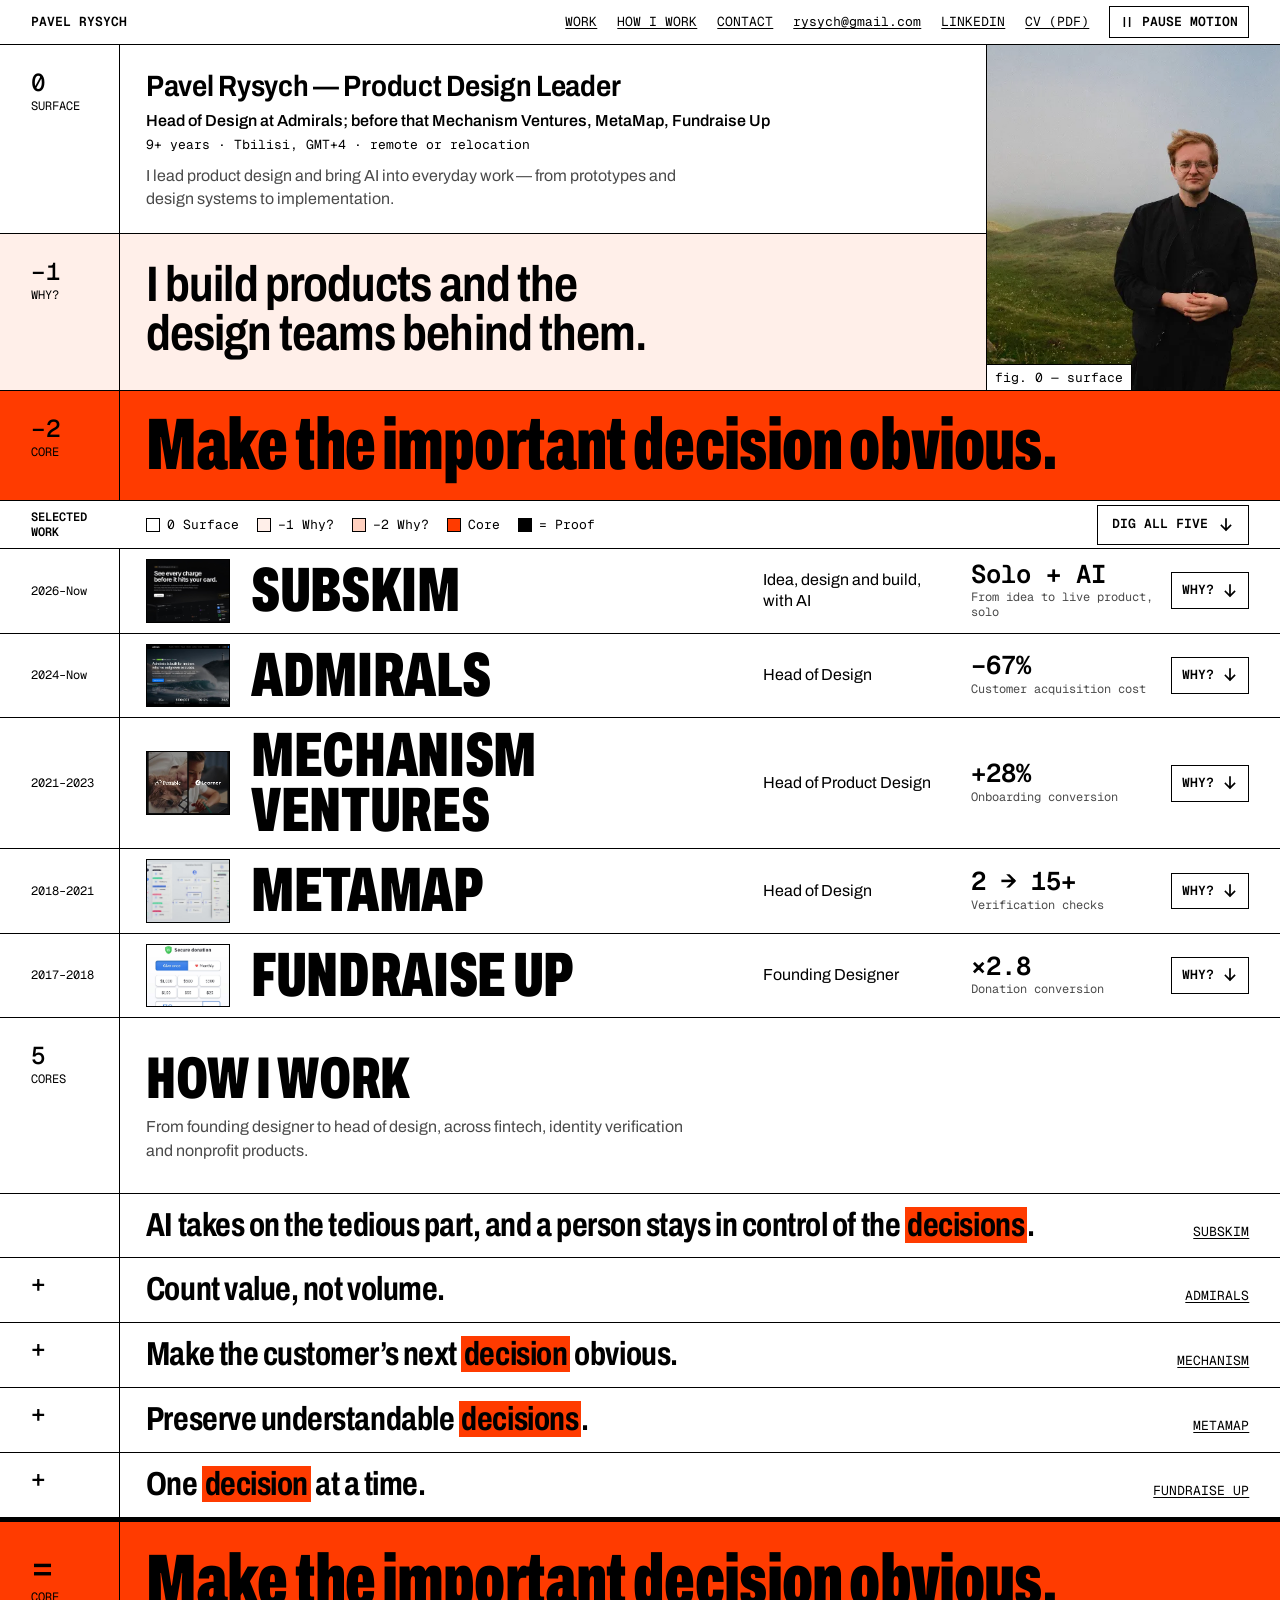
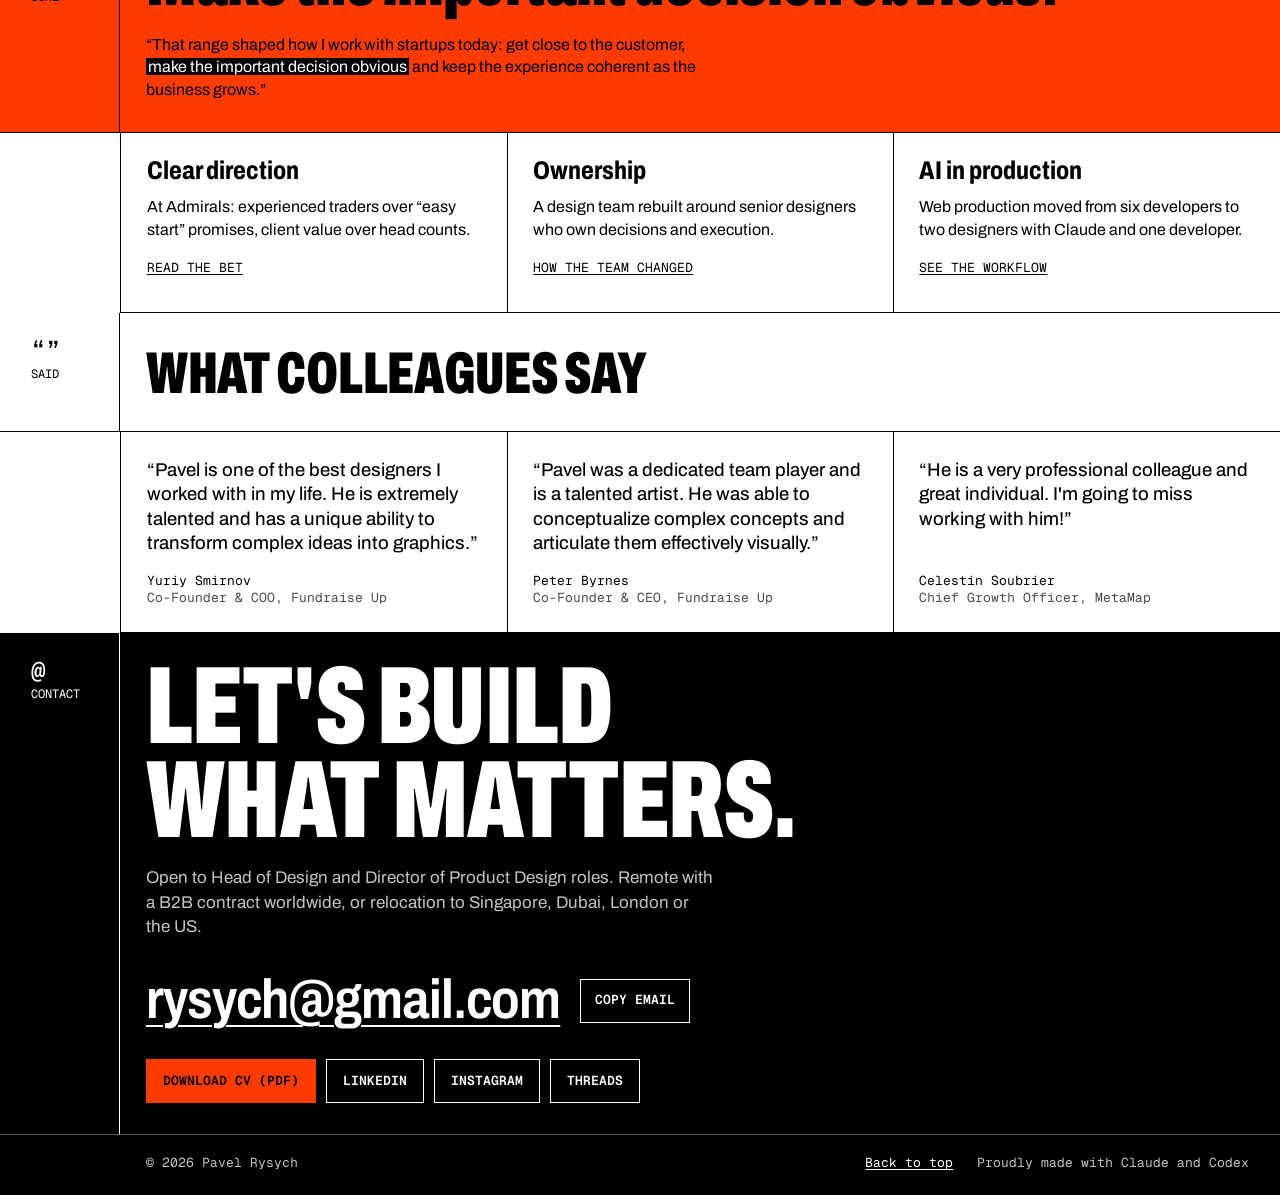
==== commit fe582500: "Hero says who Pavel is; the index X-rays each project to its core The first screen now names the rol" ====
--- a/index.html
+++ b/index.html
@@ -18,26 +18,26 @@
     <link rel="preload" href="/assets/fonts/geist-mono-var.woff2?v=1" as="font" type="font/woff2" crossorigin>
     <link rel="preload" as="image" type="image/webp" imagesrcset="/assets/hero-hills-800.webp 800w, /assets/hero-hills-1280.webp 1280w, /assets/hero-hills-2000.webp 2000w" imagesizes="(max-width: 640px) 300px, 540px" fetchpriority="high">
     <script>document.documentElement.classList.add('js')</script>
-    <link rel="stylesheet" href="/home.css?v=79">
+    <link rel="stylesheet" href="/home.css?v=83">
     <script src="/site.js?v=20" defer></script>
-    <script src="/home.js?v=21" defer></script>
+    <script src="/home.js?v=22" defer></script>
     <meta property="og:type" content="website">
     <meta property="og:locale" content="en_US">
     <meta property="og:site_name" content="Pavel Rysych">
     <meta property="og:title" content="Pavel Rysych — Product Design Leader &amp; Head of Design">
     <meta property="og:description" content="Pavel Rysych, Product Design Leader and Head of Design, builds products and the design teams behind them. Admirals: −67% CAC. Fundraise Up: 2.8× conversion.">
     <meta property="og:url" content="https://www.rysych.com/">
-    <meta property="og:image" content="https://www.rysych.com/assets/og/home.jpg?v=3">
-    <meta property="og:image:secure_url" content="https://www.rysych.com/assets/og/home.jpg?v=3">
+    <meta property="og:image" content="https://www.rysych.com/assets/og/home.jpg?v=4">
+    <meta property="og:image:secure_url" content="https://www.rysych.com/assets/og/home.jpg?v=4">
     <meta property="og:image:type" content="image/jpeg">
     <meta property="og:image:width" content="1200">
     <meta property="og:image:height" content="630">
-    <meta property="og:image:alt" content="Pavel Rysych, Product Design Leader: I build products and the design teams behind them. Make the important decision obvious.">
+    <meta property="og:image:alt" content="Pavel Rysych, Head of Design at Admirals; before that Mechanism Ventures, MetaMap, Fundraise Up. Core: Make the important decision obvious. Proof: −67% customer acquisition cost at Admirals, ×2.8 donation conversion at Fundraise Up, and a 5 + 12 design and delivery team at MetaMap.">
     <meta name="twitter:card" content="summary_large_image">
     <meta name="twitter:title" content="Pavel Rysych — Product Design Leader &amp; Head of Design">
     <meta name="twitter:description" content="Pavel Rysych, Product Design Leader and Head of Design, builds products and the design teams behind them. Admirals: −67% CAC. Fundraise Up: 2.8× conversion.">
-    <meta name="twitter:image" content="https://www.rysych.com/assets/og/home.jpg?v=3">
-    <meta name="twitter:image:alt" content="Pavel Rysych, Product Design Leader: I build products and the design teams behind them. Make the important decision obvious.">
+    <meta name="twitter:image" content="https://www.rysych.com/assets/og/home.jpg?v=4">
+    <meta name="twitter:image:alt" content="Pavel Rysych, Head of Design at Admirals; before that Mechanism Ventures, MetaMap, Fundraise Up. Core: Make the important decision obvious. Proof: −67% customer acquisition cost at Admirals, ×2.8 donation conversion at Fundraise Up, and a 5 + 12 design and delivery team at MetaMap.">
     <script type="application/ld+json">{"@context":"https://schema.org","@graph":[{"@type":"WebSite","@id":"https://www.rysych.com/#website","url":"https://www.rysych.com/","name":"Pavel Rysych","alternateName":["Rysych","rysych.com"],"description":"Portfolio of Pavel Rysych, Product Design Leader and Head of Design.","inLanguage":"en","publisher":{"@id":"https://www.rysych.com/#person"}},{"@type":"ProfilePage","@id":"https://www.rysych.com/","url":"https://www.rysych.com/","name":"Pavel Rysych — Product Design Leader & Head of Design","description":"Pavel Rysych, Product Design Leader and Head of Design, builds products and the design teams behind them. Admirals: −67% CAC. Fundraise Up: 2.8× conversion.","inLanguage":"en","isPartOf":{"@id":"https://www.rysych.com/#website"},"mainEntity":{"@id":"https://www.rysych.com/#person"},"primaryImageOfPage":{"@id":"https://www.rysych.com/#portrait"},"dateCreated":"2026-05-05T17:44:40+04:00","dateModified":"2026-10-08T20:00:00+04:00"},{"@type":"Person","@id":"https://www.rysych.com/#person","name":"Pavel Rysych","url":"https://www.rysych.com/","jobTitle":"Head of Design","sameAs":["https://www.linkedin.com/in/rysych/","https://www.instagram.com/pavel_rysych/","https://www.threads.com/@pavel_rysych"],"image":{"@id":"https://www.rysych.com/#portrait"},"worksFor":{"@id":"https://www.rysych.com/#org-admirals"},"description":"Product Design Leader and Head of Design. Leads product design, builds design teams and brings AI into everyday product work.","email":"mailto:rysych@gmail.com","knowsAbout":["Product design","Design leadership","Design systems","Prototyping","AI-assisted design and implementation","Product and growth","Customer journeys","Onboarding","Identity verification","Donation experience"]},{"@type":"ImageObject","@id":"https://www.rysych.com/#portrait","url":"https://www.rysych.com/assets/hero-hills-2000.jpg","contentUrl":"https://www.rysych.com/assets/hero-hills-2000.jpg","width":2000,"height":1333,"caption":"Pavel Rysych"},{"@type":"Organization","@id":"https://www.rysych.com/#org-admirals","name":"Admirals","url":"https://admiralmarkets.com/","logo":{"@type":"ImageObject","url":"https://www.rysych.com/assets/admirals-logo-dark.svg"}}]}</script>
   </head>
   <body class="home">
@@ -45,7 +45,6 @@
 
     <header class="site-header">
       <a class="wordmark" href="#main" aria-label="Pavel Rysych, Product Design Leader, home">Pavel Rysych</a>
-      <span class="site-header__title">Product Design Leader</span>
       <nav class="site-nav" aria-label="Main navigation">
         <ul>
           <li><a href="#work">Work</a></li>
@@ -75,6 +74,8 @@
           <p class="depth" aria-hidden="true"><b>0</b><span>Surface</span></p>
           <div class="body">
             <h1 id="hero-title">Pavel Rysych — Product Design Leader</h1>
+            <p class="hero__role">Head of Design at Admirals; before that <span class="nowrap">Mechanism Ventures</span>, MetaMap, <span class="nowrap">Fundraise Up</span></p>
+            <p class="hero__facts mono"><span class="nowrap">9+ years ·</span> <span class="nowrap">Tbilisi, GMT+4 ·</span> <span class="nowrap">remote or relocation</span></p>
             <p class="hero__intro">I lead product design and bring AI into everyday work — from prototypes and design systems to implementation.</p>
           </div>
         </div>
@@ -104,7 +105,7 @@
             <li><i aria-hidden="true"></i>0 Surface</li>
             <li><i class="k1" aria-hidden="true"></i>−1 Why?</li>
             <li><i class="k2" aria-hidden="true"></i>−2 Why?</li>
-            <li><i class="k3" aria-hidden="true"></i>−3 Core</li>
+            <li><i class="k3" aria-hidden="true"></i>Core</li>
             <li><i class="k4" aria-hidden="true"></i>= Proof</li>
           </ul>
           <button class="digall" type="button" data-digall hidden><span class="digall__label">Dig all five</span><svg width="16" height="16" viewBox="0 0 16 16" aria-hidden="true" focusable="false"><path d="M8 2v11M3.5 8.5 8 13l4.5-4.5" fill="none" stroke="currentColor" stroke-width="1.7" stroke-linecap="square"/></svg></button>
@@ -113,7 +114,7 @@
         <ol class="index" data-borehole>
 
           <!-- 1 · Subskim -->
-          <li class="p is-open" id="subskim">
+          <li class="p" id="subskim">
             <h3><button class="p__btn" type="button" id="btn-subskim" aria-expanded="true" aria-controls="dig-subskim">
               <span class="p__yrs mono">2026–Now</span>
               <span class="p__thumb" aria-hidden="true"><video data-case-autoplay data-case-lazy data-quiet muted loop playsinline disablepictureinpicture disableremoteplayback preload="none" data-poster="/assets/card-subskim-poster.jpg" width="1280" height="640" style="--pos:30% 40%" aria-hidden="true"><source data-src="/assets/card-subskim.mp4" type="video/mp4"></video></span>
@@ -186,7 +187,7 @@
             <div class="dig" id="dig-admirals" role="region" aria-labelledby="name-admirals">
               <div class="stratum t-0">
                 <p class="depth"><b>0</b><span>Surface</span></p>
-                <div class="body surface">
+                <div class="body surface surface--compact">
                   <figure class="shot">
                     <div class="shot__stage" style="--ar:1120 / 712; --stage-bg:#000">
                       <video data-case-autoplay data-case-lazy data-quiet muted loop playsinline disablepictureinpicture disableremoteplayback preload="none" data-poster="/assets/card-admirals-poster.jpg" width="1120" height="712" aria-hidden="true"><source data-src="/assets/card-admirals.mp4" type="video/mp4"></video>
@@ -297,7 +298,7 @@
             <div class="dig" id="dig-metamap" role="region" aria-labelledby="name-metamap">
               <div class="stratum t-0">
                 <p class="depth"><b>0</b><span>Surface</span></p>
-                <div class="body surface">
+                <div class="body surface surface--compact">
                   <figure class="shot">
                     <div class="shot__stage" style="--ar:960 / 540; --stage-bg:#d2d7db">
                       <video data-case-autoplay data-case-lazy data-quiet muted loop playsinline disablepictureinpicture disableremoteplayback preload="none" data-poster="/assets/card-metamap-poster.jpg?v=2" width="960" height="540" aria-hidden="true"><source data-src="/assets/card-metamap.mp4?v=2" type="video/mp4"></video>
--- a/home.css
+++ b/home.css
@@ -243,8 +243,8 @@
   user-select: none;
 }
 .mobile-nav summary::-webkit-details-marker { display: none; }
-.mobile-nav summary:hover,
 .mobile-nav[open] summary { background: var(--ink); color: var(--paper); }
+@media (hover: hover) { .mobile-nav summary:hover { background: var(--ink); color: var(--paper); } }
 .mobile-nav summary:focus-visible { outline-color: var(--signal); }
 .mobile-nav nav {
   position: absolute;
@@ -292,12 +292,12 @@
 .motion-toggle__play,
 .motion-toggle.is-paused .motion-toggle__pause { display: none; }
 .motion-toggle.is-paused .motion-toggle__play { display: block; }
-.motion-toggle:hover,
 .motion-toggle:focus-visible { background: var(--ink); color: var(--paper); }
+@media (hover: hover) { .motion-toggle:hover { background: var(--ink); color: var(--paper); } }
 .motion-toggle:focus-visible { outline-color: var(--signal); }
 .motion-toggle.is-paused { background: var(--signal); border-color: var(--signal); color: var(--ink); }
-.motion-toggle.is-paused:hover,
 .motion-toggle.is-paused:focus-visible { background: var(--ink); border-color: var(--ink); color: var(--paper); }
+@media (hover: hover) { .motion-toggle.is-paused:hover { background: var(--ink); border-color: var(--ink); color: var(--paper); } }
 
 /* ---------- Strata: the shared grammar ---------- */
 
@@ -385,7 +385,10 @@
 .hero__pic img { position: absolute; inset: 0; width: 100%; height: 100%; object-fit: cover; object-position: 71% 42%; }
 .hero__pic figcaption { position: absolute; left: 0; bottom: 0; padding: 4px 8px; border-top: 1px solid var(--ink); border-right: 1px solid var(--ink); background: var(--paper); }
 .hero h1 { font-size: clamp(24px, 2.3vw, 36px); font-weight: 650; font-stretch: 88%; line-height: 1.08; letter-spacing: -0.01em; text-wrap: balance; }
-.hero__intro { max-width: 62ch; margin-top: 8px; color: var(--mute); text-wrap: pretty; }
+/* who he is, in two lines a recruiter checks first: the current role and record, then years, place and format */
+.hero__role { margin-top: 8px; font-weight: 560; line-height: 1.35; text-wrap: balance; }
+.hero__facts { margin-top: 4px; }
+.hero__intro { max-width: 62ch; margin-top: 10px; color: var(--mute); text-wrap: pretty; }
 .hero__s0 .body { padding-bottom: clamp(16px, 1.8vw, 24px); }
 .promise { max-width: 22ch; font-size: clamp(32px, 3.9vw, 60px); font-weight: 650; font-stretch: 80%; line-height: 1; letter-spacing: -0.018em; text-wrap: balance; }
 .hero__core .body { padding-block: clamp(14px, 1.6vw, 22px) clamp(14px, 1.8vw, 24px); }
@@ -424,8 +427,8 @@
   white-space: nowrap;
 }
 .digall[hidden] { display: none; }
-.digall:hover,
 .digall:focus-visible { background: var(--ink); color: var(--paper); }
+@media (hover: hover) { .digall:hover { background: var(--ink); color: var(--paper); } }
 .digall:focus-visible { outline-color: var(--signal); }
 .digall.is-all { background: var(--signal); border-color: var(--signal); color: var(--ink); }
 .digall svg,
@@ -434,6 +437,7 @@
 
 .p { border-bottom: 1px solid var(--ink); }
 .p__btn {
+  position: relative;
   display: grid;
   grid-template-columns: var(--ruler) auto minmax(0, 1fr) minmax(0, 13rem) minmax(0, 12.5rem) auto;
   align-items: center;
@@ -480,12 +484,15 @@
   white-space: nowrap;
 }
 .p__shut { display: none; }
-.p__btn:hover,
 .p__btn:focus-visible,
 .p.is-open .p__btn { background: var(--ink); color: var(--paper); }
-.p__btn:hover small,
 .p__btn:focus-visible small,
 .p.is-open .p__btn small { color: var(--mute-dark); }
+/* only a real pointer hovers: on touch a tapped row would keep the hover and look dug after Close */
+@media (hover: hover) {
+  .p__btn:hover { background: var(--ink); color: var(--paper); }
+  .p__btn:hover small { color: var(--mute-dark); }
+}
 .p__btn:focus-visible { outline: 3px solid var(--signal); outline-offset: -3px; }
 /* two dug rows meet black on black: a dark hairline keeps them apart */
 .p.is-open .p__btn { box-shadow: inset 0 1px 0 var(--rule-dark); }
@@ -496,6 +503,36 @@
 /* without script every row is already dug, so the toggle has nothing to say */
 html:not(.js) .p__why { display: none; }
 
+/* X-ray: point at a closed row, or tab to it, and it shows what lies under it. The row turns
+   the core's red and the name gives way to the core, copied verbatim from the row's Core stratum
+   by home.js and sized to fit the name's cell. A state, not a motion: the box sits over the cell
+   out of flow, so the row never changes height. --under fades what the box covers; it only goes
+   transparent, so the name stays in the button's accessible name. The X-ray itself is aria-hidden. */
+.p__xray {
+  position: absolute;
+  inset: 0;
+  grid-column: 3 / 4;
+  grid-row: 1 / 2;
+  display: flex;
+  flex-direction: column;
+  justify-content: center;
+  gap: 6px;
+  padding: 10px 16px 10px clamp(14px, 1.6vw, 26px);
+  overflow: hidden;
+  visibility: var(--xray, hidden);
+}
+.p__xlabel { flex: none; overflow: hidden; font-family: var(--mono); font-size: 12px; font-weight: 500; line-height: 1.2; text-overflow: ellipsis; text-transform: uppercase; white-space: nowrap; }
+.p__xcore { flex: none; font-size: clamp(40px, 5.7vw, 92px); font-weight: 860; font-stretch: 62%; line-height: 0.9; letter-spacing: -0.012em; text-wrap: balance; }
+.index .p__name { opacity: var(--under, 1); }
+.js .p:not(.is-open) .p__btn:focus-visible { --xray: visible; --under: 0; background: var(--signal); color: var(--ink); outline-color: var(--ink); }
+.js .p:not(.is-open) .p__btn:focus-visible small { color: var(--ink); }
+.js .p:not(.is-open) .p__btn:focus-visible .p__why { border-color: var(--ink); background: var(--ink); color: var(--paper); }
+@media (hover: hover) {
+  .js .p:not(.is-open) .p__btn:hover { --xray: visible; --under: 0; background: var(--signal); color: var(--ink); }
+  .js .p:not(.is-open) .p__btn:hover small { color: var(--ink); }
+  .js .p:not(.is-open) .p__btn:hover .p__why { border-color: var(--ink); background: var(--ink); color: var(--paper); }
+}
+
 /* the dig. Before the script runs, closed rows stay shut so nothing jumps;
    once it runs they become hidden="until-found", which find-in-page can still open. */
 .js .p:not(.is-open) > .dig:not([hidden]) { display: none; }
@@ -510,6 +547,8 @@
 }
 .surface--tall { grid-template-columns: minmax(0, 24rem) minmax(0, 1fr); }
 .surface--square { grid-template-columns: minmax(0, 34rem) minmax(0, 1fr); }
+/* lower-resolution films (Admirals 1120w, MetaMap 960w) stay near their native size so they stay sharp */
+.surface--compact { grid-template-columns: minmax(0, 34rem) minmax(0, 1fr); }
 .shot { border: 1px solid var(--ink); background: var(--paper); }
 .shot figcaption { padding: 7px 10px; border-top: 1px solid var(--ink); text-wrap: pretty; }
 .shot__stage {
@@ -563,6 +602,8 @@
 .figs dt { font-family: var(--mono); font-size: 13px; line-height: 1.25; text-transform: uppercase; }
 .figs dd.d { max-width: 34ch; color: var(--mute-dark); font-size: 15px; line-height: 1.4; }
 .figs dd.d a { color: var(--paper); }
+/* company figures sit in the proof band for context and say so right under the number */
+.figs dd.ctx-tag { order: -1; font-family: var(--mono); font-size: 12px; line-height: 1.25; text-transform: uppercase; color: var(--signal); }
 .ctx { max-width: 80ch; margin-top: 14px; color: var(--mute-dark); font-size: 15px; line-height: 1.45; }
 .ctx b { margin-right: 6px; color: var(--paper); font-family: var(--mono); font-size: 12px; font-weight: 500; text-transform: uppercase; }
 .out { display: flex; flex-wrap: wrap; align-items: center; gap: 12px 28px; margin-top: 20px; }
@@ -662,8 +703,8 @@
 .copy.is-copied { background: var(--signal); border-color: var(--signal); color: var(--ink); }
 .copy.is-copied .copy__idle { visibility: hidden; }
 .copy.is-copied .copy__done { visibility: visible; }
-.copy:hover:not(.is-copied),
 .copy:focus-visible:not(.is-copied) { background: var(--paper); color: var(--ink); }
+@media (hover: hover) { .copy:hover:not(.is-copied) { background: var(--paper); color: var(--ink); } }
 .links { display: flex; flex-wrap: wrap; gap: 10px; margin-top: clamp(20px, 2.4vw, 32px); }
 .links a {
   display: inline-flex;
@@ -749,6 +790,9 @@
   .p__role { grid-area: role; align-self: start; padding: 0 16px 10px clamp(14px, 1.6vw, 26px); }
   .p__fig { grid-area: fig; }
   .p__why { grid-area: why; }
+  /* the role sits under the name here, so the X-ray takes the whole name block and covers both */
+  .p__xray { grid-column: name; grid-row: name-start / role-end; }
+  .index .p__role { opacity: var(--under, 1); }
 }
 
 @media (max-width: 860px) {
@@ -765,6 +809,7 @@
   .surface--square { grid-template-columns: minmax(0, 1fr); }
   .surface--tall .shot { max-width: 26rem; }
   .surface--square .shot { max-width: 34rem; }
+  .surface--compact .shot { max-width: 34rem; }
 
   .lead,
   .quotes { grid-template-columns: minmax(0, 1fr); margin-left: 0; border-left: 0; }
@@ -841,6 +886,7 @@
   .p__thumb { width: clamp(56px, 18vw, 76px); margin: 0; }
   .p__name { padding: 2px 0 0; font-size: clamp(38px, 11.6vw, 56px); }
   .p__role { padding: 0; }
+  .p__xray { padding: 0; }
   .p__fig { flex-flow: row wrap; align-items: baseline; gap: 2px 8px; padding: 0; }
   .p__fig b { font-size: 20px; }
   .p__why { margin-right: 0; justify-self: end; }
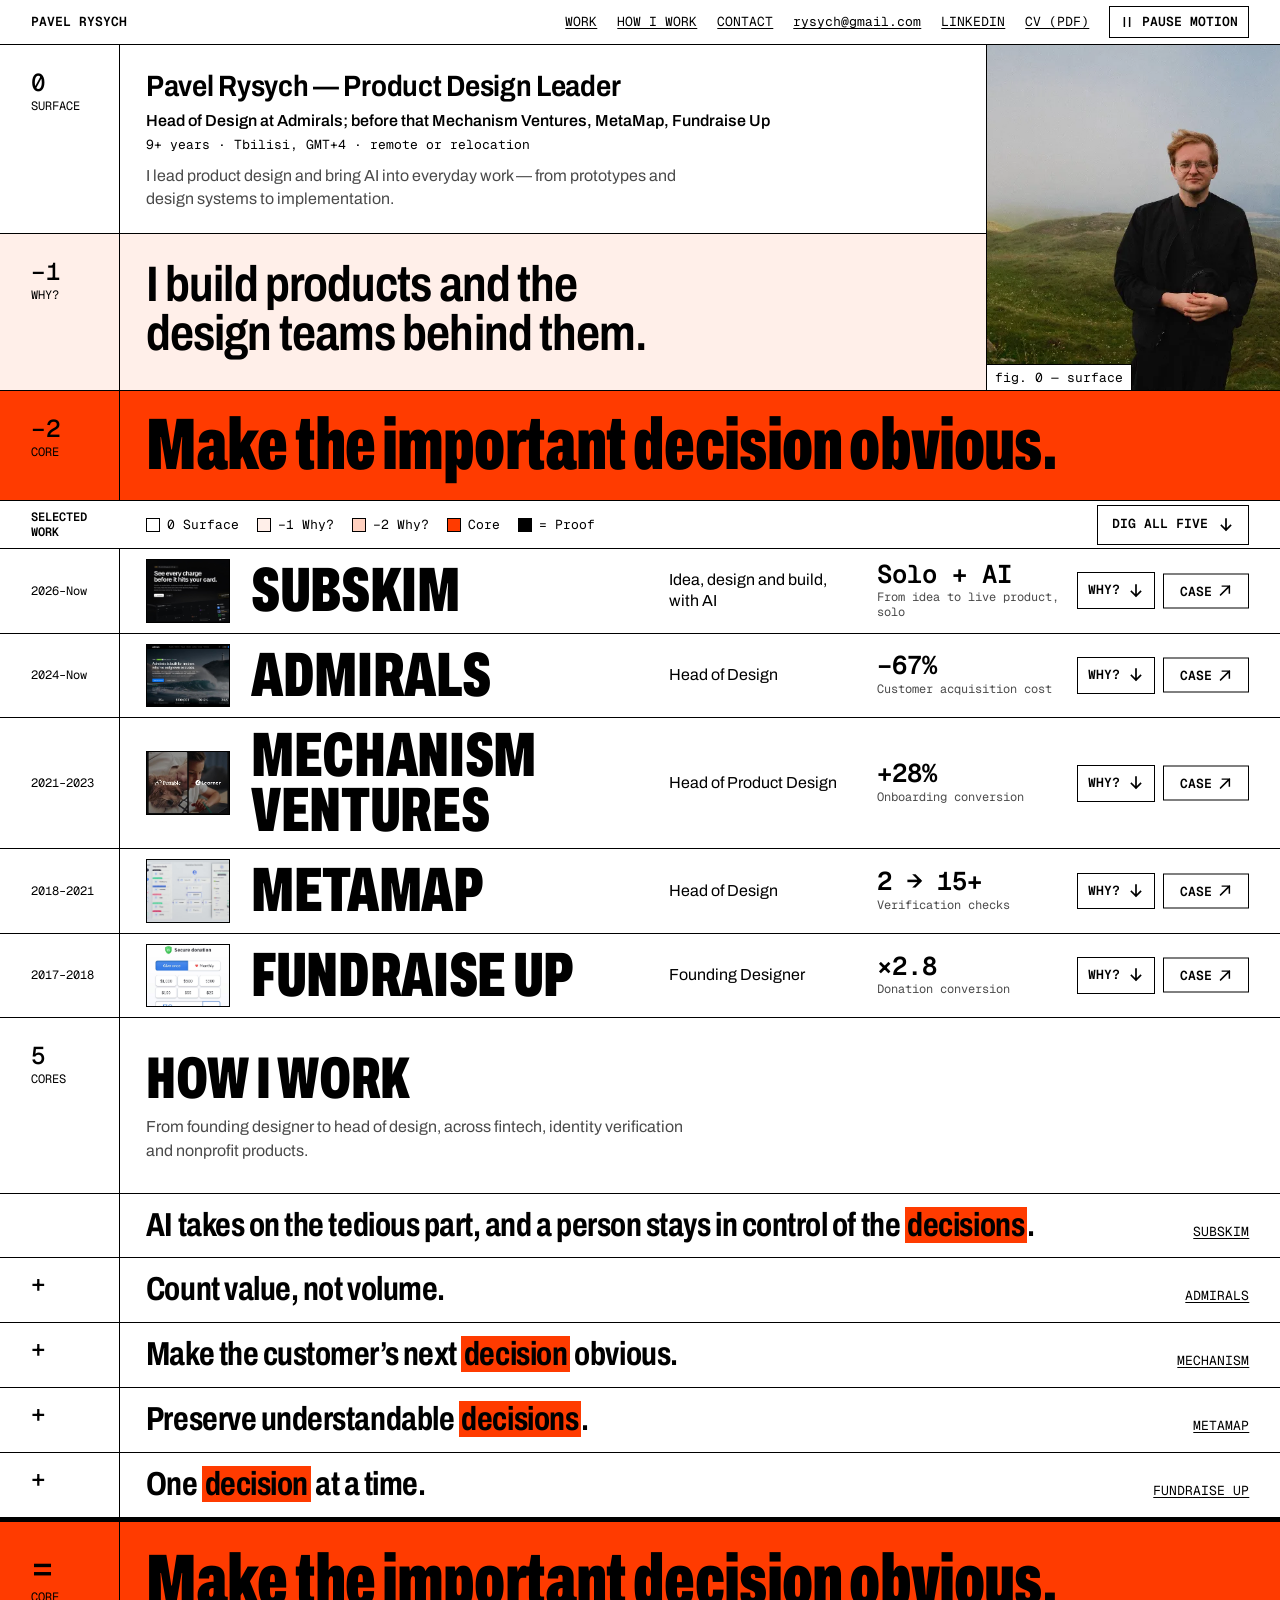
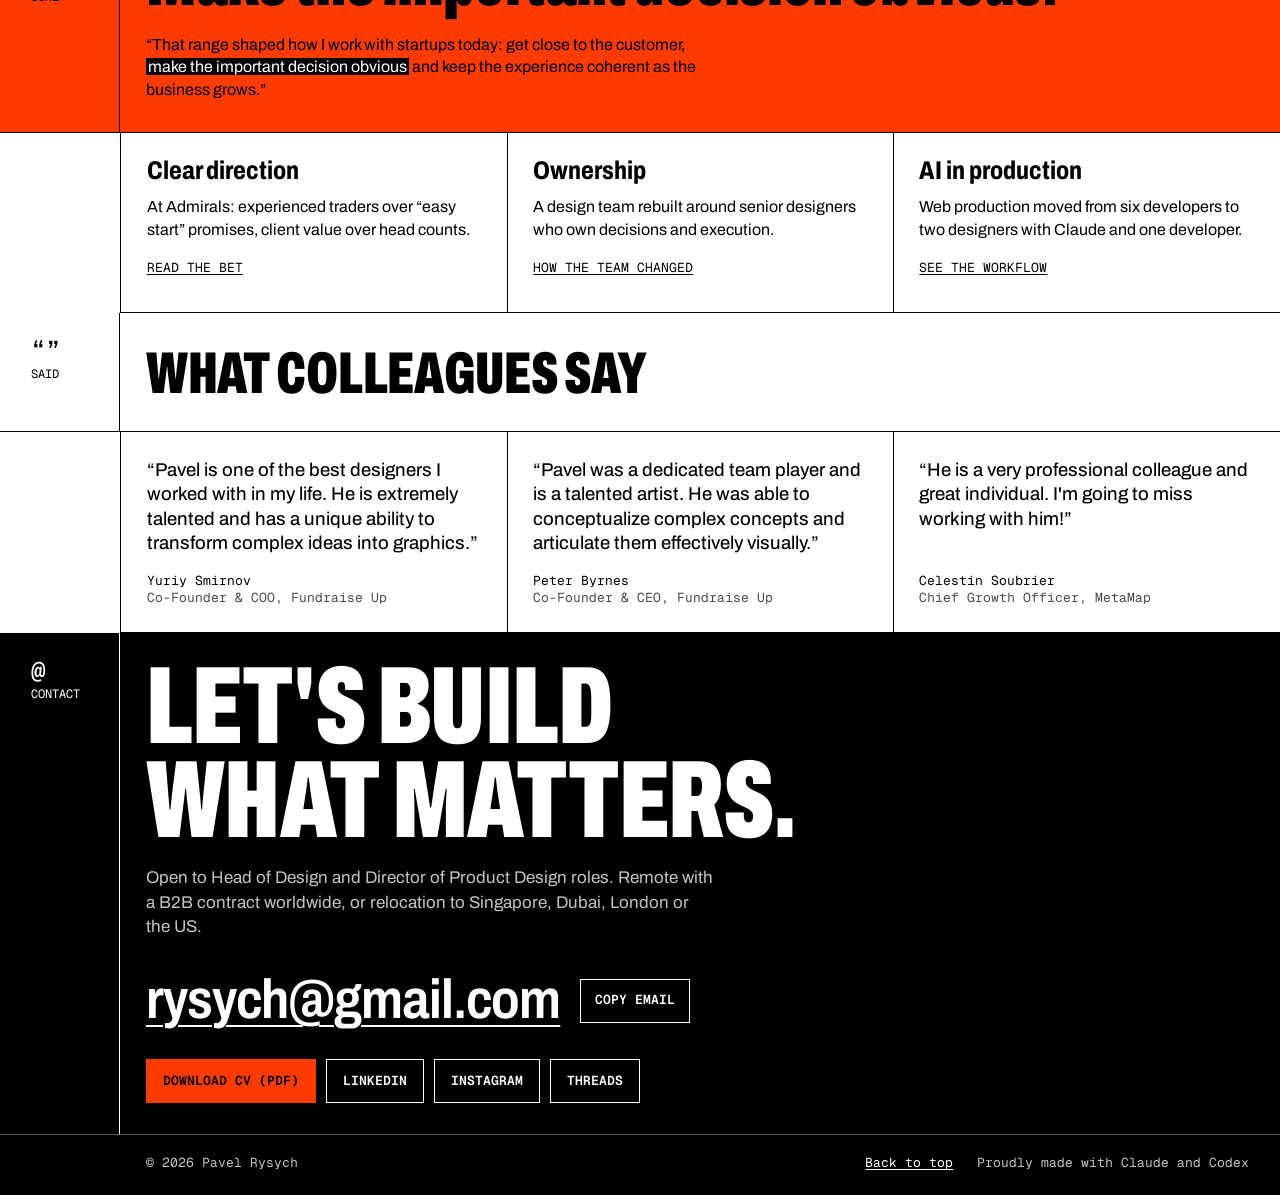
==== commit bbb78a76: "Every work row links straight to its case With all rows closed, the case pages were only reachable a" ====
--- a/index.html
+++ b/index.html
@@ -18,7 +18,7 @@
     <link rel="preload" href="/assets/fonts/geist-mono-var.woff2?v=1" as="font" type="font/woff2" crossorigin>
     <link rel="preload" as="image" type="image/webp" imagesrcset="/assets/hero-hills-800.webp 800w, /assets/hero-hills-1280.webp 1280w, /assets/hero-hills-2000.webp 2000w" imagesizes="(max-width: 640px) 300px, 540px" fetchpriority="high">
     <script>document.documentElement.classList.add('js')</script>
-    <link rel="stylesheet" href="/home.css?v=83">
+    <link rel="stylesheet" href="/home.css?v=85">
     <script src="/site.js?v=20" defer></script>
     <script src="/home.js?v=22" defer></script>
     <meta property="og:type" content="website">
@@ -115,7 +115,7 @@
 
           <!-- 1 · Subskim -->
           <li class="p" id="subskim">
-            <h3><button class="p__btn" type="button" id="btn-subskim" aria-expanded="true" aria-controls="dig-subskim">
+            <div class="p__head"><h3><button class="p__btn" type="button" id="btn-subskim" aria-expanded="true" aria-controls="dig-subskim">
               <span class="p__yrs mono">2026–Now</span>
               <span class="p__thumb" aria-hidden="true"><video data-case-autoplay data-case-lazy data-quiet muted loop playsinline disablepictureinpicture disableremoteplayback preload="none" data-poster="/assets/card-subskim-poster.jpg" width="1280" height="640" style="--pos:30% 40%" aria-hidden="true"><source data-src="/assets/card-subskim.mp4" type="video/mp4"></video></span>
               <span class="p__name" id="name-subskim">Subskim</span>
@@ -123,6 +123,8 @@
               <span class="p__fig"><b>Solo + AI</b><small>From idea to live product, solo</small></span>
               <span class="p__why"><span class="p__open">Why?</span><span class="p__shut">Close</span><svg width="16" height="16" viewBox="0 0 16 16" aria-hidden="true" focusable="false"><path d="M8 2v11M3.5 8.5 8 13l4.5-4.5" fill="none" stroke="currentColor" stroke-width="1.7" stroke-linecap="square"/></svg></span>
             </button></h3>
+            <a class="p__case" href="/work/subskim/">Case<span class="visually-hidden">: Subskim</span><svg width="14" height="14" viewBox="0 0 16 16" aria-hidden="true" focusable="false"><path d="M3 13 13 3M5 3h8v8" fill="none" stroke="currentColor" stroke-width="1.7" stroke-linecap="square"/></svg></a>
+            </div>
             <div class="dig" id="dig-subskim" role="region" aria-labelledby="name-subskim">
               <div class="stratum t-0">
                 <p class="depth"><b>0</b><span>Surface</span></p>
@@ -176,7 +178,7 @@
 
           <!-- 2 · Admirals -->
           <li class="p" id="admirals">
-            <h3><button class="p__btn" type="button" id="btn-admirals" aria-expanded="true" aria-controls="dig-admirals">
+            <div class="p__head"><h3><button class="p__btn" type="button" id="btn-admirals" aria-expanded="true" aria-controls="dig-admirals">
               <span class="p__yrs mono">2024–Now</span>
               <span class="p__thumb" aria-hidden="true"><video data-case-autoplay data-case-lazy data-quiet muted loop playsinline disablepictureinpicture disableremoteplayback preload="none" data-poster="/assets/card-admirals-poster.jpg" width="1120" height="712" style="--pos:20% 45%" aria-hidden="true"><source data-src="/assets/card-admirals.mp4" type="video/mp4"></video></span>
               <span class="p__name" id="name-admirals">Admirals</span>
@@ -184,6 +186,8 @@
               <span class="p__fig"><b>−67%</b><small>Customer acquisition cost</small></span>
               <span class="p__why"><span class="p__open">Why?</span><span class="p__shut">Close</span><svg width="16" height="16" viewBox="0 0 16 16" aria-hidden="true" focusable="false"><path d="M8 2v11M3.5 8.5 8 13l4.5-4.5" fill="none" stroke="currentColor" stroke-width="1.7" stroke-linecap="square"/></svg></span>
             </button></h3>
+            <a class="p__case" href="/work/admirals/">Case<span class="visually-hidden">: Admirals</span><svg width="14" height="14" viewBox="0 0 16 16" aria-hidden="true" focusable="false"><path d="M3 13 13 3M5 3h8v8" fill="none" stroke="currentColor" stroke-width="1.7" stroke-linecap="square"/></svg></a>
+            </div>
             <div class="dig" id="dig-admirals" role="region" aria-labelledby="name-admirals">
               <div class="stratum t-0">
                 <p class="depth"><b>0</b><span>Surface</span></p>
@@ -232,7 +236,7 @@
 
           <!-- 3 · Mechanism Ventures -->
           <li class="p" id="mechanism">
-            <h3><button class="p__btn" type="button" id="btn-mechanism" aria-expanded="true" aria-controls="dig-mechanism">
+            <div class="p__head"><h3><button class="p__btn" type="button" id="btn-mechanism" aria-expanded="true" aria-controls="dig-mechanism">
               <span class="p__yrs mono">2021–2023</span>
               <span class="p__thumb" aria-hidden="true" style="--thumb-bg:#0d0d0d"><video data-case-autoplay data-case-lazy data-quiet muted loop playsinline disablepictureinpicture disableremoteplayback preload="none" data-poster="/assets/tile-mechanism-poster.jpg" width="640" height="1000" style="--pos:50% 3%" aria-hidden="true"><source data-src="/assets/tile-mechanism.mp4" type="video/mp4"></video></span>
               <span class="p__name" id="name-mechanism">Mechanism Ventures</span>
@@ -240,6 +244,8 @@
               <span class="p__fig"><b>+28%</b><small>Onboarding conversion</small></span>
               <span class="p__why"><span class="p__open">Why?</span><span class="p__shut">Close</span><svg width="16" height="16" viewBox="0 0 16 16" aria-hidden="true" focusable="false"><path d="M8 2v11M3.5 8.5 8 13l4.5-4.5" fill="none" stroke="currentColor" stroke-width="1.7" stroke-linecap="square"/></svg></span>
             </button></h3>
+            <a class="p__case" href="/work/mechanism/">Case<span class="visually-hidden">: Mechanism Ventures</span><svg width="14" height="14" viewBox="0 0 16 16" aria-hidden="true" focusable="false"><path d="M3 13 13 3M5 3h8v8" fill="none" stroke="currentColor" stroke-width="1.7" stroke-linecap="square"/></svg></a>
+            </div>
             <div class="dig" id="dig-mechanism" role="region" aria-labelledby="name-mechanism">
               <div class="stratum t-0">
                 <p class="depth"><b>0</b><span>Surface</span></p>
@@ -287,7 +293,7 @@
 
           <!-- 4 · MetaMap -->
           <li class="p" id="metamap">
-            <h3><button class="p__btn" type="button" id="btn-metamap" aria-expanded="true" aria-controls="dig-metamap">
+            <div class="p__head"><h3><button class="p__btn" type="button" id="btn-metamap" aria-expanded="true" aria-controls="dig-metamap">
               <span class="p__yrs mono">2018–2021</span>
               <span class="p__thumb" aria-hidden="true" style="--thumb-bg:#d2d7db"><video data-case-autoplay data-case-lazy data-quiet muted loop playsinline disablepictureinpicture disableremoteplayback preload="none" data-poster="/assets/card-metamap-poster.jpg?v=2" width="960" height="540" style="--pos:50% 50%" aria-hidden="true"><source data-src="/assets/card-metamap.mp4?v=2" type="video/mp4"></video></span>
               <span class="p__name" id="name-metamap">MetaMap</span>
@@ -295,6 +301,8 @@
               <span class="p__fig"><b role="img" aria-label="From 2 to 15 or more">2 → 15+</b><small>Verification checks</small></span>
               <span class="p__why"><span class="p__open">Why?</span><span class="p__shut">Close</span><svg width="16" height="16" viewBox="0 0 16 16" aria-hidden="true" focusable="false"><path d="M8 2v11M3.5 8.5 8 13l4.5-4.5" fill="none" stroke="currentColor" stroke-width="1.7" stroke-linecap="square"/></svg></span>
             </button></h3>
+            <a class="p__case" href="/work/metamap/">Case<span class="visually-hidden">: MetaMap</span><svg width="14" height="14" viewBox="0 0 16 16" aria-hidden="true" focusable="false"><path d="M3 13 13 3M5 3h8v8" fill="none" stroke="currentColor" stroke-width="1.7" stroke-linecap="square"/></svg></a>
+            </div>
             <div class="dig" id="dig-metamap" role="region" aria-labelledby="name-metamap">
               <div class="stratum t-0">
                 <p class="depth"><b>0</b><span>Surface</span></p>
@@ -342,7 +350,7 @@
 
           <!-- 5 · Fundraise Up -->
           <li class="p" id="fundraise-up">
-            <h3><button class="p__btn" type="button" id="btn-fundraise-up" aria-expanded="true" aria-controls="dig-fundraise-up">
+            <div class="p__head"><h3><button class="p__btn" type="button" id="btn-fundraise-up" aria-expanded="true" aria-controls="dig-fundraise-up">
               <span class="p__yrs mono">2017–2018</span>
               <span class="p__thumb" aria-hidden="true" style="--thumb-bg:#fff"><video data-case-autoplay data-case-lazy data-quiet muted loop playsinline disablepictureinpicture disableremoteplayback preload="none" data-poster="/assets/fundraise-up-gamification-monthly-poster.jpg" width="930" height="830" style="--pos:0 20%" aria-hidden="true"><source data-src="/assets/fundraise-up-gamification-monthly.mp4" type="video/mp4"></video></span>
               <span class="p__name" id="name-fundraise-up">Fundraise Up</span>
@@ -350,6 +358,8 @@
               <span class="p__fig"><b>×2.8</b><small>Donation conversion</small></span>
               <span class="p__why"><span class="p__open">Why?</span><span class="p__shut">Close</span><svg width="16" height="16" viewBox="0 0 16 16" aria-hidden="true" focusable="false"><path d="M8 2v11M3.5 8.5 8 13l4.5-4.5" fill="none" stroke="currentColor" stroke-width="1.7" stroke-linecap="square"/></svg></span>
             </button></h3>
+            <a class="p__case" href="/work/fundraise-up/">Case<span class="visually-hidden">: Fundraise Up</span><svg width="14" height="14" viewBox="0 0 16 16" aria-hidden="true" focusable="false"><path d="M3 13 13 3M5 3h8v8" fill="none" stroke="currentColor" stroke-width="1.7" stroke-linecap="square"/></svg></a>
+            </div>
             <div class="dig" id="dig-fundraise-up" role="region" aria-labelledby="name-fundraise-up">
               <div class="stratum t-0">
                 <p class="depth"><b>0</b><span>Surface</span></p>
--- a/home.css
+++ b/home.css
@@ -435,7 +435,39 @@
 .p__why svg { transition: transform 250ms var(--ease); }
 .digall.is-all svg { transform: rotate(180deg); }
 
-.p { border-bottom: 1px solid var(--ink); }
+.p { border-bottom: 1px solid var(--ink); --case-w: 86px; }
+.p__head { position: relative; }
+/* the case page is one click from every row: a link that sits beside the Why? toggle, over the row's own background */
+.p__case {
+  position: absolute;
+  z-index: 1;
+  top: 50%;
+  right: var(--gut);
+  display: inline-flex;
+  align-items: center;
+  justify-content: center;
+  gap: 6px;
+  width: var(--case-w);
+  padding: 8px 10px;
+  border: 1.5px solid currentColor;
+  color: var(--ink);
+  font-family: var(--mono);
+  font-size: 13px;
+  font-weight: 600;
+  line-height: normal;
+  text-transform: uppercase;
+  text-decoration: none;
+  white-space: nowrap;
+  transform: translateY(-50%);
+}
+.p__case:focus-visible { outline: 3px solid var(--signal); outline-offset: 2px; background: var(--ink); color: var(--paper); border-color: var(--ink); }
+.p.is-open .p__case { color: var(--paper); }
+.p.is-open .p__case:focus-visible { background: var(--paper); color: var(--ink); border-color: var(--paper); }
+@media (hover: hover) {
+  .p__case:hover { background: var(--ink); color: var(--paper); border-color: var(--ink); }
+  .p.is-open .p__case:hover { background: var(--paper); color: var(--ink); border-color: var(--paper); }
+  html:not(.js) .p:has(.p__btn:hover) .p__case:not(:hover) { color: var(--paper); }
+}
 .p__btn {
   position: relative;
   display: grid;
@@ -474,7 +506,7 @@
   display: inline-flex;
   align-items: center;
   gap: 8px;
-  margin-right: var(--gut);
+  margin-right: calc(var(--gut) + var(--case-w) + 8px);
   padding: 8px 10px;
   border: 1.5px solid currentColor;
   font-family: var(--mono);
@@ -889,7 +921,8 @@
   .p__xray { padding: 0; }
   .p__fig { flex-flow: row wrap; align-items: baseline; gap: 2px 8px; padding: 0; }
   .p__fig b { font-size: 20px; }
-  .p__why { margin-right: 0; justify-self: end; }
+  .p__why { margin-right: calc(var(--case-w) + 8px); justify-self: end; }
+  .p__case { top: 12px; transform: none; }
 
   .duo { grid-template-columns: minmax(0, 1fr); aspect-ratio: auto; }
   .duo__phone { aspect-ratio: 1; border-right: 0; border-bottom: 1px solid var(--ink); }
@@ -918,3 +951,12 @@
   *::before,
   *::after { animation: none !important; transition: none !important; scroll-behavior: auto !important; }
 }
+
+/* the narrowest phones: years, Why? and Case share one line, so the arrows step aside */
+@media (max-width: 380px) {
+  .p { --case-w: 62px; }
+  .p__why,
+  .p__case { gap: 0; }
+  .p__why svg,
+  .p__case svg { display: none; }
+}
